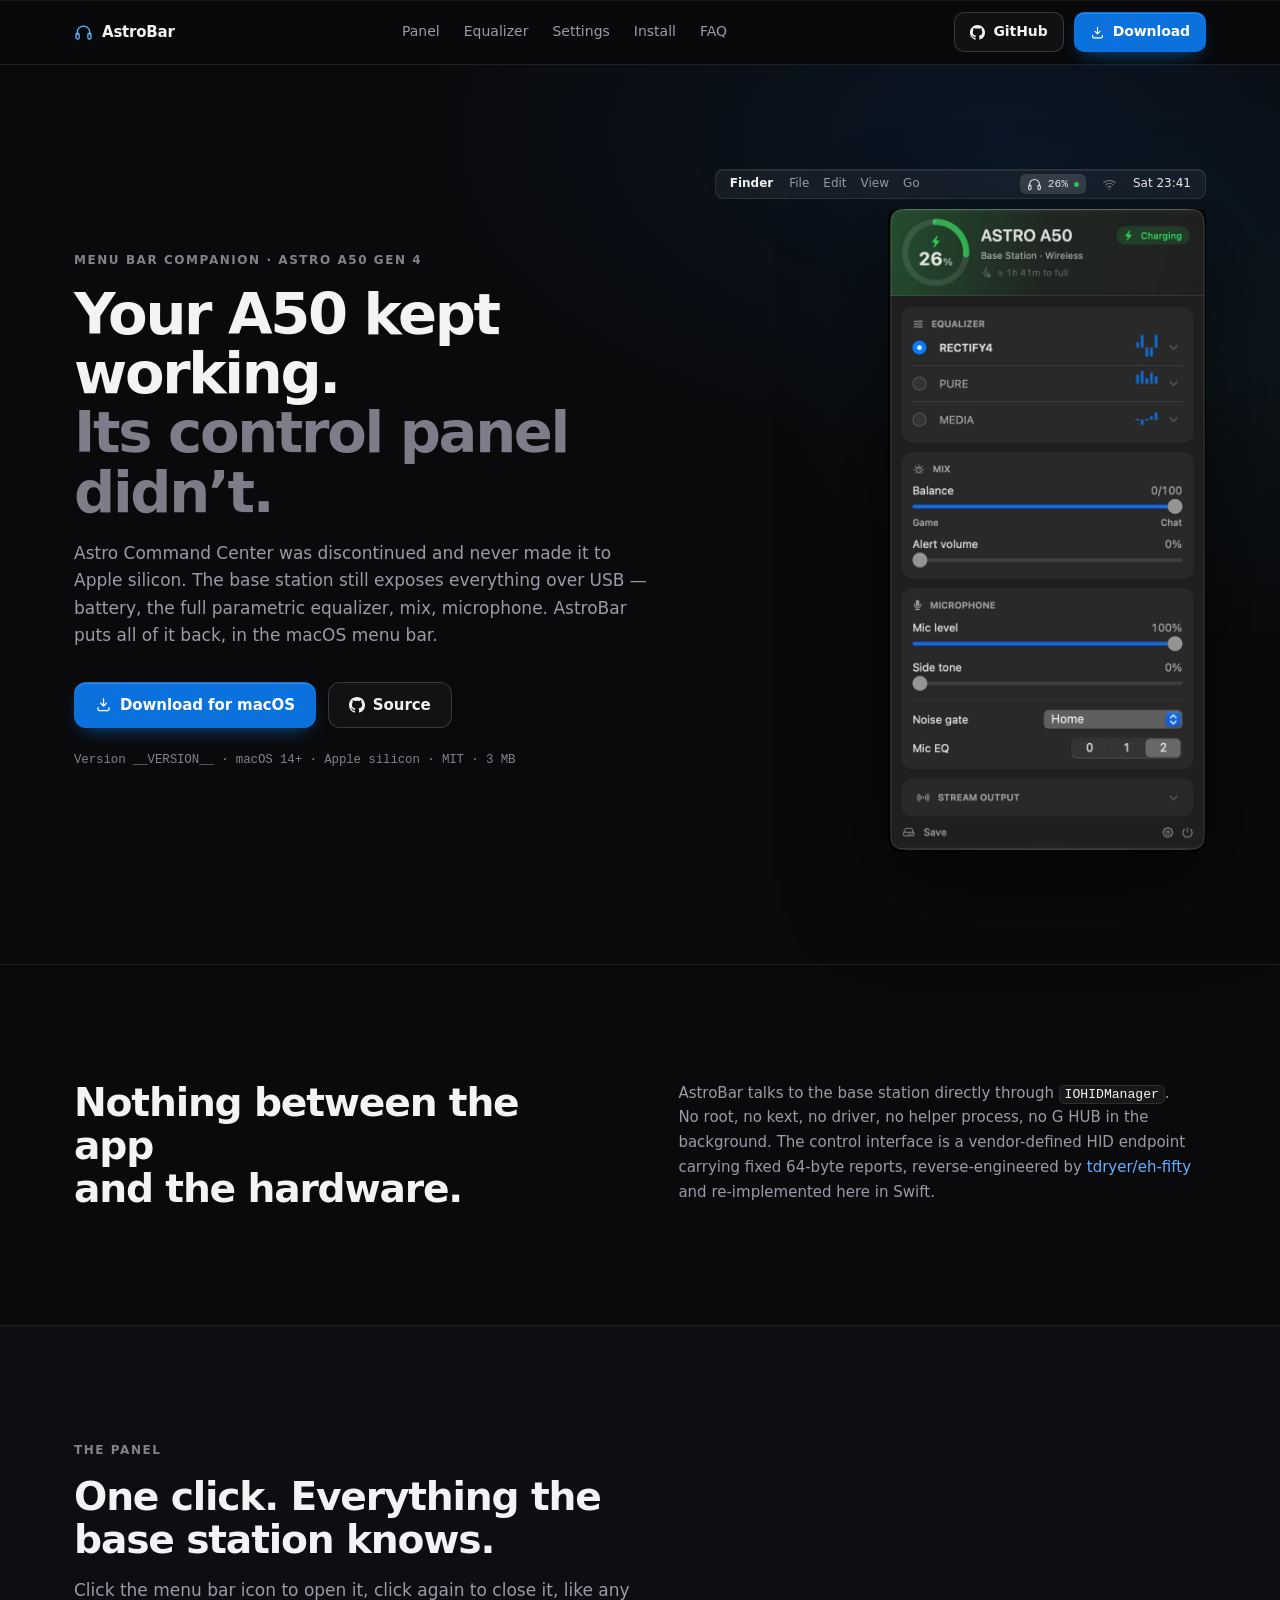
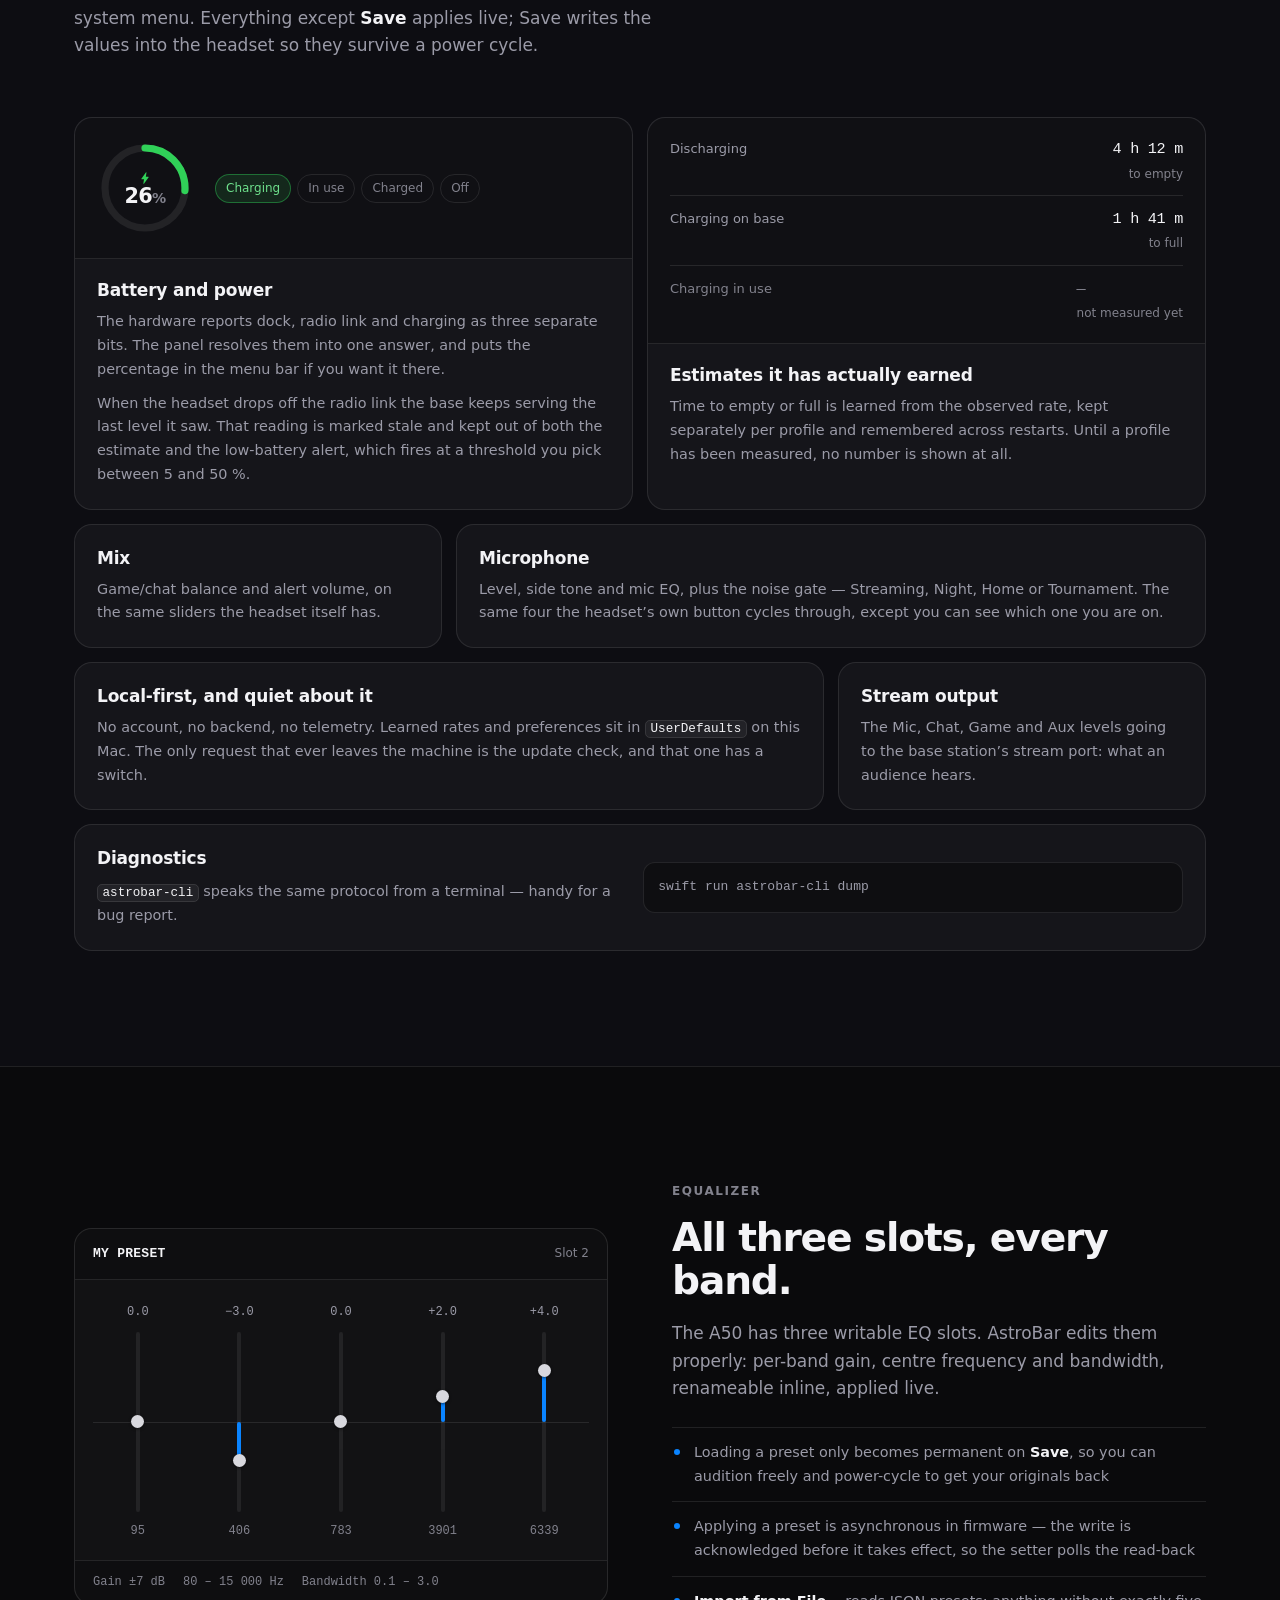
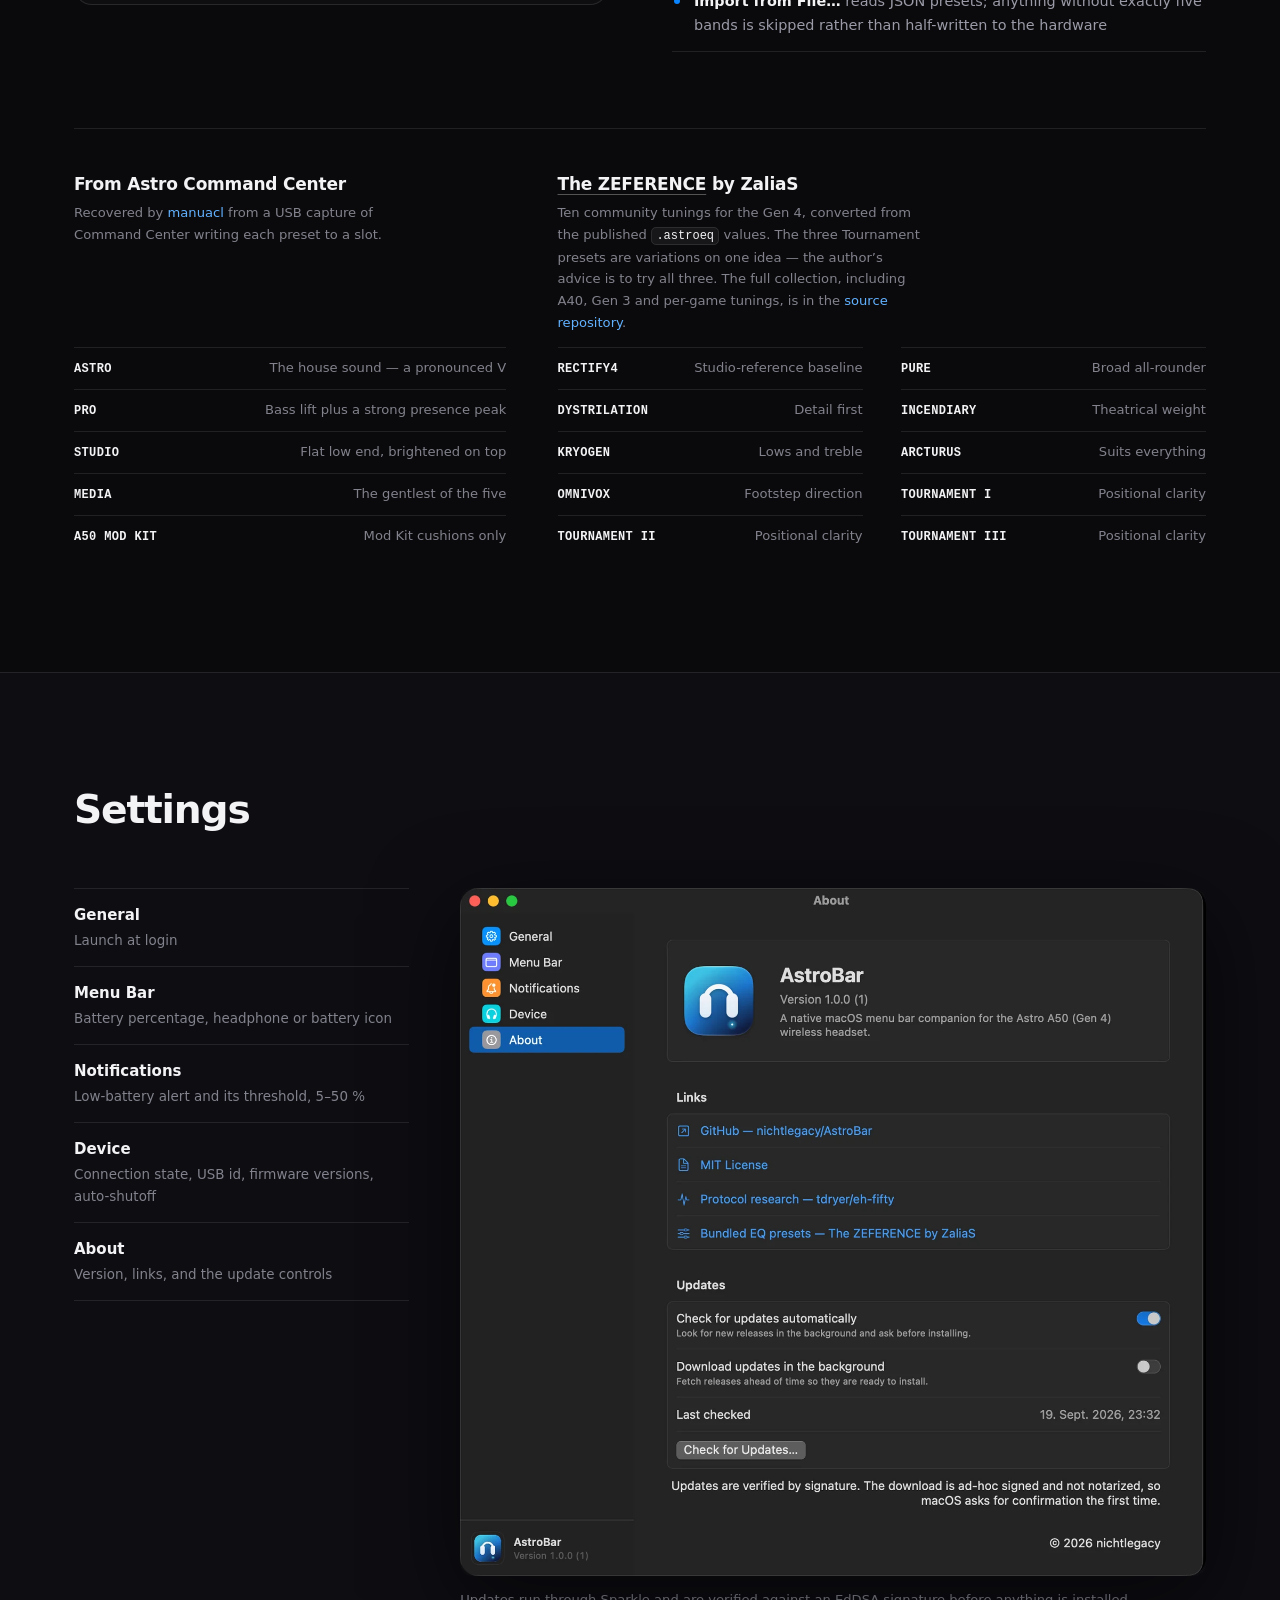
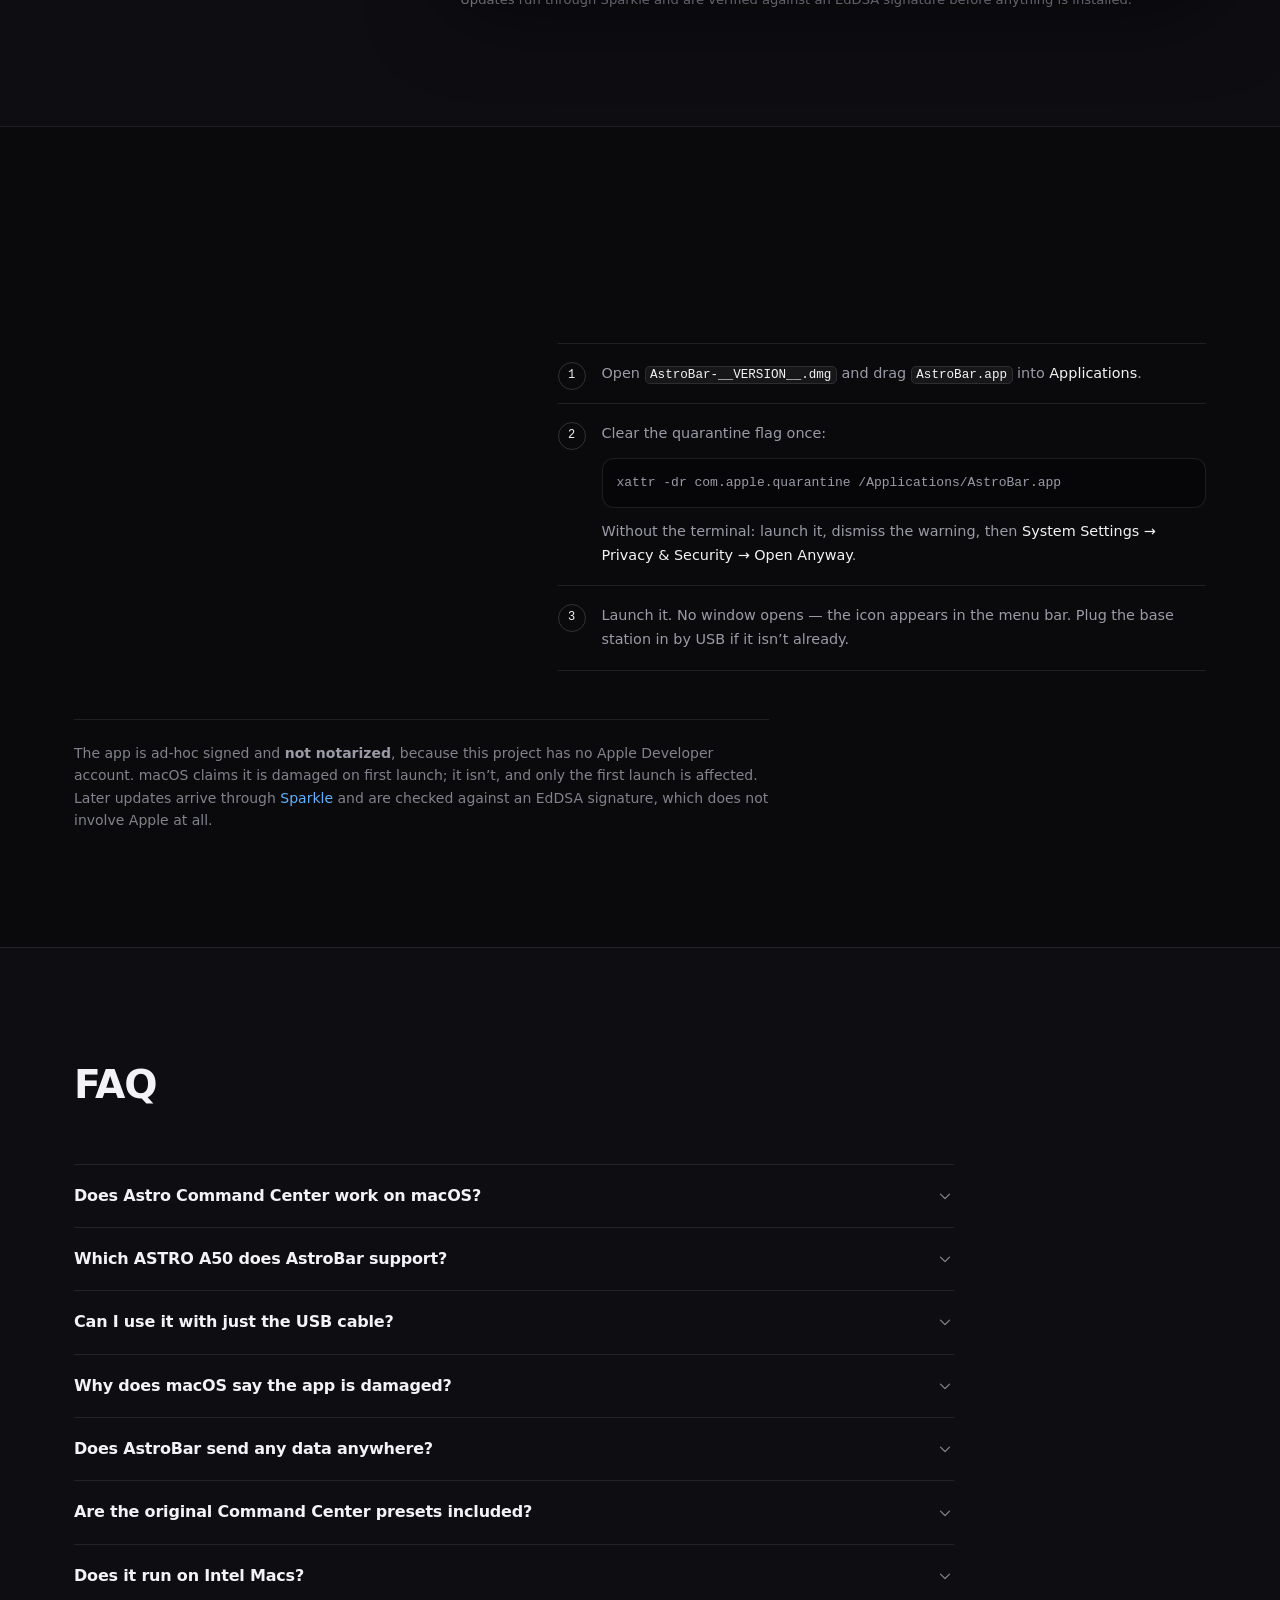
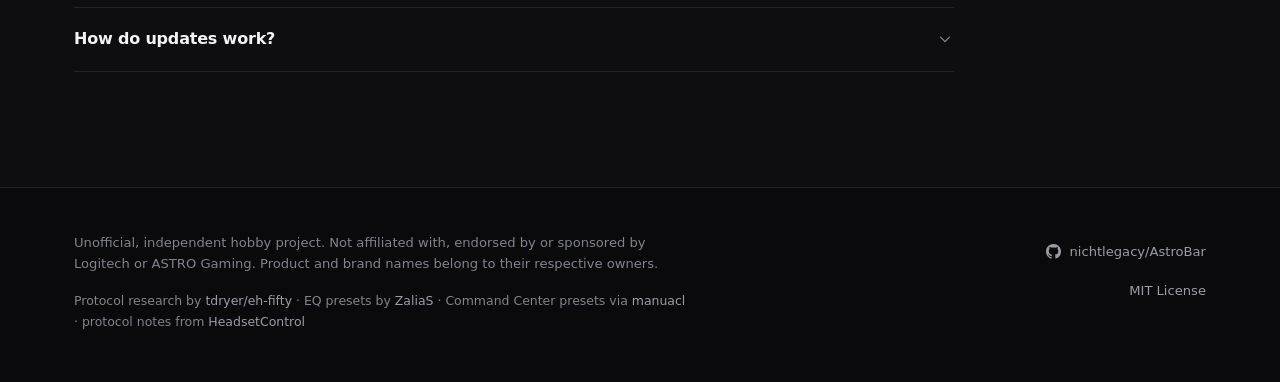
==== site/index.html @ 15d72414 "Add landing page at astrobar.nichtlegacy.com The README is the only thing describing this project, a" ====
<!doctype html>
<html lang="en">
<head>
<meta charset="utf-8">
<meta name="viewport" content="width=device-width, initial-scale=1">

<title>AstroBar — Astro A50 Gen 4 control panel for macOS</title>
<meta name="description" content="Battery, equalizer, mix and microphone for the ASTRO A50 Gen 4, in the macOS menu bar. A free, open-source stand-in for Astro Command Center on Apple silicon.">
<link rel="canonical" href="https://astrobar.nichtlegacy.com/">
<meta name="author" content="nichtlegacy">
<meta name="color-scheme" content="dark">
<meta name="theme-color" content="#0a0a0c">
<meta name="robots" content="index, follow, max-image-preview:large, max-snippet:-1, max-video-preview:-1">

<meta property="og:type" content="website">
<meta property="og:site_name" content="AstroBar">
<meta property="og:locale" content="en_US">
<meta property="og:url" content="https://astrobar.nichtlegacy.com/">
<meta property="og:title" content="AstroBar — Astro A50 Gen 4 control panel for macOS">
<meta property="og:description" content="Battery, equalizer, mix and microphone for the ASTRO A50 Gen 4, read and written straight over USB from the menu bar. No G HUB, no Command Center, no background service.">
<meta property="og:image" content="https://astrobar.nichtlegacy.com/og.png">
<meta property="og:image:secure_url" content="https://astrobar.nichtlegacy.com/og.png">
<meta property="og:image:type" content="image/png">
<meta property="og:image:width" content="1200">
<meta property="og:image:height" content="630">
<meta property="og:image:alt" content="The AstroBar menu bar panel beside the words “Astro A50 Gen 4, from the Mac menu bar”.">

<meta name="twitter:card" content="summary_large_image">
<meta name="twitter:title" content="AstroBar — Astro A50 Gen 4 control panel for macOS">
<meta name="twitter:description" content="Battery, equalizer, mix and microphone for the ASTRO A50 Gen 4, straight from the macOS menu bar.">
<meta name="twitter:image" content="https://astrobar.nichtlegacy.com/og.png">
<meta name="twitter:image:alt" content="The AstroBar menu bar panel beside the words “Astro A50 Gen 4, from the Mac menu bar”.">

<link rel="icon" href="favicon.svg" type="image/svg+xml">
<link rel="icon" href="icon-32.png" type="image/png" sizes="32x32">
<link rel="icon" href="favicon.ico" sizes="48x48">
<link rel="apple-touch-icon" href="app-icon.png">

<link rel="preload" as="image" href="screenshots/panel.webp" type="image/webp" fetchpriority="high">
<link rel="stylesheet" href="app.css">
<script src="app.js" defer></script>

<script type="application/ld+json">
{
  "@context": "https://schema.org",
  "@graph": [
    {
      "@type": "WebSite",
      "@id": "https://astrobar.nichtlegacy.com/#website",
      "url": "https://astrobar.nichtlegacy.com/",
      "name": "AstroBar",
      "description": "Native macOS menu bar companion for the ASTRO A50 Gen 4 wireless headset.",
      "inLanguage": "en",
      "publisher": { "@id": "https://astrobar.nichtlegacy.com/#author" },
      "about": { "@id": "https://astrobar.nichtlegacy.com/#app" }
    },
    {
      "@type": ["WebPage", "FAQPage"],
      "@id": "https://astrobar.nichtlegacy.com/#webpage",
      "url": "https://astrobar.nichtlegacy.com/",
      "name": "AstroBar — Astro A50 Gen 4 control panel for macOS",
      "description": "Battery, equalizer, mix and microphone for the ASTRO A50 Gen 4, in the macOS menu bar.",
      "isPartOf": { "@id": "https://astrobar.nichtlegacy.com/#website" },
      "about": { "@id": "https://astrobar.nichtlegacy.com/#app" },
      "primaryImageOfPage": { "@id": "https://astrobar.nichtlegacy.com/#primaryimage" },
      "datePublished": "2026-09-19",
      "dateModified": "__BUILD_DATE__",
      "inLanguage": "en",
      "mainEntity": [
        {
          "@type": "Question",
          "name": "Does Astro Command Center work on macOS?",
          "acceptedAnswer": { "@type": "Answer", "text": "No. Astro Command Center was discontinued and never shipped an Apple silicon build, and Logitech G HUB does not cover the A50 Gen 4 at all. AstroBar is an independent, open-source alternative for the Mac: it talks to the same base station over the same USB HID interface." }
        },
        {
          "@type": "Question",
          "name": "Which ASTRO A50 does AstroBar support?",
          "acceptedAnswer": { "@type": "Answer", "text": "The A50 Gen 4 with its base station, connected by USB (0x9886:0x002c). The A50 X / Gen 5 from 2024 speaks a completely different protocol and is not supported." }
        },
        {
          "@type": "Question",
          "name": "Can I use AstroBar with just the USB cable, without the base station?",
          "acceptedAnswer": { "@type": "Answer", "text": "No. A Gen 4 headset plugged in by USB cable enumerates as a plain audio device (0x9886:0x002b) that charges but exposes no control interface. Every value AstroBar reads and writes comes from the base station." }
        },
        {
          "@type": "Question",
          "name": "Why does macOS say AstroBar is damaged?",
          "acceptedAnswer": { "@type": "Answer", "text": "The project has no Apple Developer account, so the app is ad-hoc signed and not notarized. Only the first launch is affected. Run xattr -dr com.apple.quarantine /Applications/AstroBar.app, or open it once via System Settings, Privacy & Security, Open Anyway." }
        },
        {
          "@type": "Question",
          "name": "Does AstroBar send any data anywhere?",
          "acceptedAnswer": { "@type": "Answer", "text": "No. There is no account, no backend, no telemetry and no analytics. Learned battery rates and preferences are stored locally in UserDefaults. The only outbound request is the Sparkle update check, which can be turned off." }
        },
        {
          "@type": "Question",
          "name": "Are the original Astro Command Center EQ presets included?",
          "acceptedAnswer": { "@type": "Answer", "text": "Yes. ASTRO, PRO, STUDIO, MEDIA and A50 MOD KIT were recovered from a USB capture of Command Center writing each one to a slot, and ten community presets from The ZEFERENCE by ZaliaS are bundled alongside them. You can also import your own from a JSON file." }
        },
        {
          "@type": "Question",
          "name": "Does AstroBar run on Intel Macs?",
          "acceptedAnswer": { "@type": "Answer", "text": "The prebuilt disk images are Apple silicon only (arm64). On an Intel Mac the project builds and runs from source with a current Swift toolchain." }
        },
        {
          "@type": "Question",
          "name": "How does AstroBar update itself?",
          "acceptedAnswer": { "@type": "Answer", "text": "Through Sparkle. Every download is verified against an EdDSA signature before it is installed, and nothing is ever installed without asking. Automatic checks can be switched off in Settings." }
        }
      ]
    },
    {
      "@type": "ImageObject",
      "@id": "https://astrobar.nichtlegacy.com/#primaryimage",
      "url": "https://astrobar.nichtlegacy.com/og.png",
      "contentUrl": "https://astrobar.nichtlegacy.com/og.png",
      "width": 1200,
      "height": 630,
      "caption": "The AstroBar menu bar panel beside the words “Astro A50 Gen 4, from the Mac menu bar”."
    },
    {
      "@type": "Person",
      "@id": "https://astrobar.nichtlegacy.com/#author",
      "name": "nichtlegacy",
      "url": "https://github.com/nichtlegacy",
      "sameAs": ["https://github.com/nichtlegacy"]
    },
    {
      "@type": "SoftwareApplication",
      "@id": "https://astrobar.nichtlegacy.com/#app",
      "name": "AstroBar",
      "alternateName": [
        "Astro A50 menu bar app for Mac",
        "Astro Command Center alternative for macOS"
      ],
      "url": "https://astrobar.nichtlegacy.com/",
      "description": "Native macOS menu bar companion for the ASTRO A50 Gen 4 wireless headset. Battery, estimated runtime, the full parametric equalizer, mix, microphone and stream output, read and written over USB HID without G HUB or Astro Command Center.",
      "applicationCategory": "UtilitiesApplication",
      "applicationSubCategory": "Audio device control",
      "operatingSystem": "macOS 14.0 or later",
      "processorRequirements": "Apple silicon (arm64)",
      "softwareRequirements": "macOS 14+, ASTRO A50 Gen 4 base station connected by USB",
      "memoryRequirements": "No background service",
      "softwareVersion": "__VERSION__",
      "datePublished": "2026-09-19",
      "fileSize": "3.2 MB",
      "inLanguage": "en",
      "image": { "@id": "https://astrobar.nichtlegacy.com/#primaryimage" },
      "featureList": [
        "Battery ring, menu bar percentage and low-battery notification",
        "Estimated time to empty or full, learned from the observed rate",
        "Resolved power state from dock, radio link and charging bits",
        "Full parametric equalizer across three device slots",
        "15 loadable EQ presets with JSON import",
        "Game/chat mix and alert volume",
        "Microphone level, side tone, noise gate and mic EQ",
        "Stream output levels",
        "Signature-verified automatic updates through Sparkle",
        "Diagnostic command line tool"
      ],
      "downloadUrl": "https://github.com/nichtlegacy/AstroBar/releases/latest",
      "installUrl": "https://github.com/nichtlegacy/AstroBar/releases/latest",
      "releaseNotes": "https://github.com/nichtlegacy/AstroBar/releases",
      "codeRepository": "https://github.com/nichtlegacy/AstroBar",
      "discussionUrl": "https://github.com/nichtlegacy/AstroBar/issues",
      "license": "https://opensource.org/licenses/MIT",
      "isAccessibleForFree": true,
      "screenshot": [
        {
          "@type": "ImageObject",
          "url": "https://astrobar.nichtlegacy.com/screenshots/panel.webp",
          "caption": "The AstroBar panel in the macOS menu bar"
        },
        {
          "@type": "ImageObject",
          "url": "https://astrobar.nichtlegacy.com/screenshots/settings.webp",
          "caption": "AstroBar settings, About pane with update controls"
        }
      ],
      "offers": {
        "@type": "Offer",
        "price": "0",
        "priceCurrency": "USD",
        "availability": "https://schema.org/InStock",
        "url": "https://github.com/nichtlegacy/AstroBar/releases/latest"
      },
      "author": { "@id": "https://astrobar.nichtlegacy.com/#author" },
      "maintainer": { "@id": "https://astrobar.nichtlegacy.com/#author" },
      "mainEntityOfPage": { "@id": "https://astrobar.nichtlegacy.com/#webpage" }
    }
  ]
}
</script>
</head>
<body>

<a class="skip" href="#main">Skip to content</a>

<svg class="sprite" aria-hidden="true" focusable="false">
  <symbol id="i-github" viewBox="0 0 16 16">
    <path fill="currentColor" d="M8 0C3.58 0 0 3.58 0 8c0 3.54 2.29 6.53 5.47 7.59.4.07.55-.17.55-.38 0-.19-.01-.82-.01-1.49-2.01.37-2.53-.49-2.69-.94-.09-.23-.48-.94-.82-1.13-.28-.15-.68-.52-.01-.53.63-.01 1.08.58 1.23.82.72 1.21 1.87.87 2.33.66.07-.52.28-.87.51-1.07-1.78-.2-3.64-.89-3.64-3.95 0-.87.31-1.59.82-2.15-.08-.2-.36-1.02.08-2.12 0 0 .67-.21 2.2.82.64-.18 1.32-.27 2-.27s1.36.09 2 .27c1.53-1.04 2.2-.82 2.2-.82.44 1.1.16 1.92.08 2.12.51.56.82 1.27.82 2.15 0 3.07-1.87 3.75-3.65 3.95.29.25.54.73.54 1.48 0 1.07-.01 1.93-.01 2.2 0 .21.15.46.55.38A8.012 8.012 0 0 0 16 8c0-4.42-3.58-8-8-8Z"/>
  </symbol>
  <symbol id="i-download" viewBox="0 0 24 24" fill="none" stroke="currentColor" stroke-width="1.8" stroke-linecap="round" stroke-linejoin="round">
    <path d="M12 3.75v10.5m0 0 4-4m-4 4-4-4M4.25 16.5v2.25a1.75 1.75 0 0 0 1.75 1.75h12a1.75 1.75 0 0 0 1.75-1.75V16.5"/>
  </symbol>
  <symbol id="i-chevron" viewBox="0 0 24 24" fill="none" stroke="currentColor" stroke-width="1.8" stroke-linecap="round" stroke-linejoin="round">
    <path d="m6 9.5 6 6 6-6"/>
  </symbol>
  <symbol id="i-mark" viewBox="0 0 24 24" fill="none" stroke="currentColor" stroke-width="1.7" stroke-linecap="round" stroke-linejoin="round">
    <path d="M4.2 14.5v-2.8a7.8 7.8 0 0 1 15.6 0v2.8"/>
    <rect x="2.6" y="13" width="3.9" height="7.2" rx="1.95"/>
    <rect x="17.5" y="13" width="3.9" height="7.2" rx="1.95"/>
  </symbol>
  <symbol id="i-bolt" viewBox="0 0 24 24">
    <path fill="currentColor" d="M13.4 2.4 5.8 13.1a.6.6 0 0 0 .49.95h4.05l-1.2 7.2a.6.6 0 0 0 1.08.45l7.83-10.75a.6.6 0 0 0-.49-.95h-4.1l1.02-7.13a.6.6 0 0 0-1.08-.47Z"/>
  </symbol>
  <symbol id="i-wifi" viewBox="0 0 24 24" fill="none" stroke="currentColor" stroke-width="1.7" stroke-linecap="round">
    <path d="M2.8 9.1a14 14 0 0 1 18.4 0M6 12.6a9.2 9.2 0 0 1 12 0M9.3 16.1a4.4 4.4 0 0 1 5.4 0"/>
    <circle cx="12" cy="19.4" r="1.1" fill="currentColor" stroke="none"/>
  </symbol>
</svg>

<header class="top">
  <div class="wrap top-inner">
    <a class="mark" href="#hero" aria-label="AstroBar, back to top">
      <svg class="mark-glyph" width="19" height="19" aria-hidden="true"><use href="#i-mark"/></svg>
      <span>AstroBar</span>
    </a>
    <nav class="top-nav" aria-label="Sections">
      <a href="#panel">Panel</a>
      <a href="#equalizer">Equalizer</a>
      <a href="#settings">Settings</a>
      <a href="#install">Install</a>
      <a href="#faq">FAQ</a>
    </nav>
    <div class="top-actions">
      <a class="btn ghost" href="https://github.com/nichtlegacy/AstroBar" rel="noopener">
        <svg class="ico" width="15" height="15" aria-hidden="true"><use href="#i-github"/></svg>
        GitHub
      </a>
      <a class="btn solid" href="https://github.com/nichtlegacy/AstroBar/releases/latest" rel="noopener">
        <svg class="ico" width="15" height="15" aria-hidden="true"><use href="#i-download"/></svg>
        Download
      </a>
    </div>
  </div>
</header>

<main id="main">

  <section class="hero" id="hero">
    <div class="wrap hero-inner">
      <div class="hero-copy">
        <p class="tag reveal">Menu bar companion · ASTRO A50 Gen 4</p>
        <h1 class="reveal">
          Your A50 kept working.<br>
          <span class="dim">Its control panel didn’t.</span>
        </h1>
        <p class="lede reveal">
          Astro Command Center was discontinued and never made it to Apple silicon.
          The base station still exposes everything over USB — battery, the full
          parametric equalizer, mix, microphone. AstroBar puts all of it back,
          in the macOS menu bar.
        </p>
        <div class="actions reveal">
          <a class="btn solid lg" href="https://github.com/nichtlegacy/AstroBar/releases/latest" rel="noopener">
            <svg class="ico" width="17" height="17" aria-hidden="true"><use href="#i-download"/></svg>
            Download for macOS
          </a>
          <a class="btn ghost lg" href="https://github.com/nichtlegacy/AstroBar" rel="noopener">
            <svg class="ico" width="16" height="16" aria-hidden="true"><use href="#i-github"/></svg>
            Source
          </a>
        </div>
        <p class="specs reveal">Version __VERSION__ · macOS 14+ · Apple silicon · MIT · 3&nbsp;MB</p>
      </div>

      <div class="hero-stage reveal">
        <!-- Menu bar strip above the real capture: the status item is where the
             panel hangs from, and that relationship is the whole product. -->
        <div class="menubar" aria-hidden="true">
          <span class="mb-app">Finder</span>
          <span class="mb-menus"><span>File</span><span>Edit</span><span>View</span><span>Go</span></span>
          <span class="mb-spacer"></span>
          <span class="mb-item mb-active">
            <svg width="15" height="15" aria-hidden="true"><use href="#i-mark"/></svg>
            <span class="mb-pct">26%</span>
            <i class="mb-dot"></i>
          </span>
          <svg class="mb-glyph" width="15" height="15" aria-hidden="true"><use href="#i-wifi"/></svg>
          <span class="mb-clock">Sat 23:41</span>
        </div>
        <img class="hero-shot" src="screenshots/panel.webp" width="688" height="1392"
             alt="The AstroBar panel open below the macOS menu bar, showing a 26 percent charge ring, the charging state, three equalizer slots, mix sliders and microphone controls"
             fetchpriority="high">
      </div>
    </div>
  </section>

  <section class="band why">
    <div class="wrap why-inner">
      <h2 class="reveal">Nothing between the app<br>and the hardware.</h2>
      <div class="why-body reveal">
        <p>
          AstroBar talks to the base station directly through <code>IOHIDManager</code>.
          No root, no kext, no driver, no helper process, no G HUB in the background.
          The control interface is a vendor-defined HID endpoint carrying fixed
          64-byte reports, reverse-engineered by
          <a href="https://github.com/tdryer/eh-fifty" rel="noopener">tdryer/eh-fifty</a>
          and re-implemented here in Swift.
        </p>
      </div>
    </div>
  </section>

  <section id="panel" class="band alt">
    <div class="wrap">
      <header class="band-head reveal">
        <p class="tag">The panel</p>
        <h2>One click. Everything the base station knows.</h2>
        <p class="lede">
          Click the menu bar icon to open it, click again to close it, like any
          system menu. Everything except <b>Save</b> applies live; Save writes the
          values into the headset so they survive a power cycle.
        </p>
      </header>

      <div class="bento">
        <article class="tile w3 reveal">
          <div class="tile-art">
            <div class="ring" style="--pct: 26">
              <svg viewBox="0 0 120 120" aria-hidden="true">
                <circle class="ring-track" cx="60" cy="60" r="50"/>
                <circle class="ring-fill" cx="60" cy="60" r="50"/>
              </svg>
              <div class="ring-label">
                <svg class="ring-bolt" width="14" height="14" aria-hidden="true"><use href="#i-bolt"/></svg>
                <span class="ring-num">26<i>%</i></span>
              </div>
            </div>
            <div class="states">
              <span class="chip on">Charging</span>
              <span class="chip">In use</span>
              <span class="chip">Charged</span>
              <span class="chip">Off</span>
            </div>
          </div>
          <h3>Battery and power</h3>
          <p>
            The hardware reports dock, radio link and charging as three separate
            bits. The panel resolves them into one answer, and puts the percentage
            in the menu bar if you want it there.
          </p>
          <p>
            When the headset drops off the radio link the base keeps serving the
            last level it saw. That reading is marked stale and kept out of both
            the estimate and the low-battery alert, which fires at a threshold
            you pick between 5 and 50 %.
          </p>
        </article>

        <article class="tile w3 reveal">
          <div class="tile-art readouts">
            <div class="readout"><span>Discharging</span><b>4 h 12 m</b><small>to empty</small></div>
            <div class="readout"><span>Charging on base</span><b>1 h 41 m</b><small>to full</small></div>
            <div class="readout muted"><span>Charging in use</span><b>—</b><small>not measured yet</small></div>
          </div>
          <h3>Estimates it has actually earned</h3>
          <p>
            Time to empty or full is learned from the observed rate, kept
            separately per profile and remembered across restarts. Until a profile
            has been measured, no number is shown at all.
          </p>
        </article>

        <article class="tile w2 reveal">
          <h3>Mix</h3>
          <p>Game/chat balance and alert volume, on the same sliders the headset itself has.</p>
        </article>

        <article class="tile w4 reveal">
          <h3>Microphone</h3>
          <p>
            Level, side tone and mic EQ, plus the noise gate — Streaming, Night,
            Home or Tournament. The same four the headset’s own button cycles
            through, except you can see which one you are on.
          </p>
        </article>

        <article class="tile w4 reveal">
          <h3>Local-first, and quiet about it</h3>
          <p>
            No account, no backend, no telemetry. Learned rates and preferences sit
            in <code>UserDefaults</code> on this Mac. The only request that ever
            leaves the machine is the update check, and that one has a switch.
          </p>
        </article>

        <article class="tile w2 reveal">
          <h3>Stream output</h3>
          <p>The Mic, Chat, Game and Aux levels going to the base station’s stream port: what an audience hears.</p>
        </article>

        <article class="tile w6 mono-tile reveal">
          <h3>Diagnostics</h3>
          <pre><code>swift run astrobar-cli dump</code></pre>
          <p><code>astrobar-cli</code> speaks the same protocol from a terminal — handy for a bug report.</p>
        </article>
      </div>
    </div>
  </section>

  <section id="equalizer" class="band">
    <div class="wrap split eq-split">
      <div class="split-media reveal">
        <!-- Not a screenshot: the band editor rebuilt in markup, using the exact
             preset from the JSON import example in the README. -->
        <div class="eq" role="img" aria-label="Equalizer editor with five bands at 0, minus 3, 0, plus 2 and plus 4 decibels">
          <div class="eq-head">
            <span class="eq-name">MY PRESET</span>
            <span class="eq-slot">Slot 2</span>
          </div>
          <div class="eq-bands">
            <div class="eq-band" style="--mag: 0"><span class="eq-db">0.0</span><span class="eq-track"><i class="eq-fill up"></i><i class="eq-thumb"></i></span><span class="eq-hz">95</span></div>
            <div class="eq-band down" style="--mag: 3"><span class="eq-db">−3.0</span><span class="eq-track"><i class="eq-fill down"></i><i class="eq-thumb"></i></span><span class="eq-hz">406</span></div>
            <div class="eq-band" style="--mag: 0"><span class="eq-db">0.0</span><span class="eq-track"><i class="eq-fill up"></i><i class="eq-thumb"></i></span><span class="eq-hz">783</span></div>
            <div class="eq-band" style="--mag: 2"><span class="eq-db">+2.0</span><span class="eq-track"><i class="eq-fill up"></i><i class="eq-thumb"></i></span><span class="eq-hz">3901</span></div>
            <div class="eq-band" style="--mag: 4"><span class="eq-db">+4.0</span><span class="eq-track"><i class="eq-fill up"></i><i class="eq-thumb"></i></span><span class="eq-hz">6339</span></div>
          </div>
          <div class="eq-foot">
            <span>Gain ±7 dB</span>
            <span>80 – 15 000 Hz</span>
            <span>Bandwidth 0.1 – 3.0</span>
          </div>
        </div>
      </div>

      <div class="reveal">
        <p class="tag">Equalizer</p>
        <h2>All three slots, every band.</h2>
        <p class="lede">
          The A50 has three writable EQ slots. AstroBar edits them properly: per-band
          gain, centre frequency and bandwidth, renameable inline, applied live.
        </p>
        <ul class="facts">
          <li>Loading a preset only becomes permanent on <b>Save</b>, so you can audition freely and power-cycle to get your originals back</li>
          <li>Applying a preset is asynchronous in firmware — the write is acknowledged before it takes effect, so the setter polls the read-back</li>
          <li><b>Import from File…</b> reads JSON presets; anything without exactly five bands is skipped rather than half-written to the hardware</li>
        </ul>
      </div>
    </div>

    <div class="wrap">
      <div class="presets reveal">
        <div class="preset-group">
          <h3>From Astro Command Center</h3>
          <p class="preset-note">Recovered by <a href="https://github.com/manuacl/astro-a50-gui" rel="noopener">manuacl</a> from a USB capture of Command Center writing each preset to a slot.</p>
          <ul>
            <li><b>ASTRO</b><span>The house sound — a pronounced V</span></li>
            <li><b>PRO</b><span>Bass lift plus a strong presence peak</span></li>
            <li><b>STUDIO</b><span>Flat low end, brightened on top</span></li>
            <li><b>MEDIA</b><span>The gentlest of the five</span></li>
            <li><b>A50 MOD KIT</b><span>Mod Kit cushions only</span></li>
          </ul>
        </div>
        <div class="preset-group">
          <h3><a href="https://github.com/XxUnkn0wnxX/TheZEFERENCE" rel="noopener">The ZEFERENCE</a> by ZaliaS</h3>
          <p class="preset-note">Ten community tunings for the Gen 4, converted from the published <code>.astroeq</code> values. The three Tournament presets are variations on one idea — the author’s advice is to try all three. The full collection, including A40, Gen 3 and per-game tunings, is in the <a href="https://github.com/XxUnkn0wnxX/TheZEFERENCE" rel="noopener">source repository</a>.</p>
          <ul class="two">
            <li><b>RECTIFY4</b><span>Studio-reference baseline</span></li>
            <li><b>PURE</b><span>Broad all-rounder</span></li>
            <li><b>DYSTRILATION</b><span>Detail first</span></li>
            <li><b>INCENDIARY</b><span>Theatrical weight</span></li>
            <li><b>KRYOGEN</b><span>Lows and treble</span></li>
            <li><b>ARCTURUS</b><span>Suits everything</span></li>
            <li><b>OMNIVOX</b><span>Footstep direction</span></li>
            <li><b>TOURNAMENT I</b><span>Positional clarity</span></li>
            <li><b>TOURNAMENT II</b><span>Positional clarity</span></li>
            <li><b>TOURNAMENT III</b><span>Positional clarity</span></li>
          </ul>
        </div>
      </div>
    </div>
  </section>

  <section id="settings" class="band alt">
    <div class="wrap">
      <header class="band-head reveal">
        <h2>Settings</h2>
      </header>

      <div class="settings-grid">
        <ul class="panes reveal">
          <li><b>General</b><span>Launch at login</span></li>
          <li><b>Menu Bar</b><span>Battery percentage, headphone or battery icon</span></li>
          <li><b>Notifications</b><span>Low-battery alert and its threshold, 5–50 %</span></li>
          <li><b>Device</b><span>Connection state, USB id, firmware versions, auto-shutoff</span></li>
          <li><b>About</b><span>Version, links, and the update controls</span></li>
        </ul>
        <figure class="reveal">
          <img src="screenshots/settings.webp" width="1400" height="1291" loading="lazy"
               alt="The AstroBar settings window on the About pane, showing version 1.0.0, project links and the Sparkle update controls">
          <figcaption>Updates run through Sparkle and are verified against an EdDSA signature before anything is installed.</figcaption>
        </figure>
      </div>
    </div>
  </section>

  <section id="install" class="band">
    <div class="wrap">
      <header class="band-head reveal">
        <h2>Install</h2>
      </header>

      <div class="dl">
        <div class="dl-card reveal">
          <p class="dl-version">AstroBar __VERSION__</p>
          <p class="dl-req">macOS 14 or later · Apple silicon · about 3 MB</p>
          <a class="btn solid lg" href="https://github.com/nichtlegacy/AstroBar/releases/latest" rel="noopener">
            <svg class="ico" width="17" height="17" aria-hidden="true"><use href="#i-download"/></svg>
            Download the DMG
          </a>
          <p class="dl-hint">Free and open source, via GitHub Releases</p>
        </div>

        <ol class="dl-steps reveal">
          <li>
            Open <code>AstroBar-__VERSION__.dmg</code> and drag <code>AstroBar.app</code> into <em>Applications</em>.
          </li>
          <li>
            Clear the quarantine flag once:
            <pre><code>xattr -dr com.apple.quarantine /Applications/AstroBar.app</code></pre>
            Without the terminal: launch it, dismiss the warning, then
            <em>System Settings → Privacy &amp; Security → Open Anyway</em>.
          </li>
          <li>
            Launch it. No window opens — the icon appears in the menu bar. Plug the
            base station in by USB if it isn’t already.
          </li>
        </ol>
      </div>

      <p class="note full reveal">
        The app is ad-hoc signed and <b>not notarized</b>, because this project has no
        Apple Developer account. macOS claims it is damaged on first launch; it isn’t,
        and only the first launch is affected. Later updates arrive through
        <a href="https://sparkle-project.org" rel="noopener">Sparkle</a> and are checked
        against an EdDSA signature, which does not involve Apple at all.
      </p>
    </div>
  </section>

  <section id="faq" class="band alt">
    <div class="wrap faq-wrap">
      <header class="band-head reveal">
        <h2>FAQ</h2>
      </header>

      <div class="faq">
        <details class="reveal">
          <summary>Does Astro Command Center work on macOS?<svg class="ico chev" width="18" height="18" aria-hidden="true"><use href="#i-chevron"/></svg></summary>
          <p>
            No. It was discontinued and never shipped an Apple silicon build, and
            Logitech G HUB does not cover the A50 Gen 4 at all. AstroBar is an
            independent, open-source alternative that talks to the same base
            station over the same USB HID interface.
          </p>
        </details>
        <details class="reveal">
          <summary>Which ASTRO A50 does AstroBar support?<svg class="ico chev" width="18" height="18" aria-hidden="true"><use href="#i-chevron"/></svg></summary>
          <p>
            The <b>A50 Gen 4</b> with its base station, connected by USB
            (<code>0x9886:0x002c</code>). The A50 X / Gen 5 from 2024 speaks a
            completely different protocol and is not supported.
          </p>
        </details>
        <details class="reveal">
          <summary>Can I use it with just the USB cable?<svg class="ico chev" width="18" height="18" aria-hidden="true"><use href="#i-chevron"/></svg></summary>
          <p>
            No. A Gen 4 headset plugged in by cable enumerates as a plain audio
            device (<code>0x9886:0x002b</code>) that charges but exposes no control
            interface whatsoever. The base station is where every readable and
            writable value lives.
          </p>
        </details>
        <details class="reveal">
          <summary>Why does macOS say the app is damaged?<svg class="ico chev" width="18" height="18" aria-hidden="true"><use href="#i-chevron"/></svg></summary>
          <p>
            Because it is ad-hoc signed and not notarized — no Apple Developer
            account behind it. The download is fine. Clear the quarantine flag with
            <code>xattr -dr com.apple.quarantine /Applications/AstroBar.app</code>,
            or use <em>Open Anyway</em> in Privacy &amp; Security.
          </p>
        </details>
        <details class="reveal">
          <summary>Does AstroBar send any data anywhere?<svg class="ico chev" width="18" height="18" aria-hidden="true"><use href="#i-chevron"/></svg></summary>
          <p>
            No. No account, no backend, no telemetry, no analytics. Learned battery
            rates and preferences live in <code>UserDefaults</code> on your Mac. The
            only outbound request is the Sparkle update check, and it can be turned off.
          </p>
        </details>
        <details class="reveal">
          <summary>Are the original Command Center presets included?<svg class="ico chev" width="18" height="18" aria-hidden="true"><use href="#i-chevron"/></svg></summary>
          <p>
            Yes — ASTRO, PRO, STUDIO, MEDIA and A50 MOD KIT, recovered from a USB
            capture of Command Center writing each one to a slot. Ten presets from
            The ZEFERENCE are bundled alongside, and you can import your own from JSON.
          </p>
        </details>
        <details class="reveal">
          <summary>Does it run on Intel Macs?<svg class="ico chev" width="18" height="18" aria-hidden="true"><use href="#i-chevron"/></svg></summary>
          <p>
            The prebuilt disk images are Apple silicon only. On Intel the project
            builds and runs from source: <code>git clone</code>, then <code>make install</code>.
          </p>
        </details>
        <details class="reveal">
          <summary>How do updates work?<svg class="ico chev" width="18" height="18" aria-hidden="true"><use href="#i-chevron"/></svg></summary>
          <p>
            Through <a href="https://sparkle-project.org" rel="noopener">Sparkle</a>,
            in the background and switchable off. Every download is verified against an
            EdDSA signature before installation, and nothing is installed without asking.
          </p>
        </details>
      </div>
    </div>
  </section>

</main>

<footer class="foot">
  <div class="wrap foot-inner">
    <p class="disclaim">
      Unofficial, independent hobby project. Not affiliated with, endorsed by or
      sponsored by Logitech or ASTRO Gaming. Product and brand names belong to
      their respective owners.
    </p>
    <p class="credits">
      Protocol research by <a href="https://github.com/tdryer/eh-fifty" rel="noopener">tdryer/eh-fifty</a> ·
      EQ presets by <a href="https://github.com/XxUnkn0wnxX/TheZEFERENCE" rel="noopener">ZaliaS</a> ·
      Command Center presets via <a href="https://github.com/manuacl/astro-a50-gui" rel="noopener">manuacl</a> ·
      protocol notes from <a href="https://github.com/Sapd/HeadsetControl" rel="noopener">HeadsetControl</a>
    </p>
    <div class="foot-meta">
      <a class="foot-gh" href="https://github.com/nichtlegacy/AstroBar" rel="noopener">
        <svg class="ico" width="15" height="15" aria-hidden="true"><use href="#i-github"/></svg>
        nichtlegacy/AstroBar
      </a>
      <a href="https://github.com/nichtlegacy/AstroBar/blob/main/LICENSE" rel="noopener">MIT License</a>
    </div>
  </div>
</footer>

</body>
</html>
---- site/app.css ----
/* AstroBar landing page.

   Dark, hairline-separated, one accent. The palette is taken from the app
   itself: #0A84FF is the blue the panel paints on active controls, #30D158 the
   green it uses for "Charging", #35C4E8 the cyan at the top of the app icon's
   gradient. Nothing else gets a colour.

   Type is the macOS system stack on purpose — this is a page about a Mac app,
   and SF Pro is the typeface of the product it is showing. */

:root {
  --bg: #0a0a0c;
  --bg-alt: #0d0d12;
  --surface: rgba(255, 255, 255, 0.035);
  --surface-hi: rgba(255, 255, 255, 0.055);
  --line: rgba(255, 255, 255, 0.095);
  --line-hi: rgba(255, 255, 255, 0.16);

  --ink: #f3f3f6;
  --ink-2: #9b9ba8;
  --ink-3: #82828d;

  --accent: #0a84ff;
  --accent-solid: #0b72dd;
  --accent-solid-hover: #0a67c8;
  --accent-ink: #62b1ff;
  --accent-soft: rgba(10, 132, 255, 0.14);
  --charge: #30d158;
  --cyan: #35c4e8;

  --sans: -apple-system, BlinkMacSystemFont, "SF Pro Display", "SF Pro Text",
          "Segoe UI Variable Display", "Segoe UI", system-ui, sans-serif;
  --mono: ui-monospace, "SF Mono", SFMono-Regular, Menlo, Consolas, monospace;

  --wrap: 1180px;
  --r-lg: 18px;
  --r-md: 12px;
  --r-sm: 8px;

  /* Emil's curves: strong ease-out for entrances, ease-in-out for on-screen
     movement, and the flat UI curve for hover/colour. Never ease-in. */
  --ease-out: cubic-bezier(0.23, 1, 0.32, 1);
  --ease-io: cubic-bezier(0.77, 0, 0.175, 1);
  --ease-ui: cubic-bezier(0.2, 0, 0, 1);
}

* { box-sizing: border-box; }

html {
  scroll-behavior: smooth;
  scroll-padding-top: 92px;
  -webkit-text-size-adjust: 100%;
}
@media (prefers-reduced-motion: reduce) {
  html { scroll-behavior: auto; }
}

body {
  margin: 0;
  background: var(--bg);
  color: var(--ink);
  font-family: var(--sans);
  font-size: 0.9375rem;
  line-height: 1.65;
  -webkit-font-smoothing: antialiased;
  -moz-osx-font-smoothing: grayscale;
  overflow-x: hidden;
}

.sprite { position: absolute; width: 0; height: 0; }

.skip {
  position: absolute;
  left: -9999px;
  top: 12px;
  z-index: 100;
  padding: 10px 16px;
  border-radius: var(--r-md);
  background: var(--accent-solid);
  color: #fff;
  font-weight: 600;
}
.skip:focus-visible { left: 16px; }

:focus-visible {
  outline: 2px solid var(--accent-ink);
  outline-offset: 3px;
  border-radius: 4px;
}

a { color: var(--accent-ink); text-decoration: none; }
a:hover { text-decoration: underline; text-underline-offset: 3px; }

h1, h2, h3 { margin: 0; font-weight: 600; letter-spacing: -0.03em; }

h1 {
  font-size: clamp(1.9rem, 7vw, 3.6rem);
  line-height: 1.03;
  letter-spacing: -0.04em;
}
h1 .dim { color: #7d7d8a; }

h2 {
  font-size: clamp(1.55rem, 4vw, 2.45rem);
  line-height: 1.1;
}

h3 {
  font-size: 1.0625rem;
  letter-spacing: -0.012em;
  line-height: 1.35;
}

p { margin: 0; }

code {
  font-family: var(--mono);
  overflow-wrap: anywhere;
  /* Relative sizing alone put inline code at 11.5px inside the smaller
     contexts; the floor keeps it legible wherever it lands. */
  font-size: max(12px, 0.875em);
  color: var(--ink);
  background: var(--surface-hi);
  border: 1px solid var(--line);
  border-radius: 5px;
  padding: 0.08em 0.36em;
}

pre {
  margin: 12px 0;
  padding: 12px 14px;
  overflow-x: auto;
  background: rgba(0, 0, 0, 0.32);
  border: 1px solid var(--line);
  border-radius: var(--r-md);
}
pre code {
  background: none;
  overflow-wrap: normal;
  border: 0;
  padding: 0;
  font-size: 0.8125rem;
  color: var(--ink-2);
  white-space: pre;
}

kbd {
  font-family: var(--mono);
  font-size: 0.78rem;
  padding: 2px 6px;
  border: 1px solid var(--line-hi);
  border-bottom-width: 2px;
  border-radius: 6px;
  background: var(--surface-hi);
}

.wrap {
  width: 100%;
  max-width: var(--wrap);
  margin-inline: auto;
  padding-inline: 24px;
}

.tag {
  margin: 0 0 14px;
  font-size: 0.75rem;
  font-weight: 600;
  letter-spacing: 0.13em;
  text-transform: uppercase;
  color: var(--ink-3);
}

.lede {
  margin-top: 18px;
  max-width: 56ch;
  font-size: 1.0625rem;
  line-height: 1.62;
  color: var(--ink-2);
}
.lede b { color: var(--ink); font-weight: 600; }

.note {
  font-size: 0.875rem;
  line-height: 1.6;
  color: var(--ink-3);
}
.note b { color: var(--ink-2); }
.note.full {
  margin-top: 48px;
  padding-top: 22px;
  border-top: 1px solid var(--line);
  max-width: 78ch;
}

/* ---------------------------------------------------------------- buttons */

.btn {
  display: inline-flex;
  align-items: center;
  gap: 8px;
  height: 40px;
  padding-inline: 15px;
  border-radius: 10px;
  border: 1px solid transparent;
  font-size: 0.875rem;
  font-weight: 600;
  letter-spacing: -0.006em;
  white-space: nowrap;
  color: var(--ink);
  transition: background-color 150ms var(--ease-ui),
              border-color 150ms var(--ease-ui),
              transform 160ms var(--ease-out);
}
.btn:hover { text-decoration: none; }
.btn:active { transform: scale(0.96); }

.btn.lg {
  height: 46px;
  padding-inline: 20px;
  border-radius: 12px;
  font-size: 0.9375rem;
}

.btn.solid {
  background: var(--accent-solid);
  color: #fff;
  /* Depth from a tinted shadow, not a glow. */
  box-shadow: 0 1px 0 rgba(255, 255, 255, 0.16) inset,
              0 8px 20px -10px rgba(11, 114, 221, 0.9);
}
.btn.ghost {
  background: var(--surface);
  border-color: var(--line-hi);
  color: var(--ink);
}

@media (hover: hover) and (pointer: fine) {
  .btn.solid:hover { background: var(--accent-solid-hover); }
  .btn.ghost:hover { background: var(--surface-hi); border-color: rgba(255, 255, 255, 0.24); }
}

.ico { flex: none; }

/* ----------------------------------------------------------------- header */

.top {
  position: sticky;
  top: 0;
  z-index: 50;
  border-bottom: 1px solid var(--line);
  background: rgba(10, 10, 12, 0.72);
  backdrop-filter: saturate(180%) blur(18px);
  -webkit-backdrop-filter: saturate(180%) blur(18px);
  /* One-pixel refraction edge, the way a real material catches light. */
  box-shadow: inset 0 1px 0 rgba(255, 255, 255, 0.05);
}

.top-inner {
  display: flex;
  align-items: center;
  gap: 28px;
  height: 64px;
}

.mark {
  display: inline-flex;
  align-items: center;
  gap: 9px;
  /* Padding, not height: the row is only 64px and the hit area has to reach
     40px without pushing the logo off the optical centre. */
  padding-block: 8px;
  margin-block: -8px;
  font-weight: 600;
  font-size: 0.9375rem;
  letter-spacing: -0.015em;
  color: var(--ink);
}
.mark:hover { text-decoration: none; }
.mark-glyph { color: var(--accent-ink); }

.top-nav {
  display: flex;
  gap: 24px;
  margin-inline: auto;
  font-size: 0.875rem;
}
.top-nav a {
  /* 23px of text is a pixel under the 24px target minimum; the padding is
     negated by the margin so the row height does not move. */
  padding-block: 9px;
  margin-block: -9px;
  color: var(--ink-2);
  transition: color 150ms var(--ease-ui);
}
.top-nav a:hover { color: var(--ink); text-decoration: none; }

.top-actions { display: flex; gap: 10px; }

@media (max-width: 940px) {
  .top-nav { display: none; }
  .top-actions { margin-inline-start: auto; }
}
@media (max-width: 560px) {
  .top-actions .ghost { display: none; }
}

/* ------------------------------------------------------------------- hero */

.hero {
  padding-top: clamp(56px, 9vw, 104px);
  padding-bottom: clamp(64px, 9vw, 112px);
  /* A single wide wash behind the stage, no blob, no neon. */
  background:
    radial-gradient(74% 58% at 78% 8%, rgba(10, 132, 255, 0.10), transparent 62%),
    radial-gradient(52% 44% at 96% 34%, rgba(53, 196, 232, 0.055), transparent 70%);
}

.hero-inner {
  display: grid;
  grid-template-columns: minmax(0, 1.08fr) minmax(0, 0.92fr);
  gap: clamp(32px, 5vw, 72px);
  align-items: center;
}

.actions {
  display: flex;
  flex-wrap: wrap;
  gap: 12px;
  margin-top: 32px;
}

.specs {
  margin-top: 22px;
  font-family: var(--mono);
  font-size: 0.78rem;
  letter-spacing: -0.01em;
  color: var(--ink-3);
}

.hero-stage {
  display: flex;
  flex-direction: column;
  align-items: flex-end;
}

/* The menu bar the panel hangs from. Its job is to explain, in one glance,
   where the app lives — so the status item sits exactly above the capture. */
.menubar {
  display: flex;
  align-items: center;
  gap: 16px;
  width: 100%;
  min-width: 0;
  height: 30px;
  padding-inline: 14px;
  border: 1px solid var(--line);
  border-radius: var(--r-sm);
  background: rgba(255, 255, 255, 0.055);
  backdrop-filter: blur(12px);
  -webkit-backdrop-filter: blur(12px);
  box-shadow: inset 0 1px 0 rgba(255, 255, 255, 0.07);
  font-size: 0.75rem;
  color: var(--ink-2);
  user-select: none;
}
.mb-app { font-weight: 600; color: var(--ink); }
.mb-menus {
  display: flex;
  gap: 14px;
  white-space: nowrap;
  overflow: hidden;
}
.mb-spacer { flex: 1 1 auto; }
.mb-item {
  display: inline-flex;
  align-items: center;
  gap: 6px;
  height: 20px;
  padding-inline: 7px;
  border-radius: 6px;
  color: var(--ink);
}
.mb-active { background: rgba(255, 255, 255, 0.14); }
.mb-pct {
  font-family: var(--mono);
  font-size: 0.7rem;
  font-variant-numeric: tabular-nums;
}
.mb-dot {
  width: 5px;
  height: 5px;
  border-radius: 50%;
  background: var(--charge);
  animation: breathe 2600ms var(--ease-io) infinite;
}
.mb-glyph { color: var(--ink-2); opacity: 0.8; flex: none; }
.mb-clock {
  font-variant-numeric: tabular-nums;
  color: var(--ink);
  white-space: nowrap;
}

@keyframes breathe {
  0%, 100% { opacity: 1; }
  50% { opacity: 0.32; }
}

.hero-shot {
  display: block;
  width: min(100%, 318px);
  height: auto;
  margin-top: 10px;
  /* The capture already carries its own rounded corners, flattened onto the
     page background — an outline here would trace a box the image has not got. */
  filter: drop-shadow(0 28px 48px rgba(0, 0, 0, 0.55));
}

@media (max-width: 900px) {
  .hero-inner { grid-template-columns: 1fr; }
  .hero-stage { align-items: center; margin-top: 8px; }
  .menubar { max-width: 420px; }
}
@media (max-width: 720px) {
  .mb-menus { display: none; }
}
@media (max-width: 460px) {
  .mb-app, .mb-glyph { display: none; }
}

/* ------------------------------------------------------------------ bands */

.band {
  padding-block: clamp(64px, 9vw, 116px);
  border-top: 1px solid var(--line);
}
.band.alt { background: var(--bg-alt); }

.band-head { margin-bottom: clamp(36px, 4.5vw, 60px); max-width: 62ch; }
.band-head .lede { margin-top: 16px; }

/* --------------------------------------------------------------------- why */

.why-inner {
  display: grid;
  grid-template-columns: minmax(0, 1fr) minmax(0, 1fr);
  gap: clamp(28px, 4vw, 64px) clamp(32px, 6vw, 96px);
  align-items: start;
}
.why-body p { color: var(--ink-2); max-width: 54ch; }

@media (max-width: 820px) {
  .why-inner { grid-template-columns: 1fr; }
}

/* ------------------------------------------------------------------ bento */

.bento {
  display: grid;
  grid-template-columns: repeat(6, minmax(0, 1fr));
  gap: 14px;
}

.tile {
  grid-column: span 2;
  min-width: 0;
  padding: 22px;
  border: 1px solid var(--line);
  border-radius: var(--r-lg);
  background: var(--surface);
  transition: border-color 200ms var(--ease-ui), background-color 200ms var(--ease-ui);
}
.tile.w2 { grid-column: span 2; }
.tile.w3 { grid-column: span 3; }
.tile.w4 { grid-column: span 4; }
.tile.w6 { grid-column: span 6; }

@media (hover: hover) and (pointer: fine) {
  .tile:hover { border-color: var(--line-hi); background: var(--surface-hi); }
}

.tile h3 { margin-bottom: 8px; }
.tile p { color: var(--ink-2); font-size: 0.9rem; }
.tile p + p { margin-top: 10px; }

/* Full-bleed art block: its top corners are the tile's own, so the radii stay
   concentric instead of a smaller box floating inside a larger one. */
.tile-art {
  margin: -22px -22px 20px;
  padding: 22px;
  border-bottom: 1px solid var(--line);
  border-radius: var(--r-lg) var(--r-lg) 0 0;
  background: rgba(0, 0, 0, 0.2);
}

.mono-tile {
  display: grid;
  grid-template-columns: minmax(0, 1fr) minmax(0, 1.05fr);
  gap: 10px 32px;
  align-items: center;
}
.mono-tile h3 { grid-column: 1; margin-bottom: 0; }
.mono-tile p { grid-column: 1; }
.mono-tile pre { grid-column: 2; grid-row: 1 / span 2; margin: 0; }

@media (max-width: 720px) {
  .mono-tile { grid-template-columns: 1fr; }
  .mono-tile h3, .mono-tile p, .mono-tile pre { grid-column: 1; grid-row: auto; }
}

@media (max-width: 1000px) {
  .bento { grid-template-columns: repeat(2, minmax(0, 1fr)); }
  .tile, .tile.w2, .tile.w3 { grid-column: span 1; }
  .tile.w4, .tile.w6 { grid-column: span 2; }
}
@media (max-width: 640px) {
  .bento { grid-template-columns: 1fr; }
  .tile, .tile.w2, .tile.w3, .tile.w4, .tile.w6 { grid-column: span 1; }
}

/* --------------------------------------------------------- battery ring art */

.tile-art:has(.ring) {
  display: flex;
  align-items: center;
  gap: 22px;
  flex-wrap: wrap;
}

.ring {
  position: relative;
  width: 96px;
  height: 96px;
  flex: none;
}
.ring > svg {
  width: 100%;
  height: 100%;
  transform: rotate(-90deg);
}
.ring circle {
  fill: none;
  stroke-width: 9;
  stroke-linecap: round;
}
.ring-track { stroke: rgba(255, 255, 255, 0.08); }
.ring-fill {
  stroke: var(--charge);
  /* r = 50 → circumference 314.16; --pct maps straight onto it. */
  stroke-dasharray: calc(var(--pct) * 3.1416) 314.16;
}
.reveal.in .ring-fill {
  animation: ring-draw 900ms var(--ease-out) both;
}
@keyframes ring-draw {
  from { stroke-dasharray: 0 314.16; }
}

.ring-label {
  position: absolute;
  inset: 0;
  display: flex;
  flex-direction: column;
  align-items: center;
  justify-content: center;
  gap: 1px;
}
.ring-bolt { color: var(--charge); }
.ring-num {
  font-size: 1.3rem;
  font-weight: 600;
  letter-spacing: -0.035em;
  font-variant-numeric: tabular-nums;
  line-height: 1;
}
.ring-num i { font-style: normal; font-size: 0.68em; color: var(--ink-3); }

.states { display: flex; flex-wrap: wrap; gap: 6px; }
.chip {
  padding: 4px 10px;
  border: 1px solid var(--line);
  border-radius: 999px;
  font-size: 0.75rem;
  font-weight: 500;
  color: var(--ink-3);
}
.chip.on {
  border-color: rgba(48, 209, 88, 0.42);
  background: rgba(48, 209, 88, 0.12);
  color: #6ee08c;
}

/* ------------------------------------------------------------- readouts art */

.readouts { display: grid; gap: 0; padding-block: 8px; }
.readout {
  display: grid;
  grid-template-columns: minmax(0, 1fr) auto;
  align-items: baseline;
  gap: 2px 12px;
  padding-block: 11px;
}
.readout + .readout { border-top: 1px solid var(--line); }
.readout span { font-size: 0.8125rem; color: var(--ink-2); }
.readout b {
  grid-row: 1;
  grid-column: 2;
  font-family: var(--mono);
  font-size: 0.95rem;
  font-weight: 500;
  font-variant-numeric: tabular-nums;
  letter-spacing: -0.02em;
}
.readout small {
  grid-column: 2;
  justify-self: end;
  font-size: 0.75rem;
  color: var(--ink-3);
}
.readout.muted b, .readout.muted span { color: var(--ink-3); }

/* --------------------------------------------------------------- eq module */

.split {
  display: grid;
  grid-template-columns: minmax(0, 1fr) minmax(0, 1fr);
  gap: clamp(32px, 5vw, 72px);
  align-items: center;
}
.eq-split { margin-bottom: clamp(44px, 6vw, 80px); }

.facts {
  margin: 24px 0 0;
  padding: 0;
  list-style: none;
  display: grid;
  gap: 0;
}
.facts li {
  padding: 13px 0 13px 22px;
  position: relative;
  font-size: 0.9rem;
  color: var(--ink-2);
  border-top: 1px solid var(--line);
}
.facts li:last-child { border-bottom: 1px solid var(--line); }
.facts li::before {
  content: "";
  position: absolute;
  left: 2px;
  top: 21px;
  width: 6px;
  height: 6px;
  border-radius: 50%;
  background: var(--accent);
}
.facts b { color: var(--ink); font-weight: 600; }

.eq {
  border: 1px solid var(--line);
  border-radius: var(--r-lg);
  background: var(--surface);
  overflow: hidden;
}
.eq-head {
  display: flex;
  align-items: center;
  justify-content: space-between;
  padding: 14px 18px;
  border-bottom: 1px solid var(--line);
  background: rgba(0, 0, 0, 0.2);
}
.eq-name {
  font-family: var(--mono);
  font-size: 0.8125rem;
  font-weight: 600;
  letter-spacing: 0.02em;
}
.eq-slot { font-size: 0.75rem; color: var(--ink-3); }

.eq-bands {
  position: relative;
  display: grid;
  grid-template-columns: repeat(5, minmax(0, 1fr));
  padding: 22px 12px 18px;
}
/* The 0 dB line the bands are read against. */
.eq-bands::before {
  content: "";
  position: absolute;
  left: 18px;
  right: 18px;
  top: calc(22px + 20px + 10px + 90px);
  height: 1px;
  background: var(--line);
}

.eq-band {
  display: flex;
  flex-direction: column;
  align-items: center;
  gap: 10px;
}
.eq-db {
  font-family: var(--mono);
  font-size: 0.75rem;
  font-variant-numeric: tabular-nums;
  color: var(--ink-2);
  height: 20px;
  line-height: 20px;
}

.eq-track {
  position: relative;
  width: 4px;
  height: 180px;
  border-radius: 2px;
  background: rgba(255, 255, 255, 0.07);
}
.eq-fill {
  position: absolute;
  left: 0;
  width: 100%;
  border-radius: 2px;
  background: var(--accent);
  height: calc(var(--mag) / 7 * 50%);
  transform-origin: bottom center;
}
.eq-fill.up { bottom: 50%; }
.eq-fill.down { top: 50%; transform-origin: top center; }

.eq-thumb {
  position: absolute;
  left: 50%;
  width: 13px;
  height: 13px;
  margin: -6.5px 0 0 -6.5px;
  border-radius: 50%;
  background: #d8d8de;
  box-shadow: 0 1px 3px rgba(0, 0, 0, 0.6);
  top: calc(50% - (var(--mag) / 7 * 50%));
}
.eq-band.down .eq-thumb { top: calc(50% + (var(--mag) / 7 * 50%)); }

.eq-hz {
  font-family: var(--mono);
  font-size: 0.75rem;
  font-variant-numeric: tabular-nums;
  color: var(--ink-3);
}

.eq-foot {
  display: flex;
  flex-wrap: wrap;
  gap: 4px 18px;
  padding: 12px 18px;
  border-top: 1px solid var(--line);
  background: rgba(0, 0, 0, 0.2);
  font-family: var(--mono);
  font-size: 0.75rem;
  color: var(--ink-3);
}

@media (max-width: 880px) {
  .split { grid-template-columns: 1fr; }
  .eq-split .split-media { order: 2; }
}

/* ---------------------------------------------------------------- presets */

.presets {
  display: grid;
  grid-template-columns: minmax(0, 0.8fr) minmax(0, 1.2fr);
  grid-template-rows: auto auto auto;
  column-gap: clamp(28px, 4vw, 56px);
  row-gap: 0;
  padding-top: clamp(28px, 4vw, 44px);
  border-top: 1px solid var(--line);
}
@supports (grid-template-rows: subgrid) {
  .preset-group {
    display: grid;
    grid-row: span 3;
    grid-template-rows: subgrid;
  }
}

.preset-group h3 { margin-bottom: 6px; }
/* A credit link in a heading should read as the heading, not as a link. */
.preset-group h3 a {
  color: inherit;
  text-decoration: underline;
  text-decoration-color: rgba(255, 255, 255, 0.3);
  text-underline-offset: 4px;
  transition: text-decoration-color 150ms var(--ease-ui);
}
@media (hover: hover) and (pointer: fine) {
  .preset-group h3 a:hover { text-decoration-color: var(--accent-ink); }
}
.preset-note {
  font-size: 0.82rem;
  color: var(--ink-3);
  margin-bottom: 14px;
  max-width: 44ch;
}
.presets ul { margin: 0; padding: 0; list-style: none; }
.presets ul.two { display: grid; grid-template-columns: repeat(2, minmax(0, 1fr)); gap: 0 clamp(16px, 3vw, 40px); }
.presets li {
  display: flex;
  align-items: baseline;
  justify-content: space-between;
  gap: 12px;
  padding: 9px 0;
  border-top: 1px solid var(--line);
  font-size: 0.82rem;
}
.presets li b {
  font-family: var(--mono);
  font-size: 0.75rem;
  font-weight: 600;
  letter-spacing: 0.03em;
  color: var(--ink);
  white-space: nowrap;
}
.presets li span { color: var(--ink-3); text-align: right; }

@media (max-width: 880px) {
  .presets { grid-template-columns: 1fr; grid-template-rows: none; row-gap: 40px; }
  .preset-group { display: block; grid-row: auto; }
}
@media (max-width: 620px) {
  .presets ul.two { grid-template-columns: 1fr; }
}

/* --------------------------------------------------------------- settings */

.settings-grid {
  display: grid;
  grid-template-columns: minmax(0, 0.62fr) minmax(0, 1.38fr);
  gap: clamp(28px, 4vw, 64px);
  align-items: start;
}

.panes { margin: 0; padding: 0; list-style: none; }
.panes li {
  display: flex;
  flex-direction: column;
  gap: 2px;
  padding: 14px 0;
  border-top: 1px solid var(--line);
}
.panes li:last-child { border-bottom: 1px solid var(--line); }
.panes b { font-size: 0.9375rem; font-weight: 600; }
.panes span { font-size: 0.84rem; color: var(--ink-3); }

.settings-grid figure { margin: 0; }
.settings-grid img {
  display: block;
  width: 100%;
  height: auto;
  border-radius: var(--r-md);
  filter: drop-shadow(0 24px 44px rgba(0, 0, 0, 0.5));
}
figcaption {
  margin-top: 14px;
  font-size: 0.82rem;
  line-height: 1.55;
  color: var(--ink-3);
}

@media (max-width: 880px) {
  .settings-grid { grid-template-columns: 1fr; }
}

/* ---------------------------------------------------------------- install */

.dl {
  display: grid;
  grid-template-columns: minmax(0, 0.8fr) minmax(0, 1.2fr);
  gap: clamp(28px, 4vw, 64px);
  align-items: start;
}

.dl-card {
  min-width: 0;
  padding: 26px;
  border: 1px solid var(--line-hi);
  border-radius: var(--r-lg);
  background: var(--surface);
  box-shadow: inset 0 1px 0 rgba(255, 255, 255, 0.05);
}
.dl-version {
  font-size: 1.15rem;
  font-weight: 600;
  letter-spacing: -0.02em;
}
.dl-req { margin-top: 6px; font-size: 0.84rem; color: var(--ink-3); }
.dl-card .btn { margin-top: 20px; }
.dl-hint { margin-top: 12px; font-size: 0.78rem; color: var(--ink-3); }

.dl-steps {
  min-width: 0;
  margin: 0;
  padding: 0;
  list-style: none;
  counter-reset: step;
}
.dl-steps li {
  position: relative;
  padding: 18px 0 18px 44px;
  border-top: 1px solid var(--line);
  font-size: 0.9rem;
  color: var(--ink-2);
  counter-increment: step;
}
.dl-steps li:last-child { border-bottom: 1px solid var(--line); }
.dl-steps li::before {
  content: counter(step);
  position: absolute;
  left: 0;
  top: 18px;
  display: grid;
  place-items: center;
  width: 26px;
  height: 26px;
  border: 1px solid var(--line-hi);
  border-radius: 50%;
  font-family: var(--mono);
  font-size: 0.75rem;
  color: var(--ink);
}
.dl-steps em { font-style: normal; color: var(--ink); }

@media (max-width: 880px) {
  .dl { grid-template-columns: 1fr; }
}

@media (max-width: 720px) {
  pre code { white-space: pre-wrap; }
}

/* -------------------------------------------------------------------- faq */

.faq {
  max-width: 880px;
  border-top: 1px solid var(--line);
}

.faq details { border-bottom: 1px solid var(--line); }
.faq summary {
  display: flex;
  align-items: center;
  justify-content: space-between;
  gap: 16px;
  padding: 18px 0;
  font-size: 1rem;
  font-weight: 600;
  letter-spacing: -0.012em;
  cursor: pointer;
  list-style: none;
  color: var(--ink);
  transition: color 150ms var(--ease-ui);
}
.faq summary::-webkit-details-marker { display: none; }
@media (hover: hover) and (pointer: fine) {
  .faq summary:hover { color: var(--accent-ink); }
}
.chev {
  flex: none;
  color: var(--ink-3);
  transition: transform 200ms var(--ease-out), color 150ms var(--ease-ui);
}
.faq details[open] .chev { transform: rotate(180deg); color: var(--ink-2); }
.faq details p {
  padding: 0 44px 20px 0;
  /* The chevron gutter is dead space once the column is this narrow. */
  padding-right: max(0px, min(44px, 100% - 22rem));
  max-width: 72ch;
  font-size: 0.9rem;
  color: var(--ink-2);
}

/* -------------------------------------------------------------- not found */

.notfound {
  display: grid;
  align-content: center;
  min-height: 100dvh;
  padding-block: 80px;
}
.notfound .actions { margin-top: 36px; }

/* ----------------------------------------------------------------- footer */

.foot {
  padding-block: 44px 56px;
  border-top: 1px solid var(--line);
}
.foot-inner {
  display: grid;
  grid-template-columns: minmax(0, 1fr) auto;
  gap: 16px clamp(32px, 6vw, 80px);
  align-items: start;
}
.disclaim {
  max-width: 72ch;
  font-size: 0.82rem;
  line-height: 1.6;
  color: var(--ink-3);
}
.credits {
  max-width: 78ch;
  font-size: 0.78rem;
  line-height: 1.7;
  color: var(--ink-3);
}
.credits a { color: var(--ink-2); }
.foot-meta {
  grid-column: 2;
  grid-row: 1 / span 2;
  display: flex;
  flex-direction: column;
  align-items: flex-end;
  text-align: right;
  font-size: 0.82rem;
}
.foot-meta a { padding-block: 9px; }

@media (max-width: 720px) {
  .foot-inner { grid-template-columns: 1fr; }
  .foot-meta {
    grid-column: 1;
    grid-row: auto;
    align-items: flex-start;
    text-align: left;
    margin-top: 6px;
    padding-top: 12px;
    border-top: 1px solid var(--line);
  }
}
.foot-meta a { color: var(--ink-2); }
.foot-gh { display: inline-flex; align-items: center; gap: 8px; }

/* ----------------------------------------------------------------- reveal */

/* Gated on .js so the page is fully visible when the script never runs. */
.js .reveal {
  opacity: 0;
  transform: translate3d(0, 12px, 0);
}
.js .reveal.in {
  opacity: 1;
  transform: none;
  transition: opacity 560ms var(--ease-out), transform 560ms var(--ease-out);
  transition-delay: calc(var(--i, 0) * 55ms);
}

@media (prefers-reduced-motion: reduce) {
  .js .reveal { opacity: 0; transform: none; }
  .js .reveal.in { transition: opacity 240ms linear; transition-delay: 0ms; }
  .mb-dot { animation: none; }
  .reveal.in .ring-fill { animation: none; }
  .btn:active { transform: none; }
}
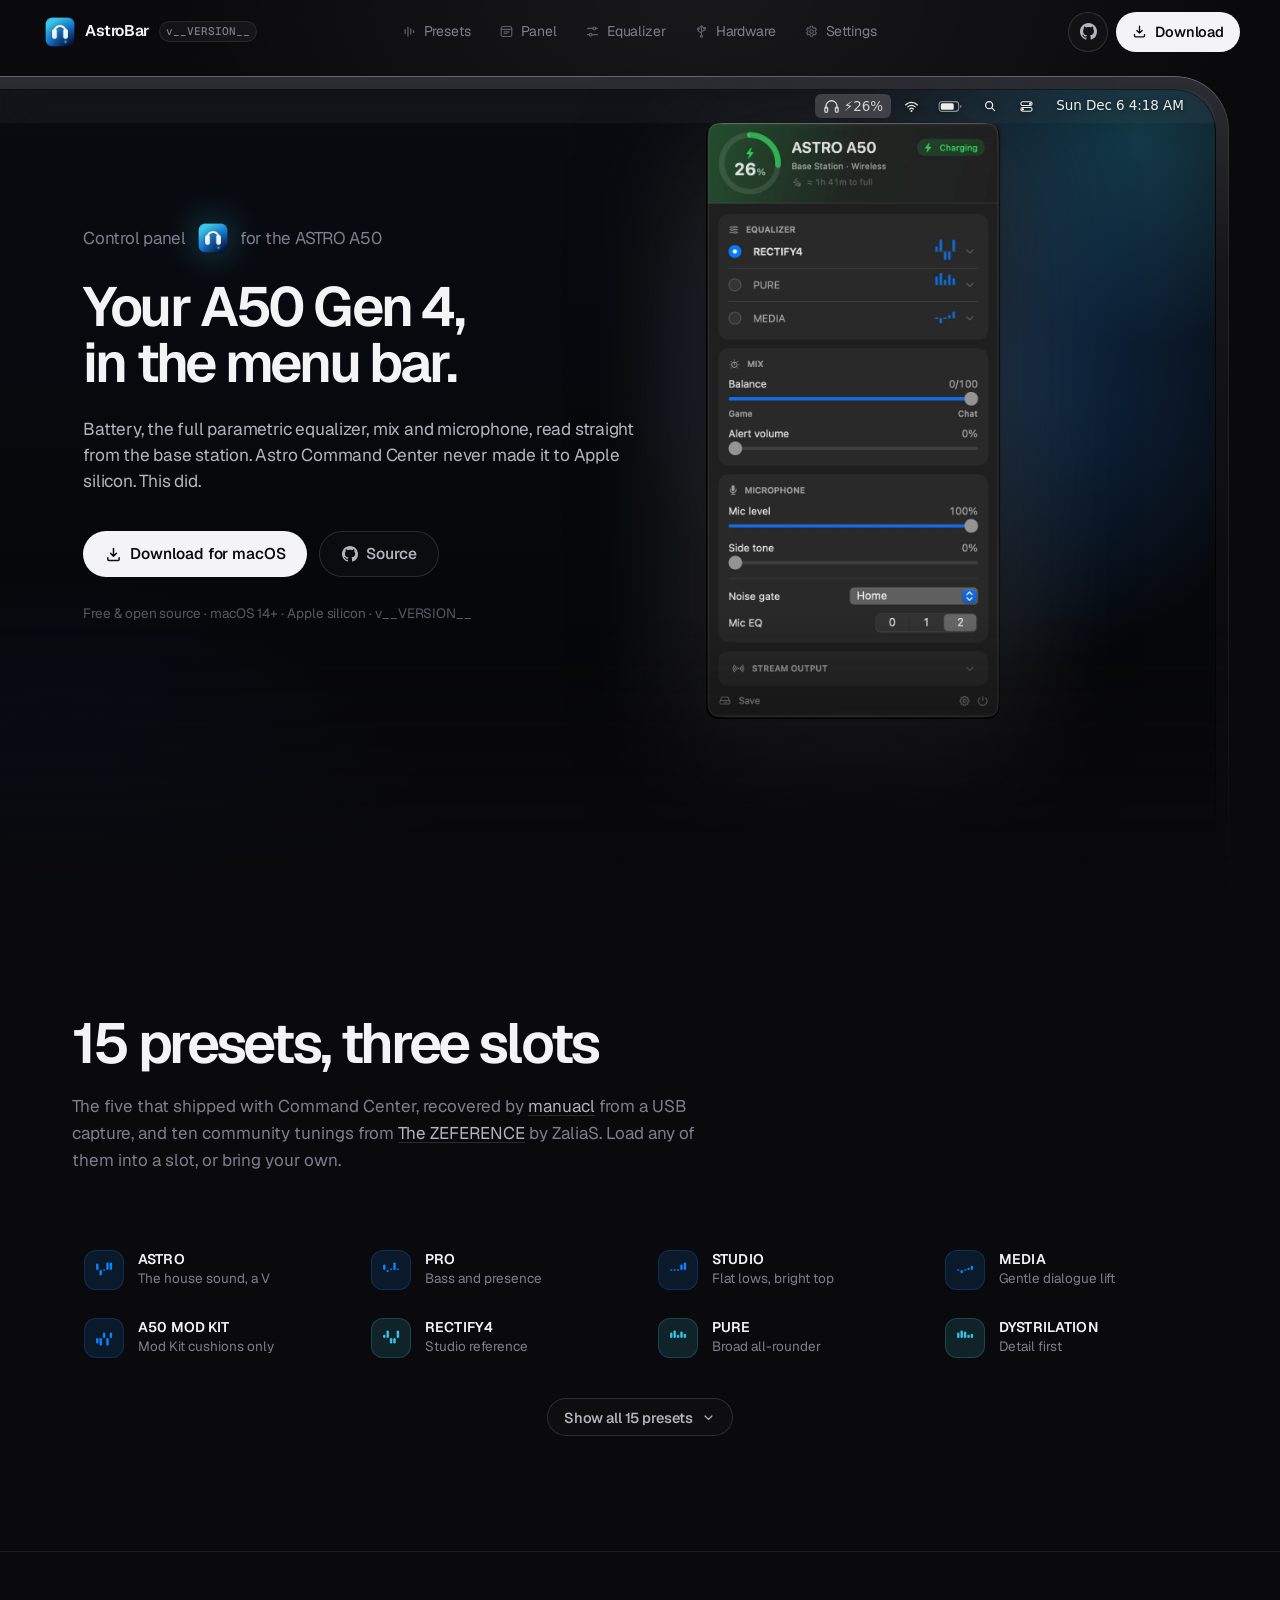
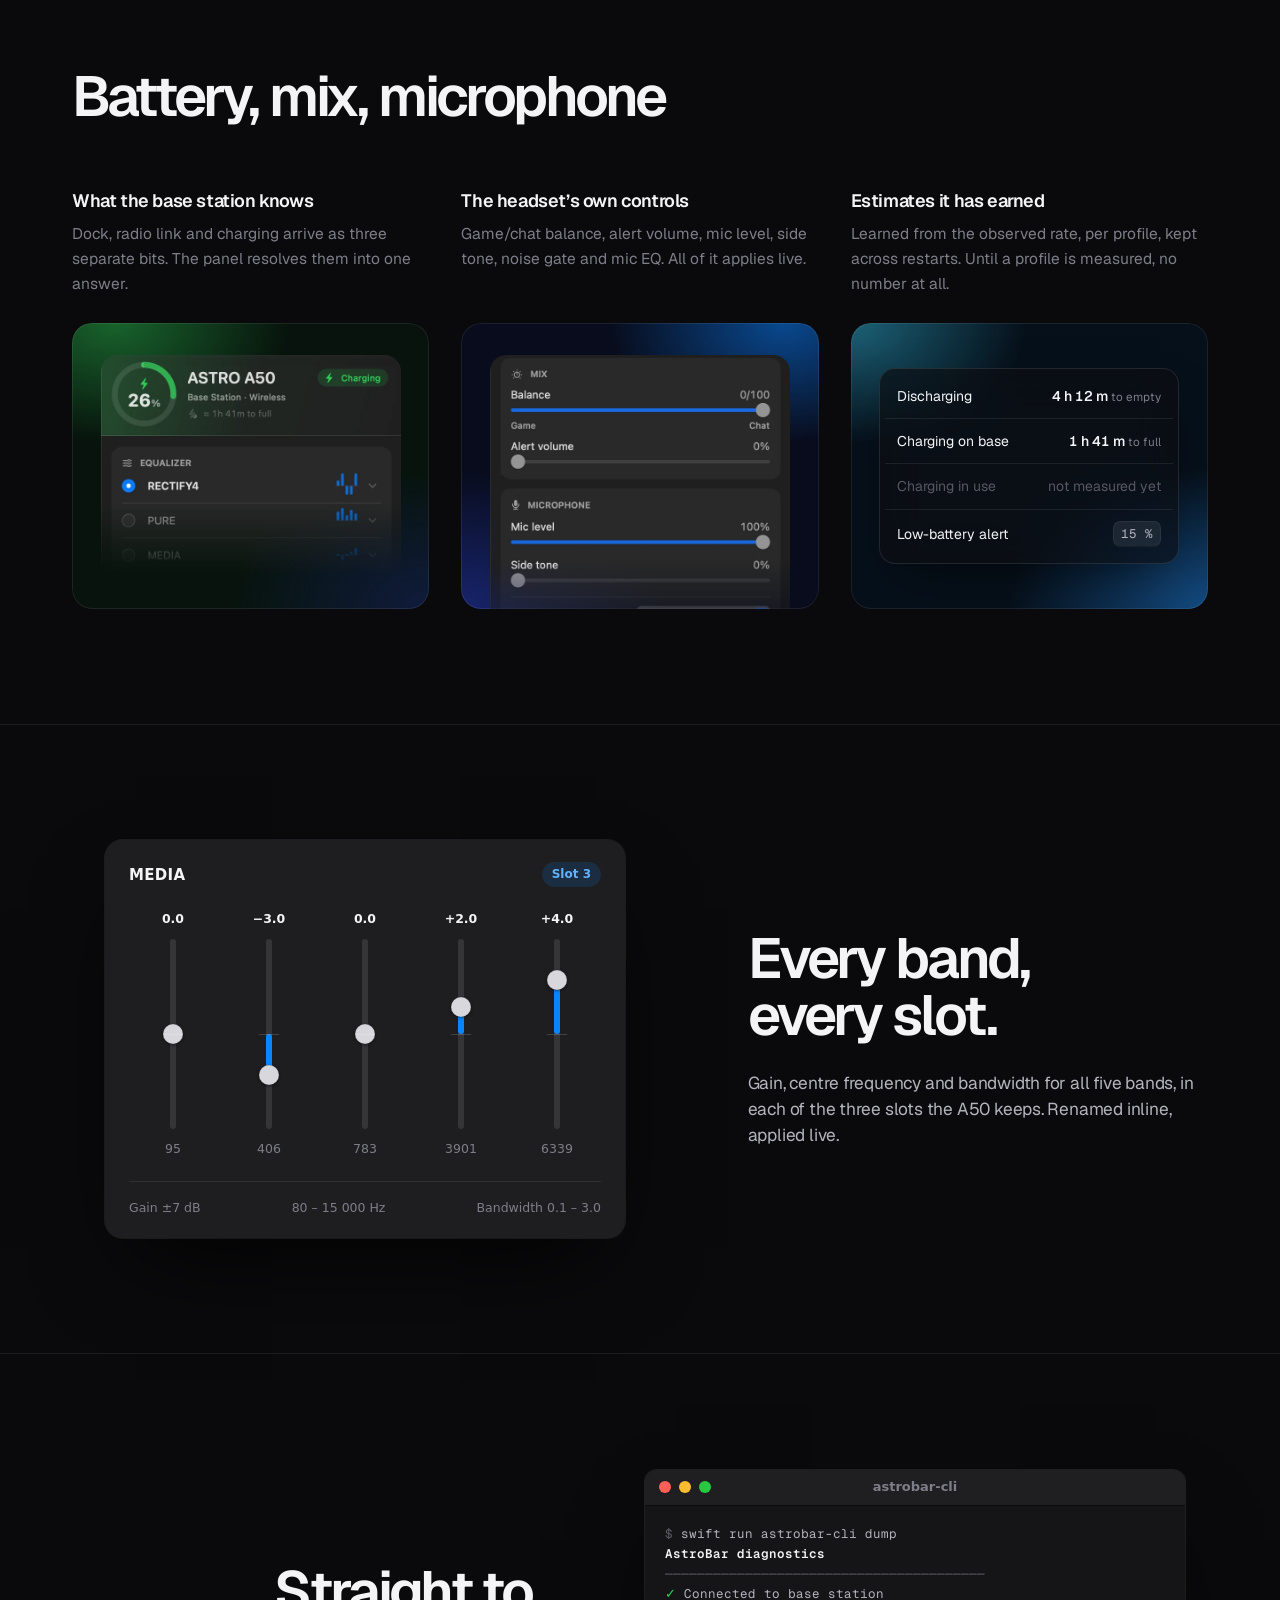
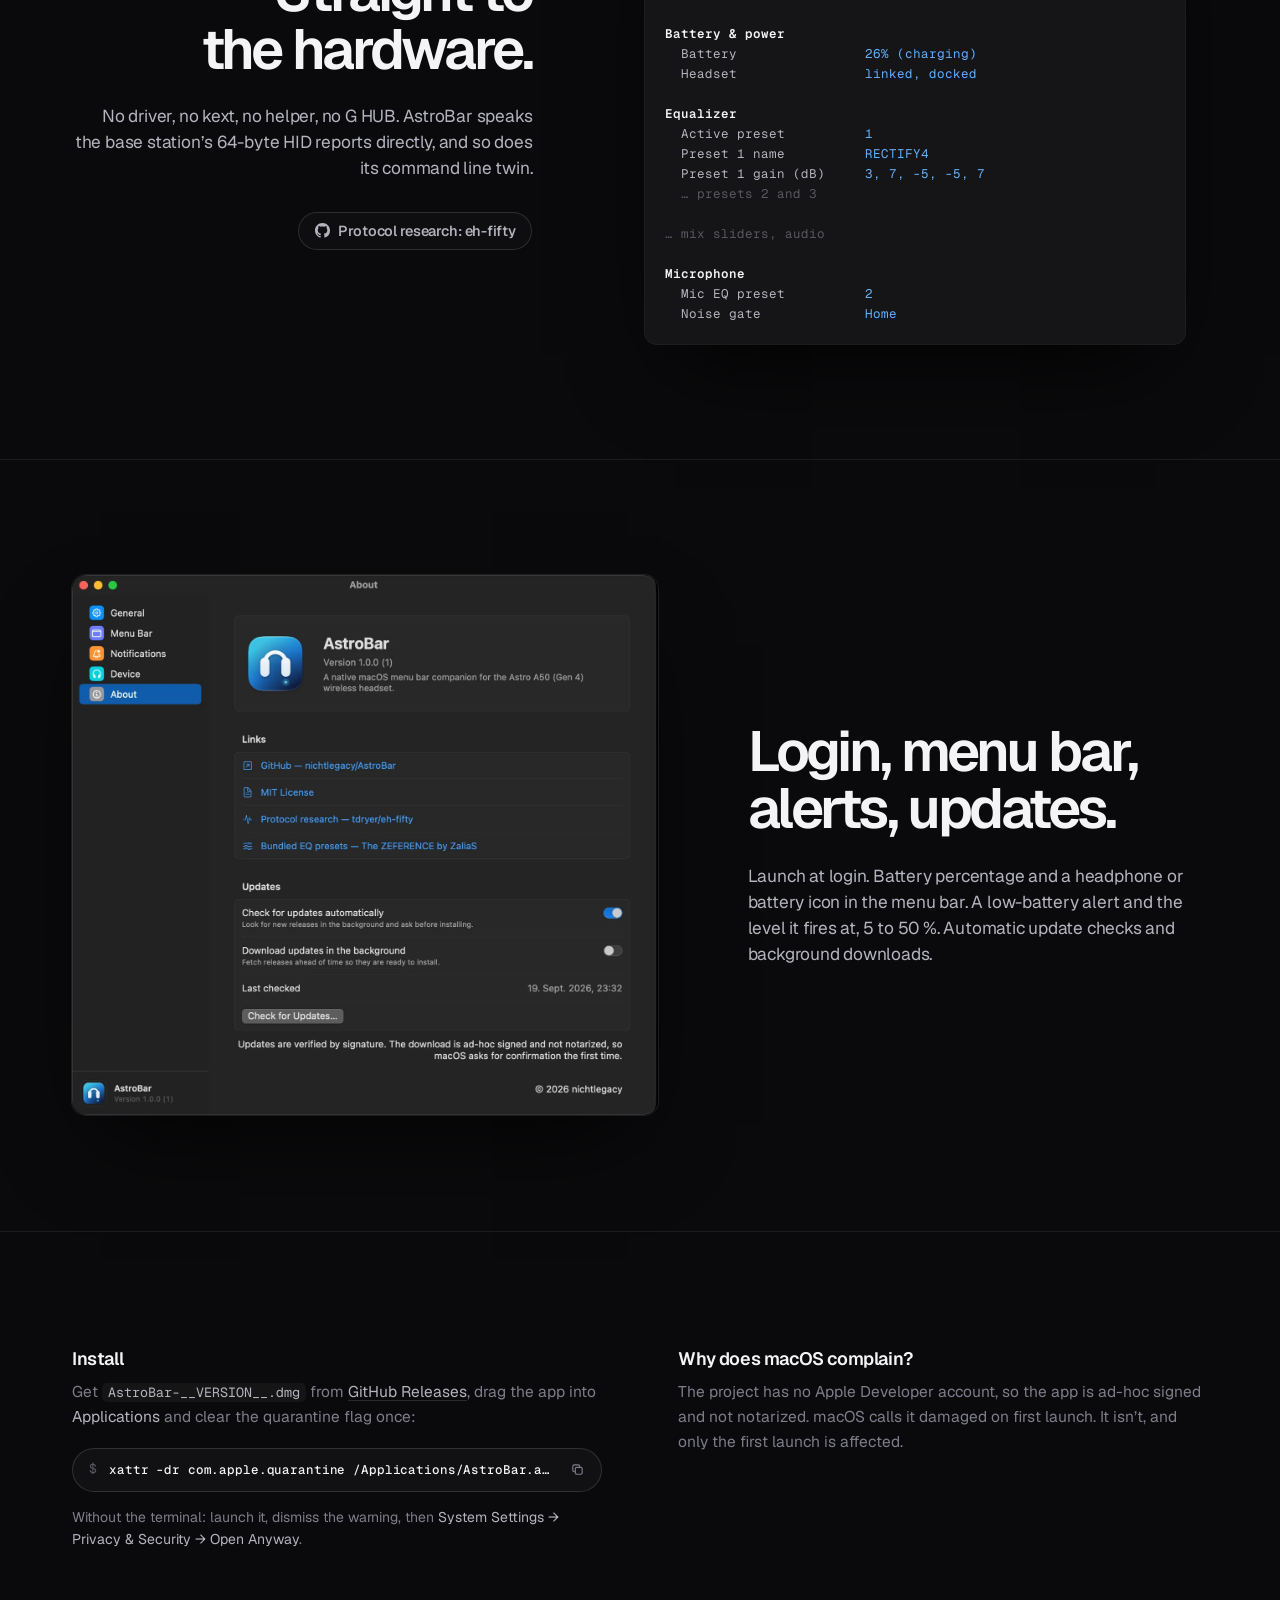
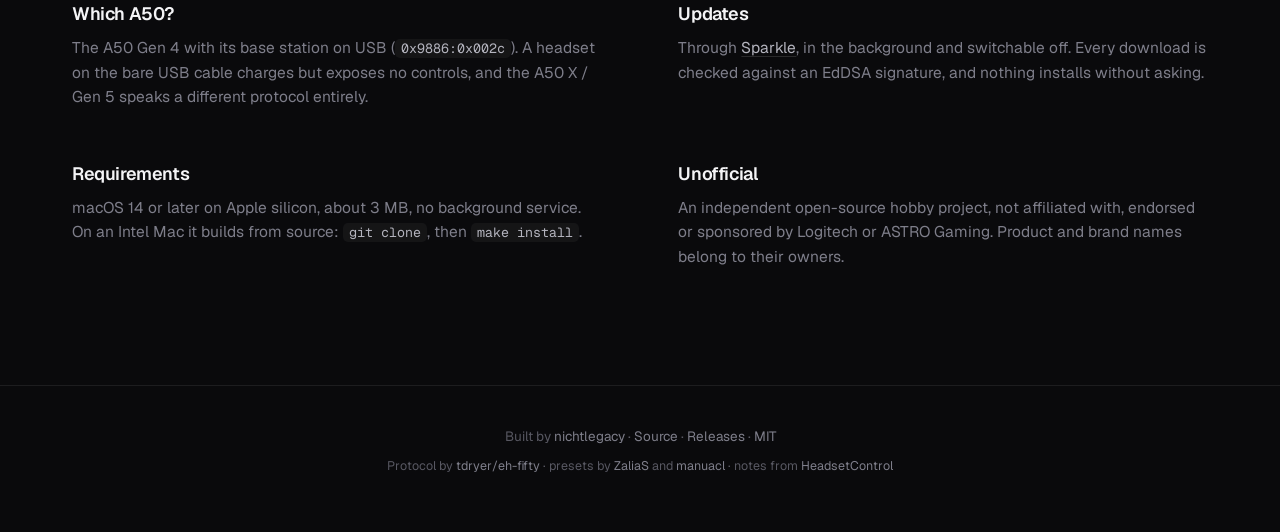
==== commit 744cfd0f: "Rebuild the landing page around a drawn Mac screen The layout follows the CodexBar site (steipete/Co" ====
--- a/site/index.html
+++ b/site/index.html
@@ -36,6 +36,7 @@
 <link rel="icon" href="favicon.ico" sizes="48x48">
 <link rel="apple-touch-icon" href="app-icon.png">
 
+<link rel="preload" as="font" href="fonts/Geist-Variable.woff2" type="font/woff2" crossorigin>
 <link rel="preload" as="image" href="screenshots/panel.webp" type="image/webp" fetchpriority="high">
 <link rel="stylesheet" href="app.css">
 <script src="app.js" defer></script>
@@ -55,7 +56,7 @@
       "about": { "@id": "https://astrobar.nichtlegacy.com/#app" }
     },
     {
-      "@type": ["WebPage", "FAQPage"],
+      "@type": "WebPage",
       "@id": "https://astrobar.nichtlegacy.com/#webpage",
       "url": "https://astrobar.nichtlegacy.com/",
       "name": "AstroBar — Astro A50 Gen 4 control panel for macOS",
@@ -65,49 +66,7 @@
       "primaryImageOfPage": { "@id": "https://astrobar.nichtlegacy.com/#primaryimage" },
       "datePublished": "2026-09-19",
       "dateModified": "__BUILD_DATE__",
-      "inLanguage": "en",
-      "mainEntity": [
-        {
-          "@type": "Question",
-          "name": "Does Astro Command Center work on macOS?",
-          "acceptedAnswer": { "@type": "Answer", "text": "No. Astro Command Center was discontinued and never shipped an Apple silicon build, and Logitech G HUB does not cover the A50 Gen 4 at all. AstroBar is an independent, open-source alternative for the Mac: it talks to the same base station over the same USB HID interface." }
-        },
-        {
-          "@type": "Question",
-          "name": "Which ASTRO A50 does AstroBar support?",
-          "acceptedAnswer": { "@type": "Answer", "text": "The A50 Gen 4 with its base station, connected by USB (0x9886:0x002c). The A50 X / Gen 5 from 2024 speaks a completely different protocol and is not supported." }
-        },
-        {
-          "@type": "Question",
-          "name": "Can I use AstroBar with just the USB cable, without the base station?",
-          "acceptedAnswer": { "@type": "Answer", "text": "No. A Gen 4 headset plugged in by USB cable enumerates as a plain audio device (0x9886:0x002b) that charges but exposes no control interface. Every value AstroBar reads and writes comes from the base station." }
-        },
-        {
-          "@type": "Question",
-          "name": "Why does macOS say AstroBar is damaged?",
-          "acceptedAnswer": { "@type": "Answer", "text": "The project has no Apple Developer account, so the app is ad-hoc signed and not notarized. Only the first launch is affected. Run xattr -dr com.apple.quarantine /Applications/AstroBar.app, or open it once via System Settings, Privacy & Security, Open Anyway." }
-        },
-        {
-          "@type": "Question",
-          "name": "Does AstroBar send any data anywhere?",
-          "acceptedAnswer": { "@type": "Answer", "text": "No. There is no account, no backend, no telemetry and no analytics. Learned battery rates and preferences are stored locally in UserDefaults. The only outbound request is the Sparkle update check, which can be turned off." }
-        },
-        {
-          "@type": "Question",
-          "name": "Are the original Astro Command Center EQ presets included?",
-          "acceptedAnswer": { "@type": "Answer", "text": "Yes. ASTRO, PRO, STUDIO, MEDIA and A50 MOD KIT were recovered from a USB capture of Command Center writing each one to a slot, and ten community presets from The ZEFERENCE by ZaliaS are bundled alongside them. You can also import your own from a JSON file." }
-        },
-        {
-          "@type": "Question",
-          "name": "Does AstroBar run on Intel Macs?",
-          "acceptedAnswer": { "@type": "Answer", "text": "The prebuilt disk images are Apple silicon only (arm64). On an Intel Mac the project builds and runs from source with a current Swift toolchain." }
-        },
-        {
-          "@type": "Question",
-          "name": "How does AstroBar update itself?",
-          "acceptedAnswer": { "@type": "Answer", "text": "Through Sparkle. Every download is verified against an EdDSA signature before it is installed, and nothing is ever installed without asking. Automatic checks can be switched off in Settings." }
-        }
-      ]
+      "inLanguage": "en"
     },
     {
       "@type": "ImageObject",
@@ -200,232 +159,271 @@
   <symbol id="i-github" viewBox="0 0 16 16">
     <path fill="currentColor" d="M8 0C3.58 0 0 3.58 0 8c0 3.54 2.29 6.53 5.47 7.59.4.07.55-.17.55-.38 0-.19-.01-.82-.01-1.49-2.01.37-2.53-.49-2.69-.94-.09-.23-.48-.94-.82-1.13-.28-.15-.68-.52-.01-.53.63-.01 1.08.58 1.23.82.72 1.21 1.87.87 2.33.66.07-.52.28-.87.51-1.07-1.78-.2-3.64-.89-3.64-3.95 0-.87.31-1.59.82-2.15-.08-.2-.36-1.02.08-2.12 0 0 .67-.21 2.2.82.64-.18 1.32-.27 2-.27s1.36.09 2 .27c1.53-1.04 2.2-.82 2.2-.82.44 1.1.16 1.92.08 2.12.51.56.82 1.27.82 2.15 0 3.07-1.87 3.75-3.65 3.95.29.25.54.73.54 1.48 0 1.07-.01 1.93-.01 2.2 0 .21.15.46.55.38A8.012 8.012 0 0 0 16 8c0-4.42-3.58-8-8-8Z"/>
   </symbol>
-  <symbol id="i-download" viewBox="0 0 24 24" fill="none" stroke="currentColor" stroke-width="1.8" stroke-linecap="round" stroke-linejoin="round">
-    <path d="M12 3.75v10.5m0 0 4-4m-4 4-4-4M4.25 16.5v2.25a1.75 1.75 0 0 0 1.75 1.75h12a1.75 1.75 0 0 0 1.75-1.75V16.5"/>
-  </symbol>
-  <symbol id="i-chevron" viewBox="0 0 24 24" fill="none" stroke="currentColor" stroke-width="1.8" stroke-linecap="round" stroke-linejoin="round">
-    <path d="m6 9.5 6 6 6-6"/>
-  </symbol>
-  <symbol id="i-mark" viewBox="0 0 24 24" fill="none" stroke="currentColor" stroke-width="1.7" stroke-linecap="round" stroke-linejoin="round">
-    <path d="M4.2 14.5v-2.8a7.8 7.8 0 0 1 15.6 0v2.8"/>
-    <rect x="2.6" y="13" width="3.9" height="7.2" rx="1.95"/>
-    <rect x="17.5" y="13" width="3.9" height="7.2" rx="1.95"/>
-  </symbol>
-  <symbol id="i-bolt" viewBox="0 0 24 24">
-    <path fill="currentColor" d="M13.4 2.4 5.8 13.1a.6.6 0 0 0 .49.95h4.05l-1.2 7.2a.6.6 0 0 0 1.08.45l7.83-10.75a.6.6 0 0 0-.49-.95h-4.1l1.02-7.13a.6.6 0 0 0-1.08-.47Z"/>
-  </symbol>
-  <symbol id="i-wifi" viewBox="0 0 24 24" fill="none" stroke="currentColor" stroke-width="1.7" stroke-linecap="round">
-    <path d="M2.8 9.1a14 14 0 0 1 18.4 0M6 12.6a9.2 9.2 0 0 1 12 0M9.3 16.1a4.4 4.4 0 0 1 5.4 0"/>
-    <circle cx="12" cy="19.4" r="1.1" fill="currentColor" stroke="none"/>
+  <symbol id="i-download" viewBox="0 0 24 24">
+    <path fill="none" stroke="currentColor" stroke-width="2.1" stroke-linecap="round" stroke-linejoin="round" d="M12 3.5v11m0 0 4.2-4.2M12 14.5l-4.2-4.2M4 16.5v2.2A1.8 1.8 0 0 0 5.8 20.5h12.4a1.8 1.8 0 0 0 1.8-1.8v-2.2"/>
+  </symbol>
+  <!-- The status item glyph: SF Symbols' "headphones", which is what the app
+       puts in the menu bar. -->
+  <symbol id="i-mark" viewBox="0 0 24 24">
+    <g fill="none" stroke="currentColor" stroke-width="1.9" stroke-linecap="round" stroke-linejoin="round">
+      <path d="M4.2 14.5v-2.8a7.8 7.8 0 0 1 15.6 0v2.8"/>
+      <rect x="2.6" y="13" width="3.9" height="7.2" rx="1.95"/>
+      <rect x="17.5" y="13" width="3.9" height="7.2" rx="1.95"/>
+    </g>
+  </symbol>
+  <symbol id="i-copy" viewBox="0 0 24 24">
+    <g fill="none" stroke="currentColor" stroke-width="1.8" stroke-linejoin="round"><rect x="8.5" y="8.5" width="11" height="11" rx="2.2"/><path d="M15.5 8.5V6.7a2.2 2.2 0 0 0-2.2-2.2H6.7a2.2 2.2 0 0 0-2.2 2.2v6.6a2.2 2.2 0 0 0 2.2 2.2h1.8"/></g>
+  </symbol>
+  <symbol id="i-check" viewBox="0 0 24 24">
+    <path fill="none" stroke="currentColor" stroke-width="2.2" stroke-linecap="round" stroke-linejoin="round" d="m5 12.5 4.5 4.5L19 7.5"/>
+  </symbol>
+  <!-- Nav: one glyph per section, echoing the panel's own section icons. -->
+  <symbol id="i-bars" viewBox="0 0 24 24">
+    <g fill="none" stroke="currentColor" stroke-width="2.1" stroke-linecap="round"><path d="M5 9v6M9.5 5v14M14 8v8M18.5 10.5v3"/></g>
+  </symbol>
+  <symbol id="i-panel" viewBox="0 0 24 24">
+    <g fill="none" stroke="currentColor" stroke-width="1.8" stroke-linejoin="round"><rect x="3.5" y="4" width="17" height="16" rx="3"/><path d="M3.5 8.5h17M8 12.5h8M8 15.5h5" stroke-linecap="round"/></g>
+  </symbol>
+  <symbol id="i-sliders" viewBox="0 0 24 24">
+    <g fill="none" stroke="currentColor" stroke-width="1.9" stroke-linecap="round"><path d="M4 7h9M17 7h3M4 17h3M11 17h9"/><circle cx="15" cy="7" r="2.2"/><circle cx="9" cy="17" r="2.2"/></g>
+  </symbol>
+  <symbol id="i-usb" viewBox="0 0 24 24">
+    <g fill="none" stroke="currentColor" stroke-width="1.8" stroke-linecap="round" stroke-linejoin="round"><path d="M12 3v15"/><path d="M9.5 5.5 12 3l2.5 2.5"/><path d="M12 14.5 7 11.5V9"/><path d="M12 12.5l5-3V7.5"/><rect x="15.5" y="5.5" width="3" height="2.5" rx=".5"/><circle cx="7" cy="8" r="1.4"/><circle cx="12" cy="19.5" r="1.6"/></g>
+  </symbol>
+  <symbol id="i-gear" viewBox="0 0 24 24">
+    <g fill="none" stroke="currentColor" stroke-width="1.8" stroke-linejoin="round"><path d="M10.3 3.6h3.4l.5 2.3 1.7 1 2.2-.8 1.7 2.9-1.8 1.6v2l1.8 1.6-1.7 2.9-2.2-.8-1.7 1-.5 2.3h-3.4l-.5-2.3-1.7-1-2.2.8-1.7-2.9 1.8-1.6v-2L4.2 9l1.7-2.9 2.2.8 1.7-1Z"/><circle cx="12" cy="12" r="2.8"/></g>
+  </symbol>
+  <symbol id="i-chevron" viewBox="0 0 24 24">
+    <path fill="none" stroke="currentColor" stroke-width="2" stroke-linecap="round" stroke-linejoin="round" d="m6.5 9.5 5.5 5.5 5.5-5.5"/>
+  </symbol>
+  <symbol id="i-plus" viewBox="0 0 24 24">
+    <path fill="none" stroke="currentColor" stroke-width="2" stroke-linecap="round" d="M12 6v12M6 12h12"/>
+  </symbol>
+  <!-- Menu-bar extras, drawn to sit next to the app's own status item. -->
+  <symbol id="i-wifi" viewBox="0 0 24 24">
+    <g fill="none" stroke="currentColor" stroke-width="2.2" stroke-linecap="round"><path d="M2.8 9.2a13.2 13.2 0 0 1 18.4 0"/><path d="M6.1 12.6a8.4 8.4 0 0 1 11.8 0"/><path d="M9.3 15.9a3.9 3.9 0 0 1 5.4 0"/></g>
+    <circle fill="currentColor" cx="12" cy="19" r="1.6"/>
+  </symbol>
+  <symbol id="i-battery" viewBox="0 0 30 16">
+    <rect x="1" y="2" width="24" height="12" rx="3.6" fill="none" stroke="currentColor" stroke-opacity=".55" stroke-width="1.3"/>
+    <rect x="3" y="4" width="16" height="8" rx="2" fill="currentColor"/>
+    <path d="M27 6.1v3.8c.9-.3 1.5-1.1 1.5-1.9s-.6-1.6-1.5-1.9Z" fill="currentColor" fill-opacity=".55"/>
+  </symbol>
+  <symbol id="i-search" viewBox="0 0 24 24">
+    <g fill="none" stroke="currentColor" stroke-width="2.2" stroke-linecap="round"><circle cx="10.5" cy="10.5" r="6"/><path d="m15.2 15.2 4.8 4.8"/></g>
+  </symbol>
+  <symbol id="i-control" viewBox="0 0 24 24">
+    <g fill="none" stroke="currentColor" stroke-width="1.7"><rect x="3" y="4.5" width="18" height="6" rx="3"/><rect x="3" y="13.5" width="18" height="6" rx="3"/></g>
+    <circle fill="currentColor" cx="17.9" cy="7.5" r="1.9"/><circle fill="currentColor" cx="6.1" cy="16.5" r="1.9"/>
   </symbol>
 </svg>
 
-<header class="top">
-  <div class="wrap top-inner">
-    <a class="mark" href="#hero" aria-label="AstroBar, back to top">
-      <svg class="mark-glyph" width="19" height="19" aria-hidden="true"><use href="#i-mark"/></svg>
-      <span>AstroBar</span>
+<header class="top" id="top-bar">
+  <a class="mark" href="#top" aria-label="AstroBar, back to top">
+    <img class="mark-icon" src="app-icon.png" width="30" height="30" alt="">
+    <span>AstroBar</span>
+    <span class="mark-version">v__VERSION__</span>
+  </a>
+  <nav class="top-nav" aria-label="Sections">
+    <span class="nav-glow" aria-hidden="true"></span>
+    <a href="#presets"><svg width="15" height="15" aria-hidden="true"><use href="#i-bars"/></svg>Presets</a>
+    <a href="#panel"><svg width="15" height="15" aria-hidden="true"><use href="#i-panel"/></svg>Panel</a>
+    <a href="#equalizer"><svg width="15" height="15" aria-hidden="true"><use href="#i-sliders"/></svg>Equalizer</a>
+    <a href="#hardware"><svg width="15" height="15" aria-hidden="true"><use href="#i-usb"/></svg>Hardware</a>
+    <a href="#settings"><svg width="15" height="15" aria-hidden="true"><use href="#i-gear"/></svg>Settings</a>
+  </nav>
+  <div class="top-actions">
+    <a class="icon-btn" href="https://github.com/nichtlegacy/AstroBar" rel="noopener" aria-label="Source code on GitHub">
+      <svg width="17" height="17" aria-hidden="true"><use href="#i-github"/></svg>
     </a>
-    <nav class="top-nav" aria-label="Sections">
-      <a href="#panel">Panel</a>
-      <a href="#equalizer">Equalizer</a>
-      <a href="#settings">Settings</a>
-      <a href="#install">Install</a>
-      <a href="#faq">FAQ</a>
-    </nav>
-    <div class="top-actions">
-      <a class="btn ghost" href="https://github.com/nichtlegacy/AstroBar" rel="noopener">
-        <svg class="ico" width="15" height="15" aria-hidden="true"><use href="#i-github"/></svg>
-        GitHub
-      </a>
-      <a class="btn solid" href="https://github.com/nichtlegacy/AstroBar/releases/latest" rel="noopener">
-        <svg class="ico" width="15" height="15" aria-hidden="true"><use href="#i-download"/></svg>
-        Download
-      </a>
-    </div>
+    <a class="pill solid" href="https://github.com/nichtlegacy/AstroBar/releases/latest" rel="noopener">
+      <svg width="15" height="15" aria-hidden="true"><use href="#i-download"/></svg>
+      Download
+    </a>
   </div>
 </header>
 
 <main id="main">
 
-  <section class="hero" id="hero">
-    <div class="wrap hero-inner">
-      <div class="hero-copy">
-        <p class="tag reveal">Menu bar companion · ASTRO A50 Gen 4</p>
-        <h1 class="reveal">
-          Your A50 kept working.<br>
-          <span class="dim">Its control panel didn’t.</span>
-        </h1>
-        <p class="lede reveal">
-          Astro Command Center was discontinued and never made it to Apple silicon.
-          The base station still exposes everything over USB — battery, the full
-          parametric equalizer, mix, microphone. AstroBar puts all of it back,
-          in the macOS menu bar.
-        </p>
-        <div class="actions reveal">
-          <a class="btn solid lg" href="https://github.com/nichtlegacy/AstroBar/releases/latest" rel="noopener">
-            <svg class="ico" width="17" height="17" aria-hidden="true"><use href="#i-download"/></svg>
-            Download for macOS
-          </a>
-          <a class="btn ghost lg" href="https://github.com/nichtlegacy/AstroBar" rel="noopener">
-            <svg class="ico" width="16" height="16" aria-hidden="true"><use href="#i-github"/></svg>
-            Source
-          </a>
+  <!-- The hero is a Mac screen: a bezel running off the left edge, a menu bar
+       along its top, and the real panel capture hanging from the app's status
+       item, centred under it and 5 pt below, where the app places it. -->
+  <section class="hero" id="top">
+    <div class="device" id="device">
+      <div class="screen">
+        <div class="menubar">
+          <div class="menubar-extras">
+            <span class="extra extra-app">
+              <button class="extra-hit" type="button" aria-controls="hero-panel" aria-expanded="true" aria-label="Close the AstroBar panel">
+                <svg width="17" height="17" aria-hidden="true"><use href="#i-mark"/></svg>
+                <span class="extra-pct">⚡︎26%</span>
+              </button>
+              <img class="panel" id="hero-panel" src="screenshots/panel.webp" width="688" height="1392" fetchpriority="high"
+                   alt="The AstroBar panel open below the macOS menu bar, showing a 26 percent charge ring, the charging state, three equalizer slots, mix sliders and microphone controls">
+            </span>
+            <span class="extra extra-sys" aria-hidden="true"><svg width="15" height="15"><use href="#i-wifi"/></svg></span>
+            <span class="extra extra-sys" aria-hidden="true"><svg width="25" height="13"><use href="#i-battery"/></svg></span>
+            <span class="extra extra-sys" aria-hidden="true"><svg width="14" height="14"><use href="#i-search"/></svg></span>
+            <span class="extra extra-sys" aria-hidden="true"><svg width="15" height="15"><use href="#i-control"/></svg></span>
+            <time class="extra extra-time" id="menu-time">Wed Sep 23&nbsp;&nbsp;9:41 AM</time>
+          </div>
         </div>
-        <p class="specs reveal">Version __VERSION__ · macOS 14+ · Apple silicon · MIT · 3&nbsp;MB</p>
-      </div>
-
-      <div class="hero-stage reveal">
-        <!-- Menu bar strip above the real capture: the status item is where the
-             panel hangs from, and that relationship is the whole product. -->
-        <div class="menubar" aria-hidden="true">
-          <span class="mb-app">Finder</span>
-          <span class="mb-menus"><span>File</span><span>Edit</span><span>View</span><span>Go</span></span>
-          <span class="mb-spacer"></span>
-          <span class="mb-item mb-active">
-            <svg width="15" height="15" aria-hidden="true"><use href="#i-mark"/></svg>
-            <span class="mb-pct">26%</span>
-            <i class="mb-dot"></i>
-          </span>
-          <svg class="mb-glyph" width="15" height="15" aria-hidden="true"><use href="#i-wifi"/></svg>
-          <span class="mb-clock">Sat 23:41</span>
-        </div>
-        <img class="hero-shot" src="screenshots/panel.webp" width="688" height="1392"
-             alt="The AstroBar panel open below the macOS menu bar, showing a 26 percent charge ring, the charging state, three equalizer slots, mix sliders and microphone controls"
-             fetchpriority="high">
-      </div>
-    </div>
-  </section>
-
-  <section class="band why">
-    <div class="wrap why-inner">
-      <h2 class="reveal">Nothing between the app<br>and the hardware.</h2>
-      <div class="why-body reveal">
-        <p>
-          AstroBar talks to the base station directly through <code>IOHIDManager</code>.
-          No root, no kext, no driver, no helper process, no G HUB in the background.
-          The control interface is a vendor-defined HID endpoint carrying fixed
-          64-byte reports, reverse-engineered by
-          <a href="https://github.com/tdryer/eh-fifty" rel="noopener">tdryer/eh-fifty</a>
-          and re-implemented here in Swift.
-        </p>
-      </div>
-    </div>
-  </section>
-
-  <section id="panel" class="band alt">
+      </div>
+    </div>
+
+    <div class="hero-copy">
+      <p class="eyebrow">
+        Control panel
+        <img class="eyebrow-icon" src="app-icon.png" width="30" height="30" alt="">
+        for the ASTRO A50
+      </p>
+      <h1>Your A50 Gen&nbsp;4,<br>in the menu bar.</h1>
+      <p class="lede">Battery, the full parametric equalizer, mix and microphone, read straight from the base station. Astro Command Center never made it to Apple silicon. This did.</p>
+      <div class="actions">
+        <a class="pill solid lg" href="https://github.com/nichtlegacy/AstroBar/releases/latest" rel="noopener">
+          <svg width="17" height="17" aria-hidden="true"><use href="#i-download"/></svg>
+          Download for macOS
+        </a>
+        <a class="pill ghost lg" href="https://github.com/nichtlegacy/AstroBar" rel="noopener">
+          <svg width="16" height="16" aria-hidden="true"><use href="#i-github"/></svg>
+          Source
+        </a>
+      </div>
+      <p class="specs">Free &amp; open source · macOS 14+ · Apple silicon · v__VERSION__</p>
+    </div>
+  </section>
+
+  <section class="section" id="presets">
     <div class="wrap">
-      <header class="band-head reveal">
-        <p class="tag">The panel</p>
-        <h2>One click. Everything the base station knows.</h2>
-        <p class="lede">
-          Click the menu bar icon to open it, click again to close it, like any
-          system menu. Everything except <b>Save</b> applies live; Save writes the
-          values into the headset so they survive a power cycle.
-        </p>
+      <header class="section-head stack-head reveal">
+        <h2>15 presets, three slots</h2>
+        <p>The five that shipped with Command Center, recovered by <a href="https://github.com/manuacl/astro-a50-gui" rel="noopener">manuacl</a> from a USB capture, and ten community tunings from <a href="https://github.com/XxUnkn0wnxX/TheZEFERENCE" rel="noopener">The ZEFERENCE</a> by ZaliaS. Load any of them into a slot, or bring your own.</p>
       </header>
-
-      <div class="bento">
-        <article class="tile w3 reveal">
-          <div class="tile-art">
-            <div class="ring" style="--pct: 26">
-              <svg viewBox="0 0 120 120" aria-hidden="true">
-                <circle class="ring-track" cx="60" cy="60" r="50"/>
-                <circle class="ring-fill" cx="60" cy="60" r="50"/>
-              </svg>
-              <div class="ring-label">
-                <svg class="ring-bolt" width="14" height="14" aria-hidden="true"><use href="#i-bolt"/></svg>
-                <span class="ring-num">26<i>%</i></span>
-              </div>
-            </div>
-            <div class="states">
-              <span class="chip on">Charging</span>
-              <span class="chip">In use</span>
-              <span class="chip">Charged</span>
-              <span class="chip">Off</span>
-            </div>
-          </div>
-          <h3>Battery and power</h3>
-          <p>
-            The hardware reports dock, radio link and charging as three separate
-            bits. The panel resolves them into one answer, and puts the percentage
-            in the menu bar if you want it there.
-          </p>
-          <p>
-            When the headset drops off the radio link the base keeps serving the
-            last level it saw. That reading is marked stale and kept out of both
-            the estimate and the low-battery alert, which fires at a threshold
-            you pick between 5 and 50 %.
-          </p>
-        </article>
-
-        <article class="tile w3 reveal">
-          <div class="tile-art readouts">
-            <div class="readout"><span>Discharging</span><b>4 h 12 m</b><small>to empty</small></div>
-            <div class="readout"><span>Charging on base</span><b>1 h 41 m</b><small>to full</small></div>
-            <div class="readout muted"><span>Charging in use</span><b>—</b><small>not measured yet</small></div>
-          </div>
-          <h3>Estimates it has actually earned</h3>
-          <p>
-            Time to empty or full is learned from the observed rate, kept
-            separately per profile and remembered across restarts. Until a profile
-            has been measured, no number is shown at all.
-          </p>
-        </article>
-
-        <article class="tile w2 reveal">
-          <h3>Mix</h3>
-          <p>Game/chat balance and alert volume, on the same sliders the headset itself has.</p>
-        </article>
-
-        <article class="tile w4 reveal">
-          <h3>Microphone</h3>
-          <p>
-            Level, side tone and mic EQ, plus the noise gate — Streaming, Night,
-            Home or Tournament. The same four the headset’s own button cycles
-            through, except you can see which one you are on.
-          </p>
-        </article>
-
-        <article class="tile w4 reveal">
-          <h3>Local-first, and quiet about it</h3>
-          <p>
-            No account, no backend, no telemetry. Learned rates and preferences sit
-            in <code>UserDefaults</code> on this Mac. The only request that ever
-            leaves the machine is the update check, and that one has a switch.
-          </p>
-        </article>
-
-        <article class="tile w2 reveal">
-          <h3>Stream output</h3>
-          <p>The Mic, Chat, Game and Aux levels going to the base station’s stream port: what an audience hears.</p>
-        </article>
-
-        <article class="tile w6 mono-tile reveal">
-          <h3>Diagnostics</h3>
-          <pre><code>swift run astrobar-cli dump</code></pre>
-          <p><code>astrobar-cli</code> speaks the same protocol from a terminal — handy for a bug report.</p>
-        </article>
-      </div>
-    </div>
-  </section>
-
-  <section id="equalizer" class="band">
-    <div class="wrap split eq-split">
-      <div class="split-media reveal">
-        <!-- Not a screenshot: the band editor rebuilt in markup, using the exact
-             preset from the JSON import example in the README. -->
+      <ul class="presets reveal" id="presets-list">
+        <li><a class="preset" href="https://github.com/manuacl/astro-a50-gui" rel="noopener" data-origin="cc">
+          <svg class="preset-glyph" viewBox="0 0 20 20" width="20" height="20" role="img" aria-label="Band gains +6, −5, 0, +7, +7 dB"><rect x="2.1" y="3.5" width="2.4" height="6.5" rx="1.2"/><rect x="5.5" y="10.0" width="2.4" height="5.4" rx="1.2"/><rect x="8.9" y="9.3" width="2.4" height="1.4" rx="1.2"/><rect x="12.3" y="2.4" width="2.4" height="7.6" rx="1.2"/><rect x="15.7" y="2.4" width="2.4" height="7.6" rx="1.2"/></svg>
+          <span><b>ASTRO</b><small>The house sound, a V</small></span>
+        </a></li>
+        <li><a class="preset" href="https://github.com/manuacl/astro-a50-gui" rel="noopener" data-origin="cc">
+          <svg class="preset-glyph" viewBox="0 0 20 20" width="20" height="20" role="img" aria-label="Band gains +5, −2, +1, +7, +1 dB"><rect x="2.1" y="4.6" width="2.4" height="5.4" rx="1.2"/><rect x="5.5" y="10.0" width="2.4" height="2.2" rx="1.2"/><rect x="8.9" y="8.6" width="2.4" height="1.4" rx="1.2"/><rect x="12.3" y="2.4" width="2.4" height="7.6" rx="1.2"/><rect x="15.7" y="8.6" width="2.4" height="1.4" rx="1.2"/></svg>
+          <span><b>PRO</b><small>Bass and presence</small></span>
+        </a></li>
+        <li><a class="preset" href="https://github.com/manuacl/astro-a50-gui" rel="noopener" data-origin="cc">
+          <svg class="preset-glyph" viewBox="0 0 20 20" width="20" height="20" role="img" aria-label="Band gains 0, 0, 0, +5, +7 dB"><rect x="2.1" y="9.3" width="2.4" height="1.4" rx="1.2"/><rect x="5.5" y="9.3" width="2.4" height="1.4" rx="1.2"/><rect x="8.9" y="9.3" width="2.4" height="1.4" rx="1.2"/><rect x="12.3" y="4.6" width="2.4" height="5.4" rx="1.2"/><rect x="15.7" y="2.4" width="2.4" height="7.6" rx="1.2"/></svg>
+          <span><b>STUDIO</b><small>Flat lows, bright top</small></span>
+        </a></li>
+        <li><a class="preset" href="https://github.com/manuacl/astro-a50-gui" rel="noopener" data-origin="cc">
+          <svg class="preset-glyph" viewBox="0 0 20 20" width="20" height="20" role="img" aria-label="Band gains 0, −3, 0, +2, +4 dB"><rect x="2.1" y="9.3" width="2.4" height="1.4" rx="1.2"/><rect x="5.5" y="10.0" width="2.4" height="3.3" rx="1.2"/><rect x="8.9" y="9.3" width="2.4" height="1.4" rx="1.2"/><rect x="12.3" y="7.8" width="2.4" height="2.2" rx="1.2"/><rect x="15.7" y="5.7" width="2.4" height="4.3" rx="1.2"/></svg>
+          <span><b>MEDIA</b><small>Gentle dialogue lift</small></span>
+        </a></li>
+        <li><a class="preset" href="https://github.com/manuacl/astro-a50-gui" rel="noopener" data-origin="cc">
+          <svg class="preset-glyph" viewBox="0 0 20 20" width="20" height="20" role="img" aria-label="Band gains −5, −7, +5, −7, +5 dB"><rect x="2.1" y="10.0" width="2.4" height="5.4" rx="1.2"/><rect x="5.5" y="10.0" width="2.4" height="7.6" rx="1.2"/><rect x="8.9" y="4.6" width="2.4" height="5.4" rx="1.2"/><rect x="12.3" y="10.0" width="2.4" height="7.6" rx="1.2"/><rect x="15.7" y="4.6" width="2.4" height="5.4" rx="1.2"/></svg>
+          <span><b>A50 MOD KIT</b><small>Mod Kit cushions only</small></span>
+        </a></li>
+        <li><a class="preset" href="https://github.com/XxUnkn0wnxX/TheZEFERENCE" rel="noopener" data-origin="z">
+          <svg class="preset-glyph" viewBox="0 0 20 20" width="20" height="20" role="img" aria-label="Band gains +3, +7, −5, −5, +7 dB"><rect x="2.1" y="6.7" width="2.4" height="3.3" rx="1.2"/><rect x="5.5" y="2.4" width="2.4" height="7.6" rx="1.2"/><rect x="8.9" y="10.0" width="2.4" height="5.4" rx="1.2"/><rect x="12.3" y="10.0" width="2.4" height="5.4" rx="1.2"/><rect x="15.7" y="2.4" width="2.4" height="7.6" rx="1.2"/></svg>
+          <span><b>RECTIFY4</b><small>Studio reference</small></span>
+        </a></li>
+        <li><a class="preset" href="https://github.com/XxUnkn0wnxX/TheZEFERENCE" rel="noopener" data-origin="z">
+          <svg class="preset-glyph" viewBox="0 0 20 20" width="20" height="20" role="img" aria-label="Band gains +5, +7, +3, +6, +4 dB"><rect x="2.1" y="4.6" width="2.4" height="5.4" rx="1.2"/><rect x="5.5" y="2.4" width="2.4" height="7.6" rx="1.2"/><rect x="8.9" y="6.7" width="2.4" height="3.3" rx="1.2"/><rect x="12.3" y="3.5" width="2.4" height="6.5" rx="1.2"/><rect x="15.7" y="5.7" width="2.4" height="4.3" rx="1.2"/></svg>
+          <span><b>PURE</b><small>Broad all-rounder</small></span>
+        </a></li>
+        <li><a class="preset" href="https://github.com/XxUnkn0wnxX/TheZEFERENCE" rel="noopener" data-origin="z">
+          <svg class="preset-glyph" viewBox="0 0 20 20" width="20" height="20" role="img" aria-label="Band gains +5, +7, +6, +3, +4 dB"><rect x="2.1" y="4.6" width="2.4" height="5.4" rx="1.2"/><rect x="5.5" y="2.4" width="2.4" height="7.6" rx="1.2"/><rect x="8.9" y="3.5" width="2.4" height="6.5" rx="1.2"/><rect x="12.3" y="6.7" width="2.4" height="3.3" rx="1.2"/><rect x="15.7" y="5.7" width="2.4" height="4.3" rx="1.2"/></svg>
+          <span><b>DYSTRILATION</b><small>Detail first</small></span>
+        </a></li>
+        <li><a class="preset" href="https://github.com/XxUnkn0wnxX/TheZEFERENCE" rel="noopener" data-origin="z">
+          <svg class="preset-glyph" viewBox="0 0 20 20" width="20" height="20" role="img" aria-label="Band gains +5, +4, +5, +6, +5 dB"><rect x="2.1" y="4.6" width="2.4" height="5.4" rx="1.2"/><rect x="5.5" y="5.7" width="2.4" height="4.3" rx="1.2"/><rect x="8.9" y="4.6" width="2.4" height="5.4" rx="1.2"/><rect x="12.3" y="3.5" width="2.4" height="6.5" rx="1.2"/><rect x="15.7" y="4.6" width="2.4" height="5.4" rx="1.2"/></svg>
+          <span><b>INCENDIARY</b><small>Theatrical weight</small></span>
+        </a></li>
+        <li><a class="preset" href="https://github.com/XxUnkn0wnxX/TheZEFERENCE" rel="noopener" data-origin="z">
+          <svg class="preset-glyph" viewBox="0 0 20 20" width="20" height="20" role="img" aria-label="Band gains +7, +6, +5, +6, +3 dB"><rect x="2.1" y="2.4" width="2.4" height="7.6" rx="1.2"/><rect x="5.5" y="3.5" width="2.4" height="6.5" rx="1.2"/><rect x="8.9" y="4.6" width="2.4" height="5.4" rx="1.2"/><rect x="12.3" y="3.5" width="2.4" height="6.5" rx="1.2"/><rect x="15.7" y="6.7" width="2.4" height="3.3" rx="1.2"/></svg>
+          <span><b>KRYOGEN</b><small>Lows and treble</small></span>
+        </a></li>
+        <li><a class="preset" href="https://github.com/XxUnkn0wnxX/TheZEFERENCE" rel="noopener" data-origin="z">
+          <svg class="preset-glyph" viewBox="0 0 20 20" width="20" height="20" role="img" aria-label="Band gains +5, +6, +4, +6, +5 dB"><rect x="2.1" y="4.6" width="2.4" height="5.4" rx="1.2"/><rect x="5.5" y="3.5" width="2.4" height="6.5" rx="1.2"/><rect x="8.9" y="5.7" width="2.4" height="4.3" rx="1.2"/><rect x="12.3" y="3.5" width="2.4" height="6.5" rx="1.2"/><rect x="15.7" y="4.6" width="2.4" height="5.4" rx="1.2"/></svg>
+          <span><b>ARCTURUS</b><small>Suits every game</small></span>
+        </a></li>
+        <li><a class="preset" href="https://github.com/XxUnkn0wnxX/TheZEFERENCE" rel="noopener" data-origin="z">
+          <svg class="preset-glyph" viewBox="0 0 20 20" width="20" height="20" role="img" aria-label="Band gains +6, −1, +4, +7, +2 dB"><rect x="2.1" y="3.5" width="2.4" height="6.5" rx="1.2"/><rect x="5.5" y="10.0" width="2.4" height="1.4" rx="1.2"/><rect x="8.9" y="5.7" width="2.4" height="4.3" rx="1.2"/><rect x="12.3" y="2.4" width="2.4" height="7.6" rx="1.2"/><rect x="15.7" y="7.8" width="2.4" height="2.2" rx="1.2"/></svg>
+          <span><b>OMNIVOX</b><small>Footstep direction</small></span>
+        </a></li>
+        <li><a class="preset" href="https://github.com/XxUnkn0wnxX/TheZEFERENCE" rel="noopener" data-origin="z">
+          <svg class="preset-glyph" viewBox="0 0 20 20" width="20" height="20" role="img" aria-label="Band gains +4, +5, +6, +5, +6 dB"><rect x="2.1" y="5.7" width="2.4" height="4.3" rx="1.2"/><rect x="5.5" y="4.6" width="2.4" height="5.4" rx="1.2"/><rect x="8.9" y="3.5" width="2.4" height="6.5" rx="1.2"/><rect x="12.3" y="4.6" width="2.4" height="5.4" rx="1.2"/><rect x="15.7" y="3.5" width="2.4" height="6.5" rx="1.2"/></svg>
+          <span><b>TOURNAMENT I</b><small>Competitive FPS</small></span>
+        </a></li>
+        <li><a class="preset" href="https://github.com/XxUnkn0wnxX/TheZEFERENCE" rel="noopener" data-origin="z">
+          <svg class="preset-glyph" viewBox="0 0 20 20" width="20" height="20" role="img" aria-label="Band gains +5, +4, +7, +6, +5 dB"><rect x="2.1" y="4.6" width="2.4" height="5.4" rx="1.2"/><rect x="5.5" y="5.7" width="2.4" height="4.3" rx="1.2"/><rect x="8.9" y="2.4" width="2.4" height="7.6" rx="1.2"/><rect x="12.3" y="3.5" width="2.4" height="6.5" rx="1.2"/><rect x="15.7" y="4.6" width="2.4" height="5.4" rx="1.2"/></svg>
+          <span><b>TOURNAMENT II</b><small>Sharper around 3 kHz</small></span>
+        </a></li>
+        <li><a class="preset" href="https://github.com/XxUnkn0wnxX/TheZEFERENCE" rel="noopener" data-origin="z">
+          <svg class="preset-glyph" viewBox="0 0 20 20" width="20" height="20" role="img" aria-label="Band gains +4, +3, +7, +4, +6 dB"><rect x="2.1" y="5.7" width="2.4" height="4.3" rx="1.2"/><rect x="5.5" y="6.7" width="2.4" height="3.3" rx="1.2"/><rect x="8.9" y="2.4" width="2.4" height="7.6" rx="1.2"/><rect x="12.3" y="5.7" width="2.4" height="4.3" rx="1.2"/><rect x="15.7" y="3.5" width="2.4" height="6.5" rx="1.2"/></svg>
+          <span><b>TOURNAMENT III</b><small>Calmer lows, lifted top</small></span>
+        </a></li>
+        <li><span class="preset preset-more">
+          <svg class="preset-glyph" viewBox="0 0 24 24" width="20" height="20" aria-hidden="true"><use href="#i-plus"/></svg>
+          <span><b>Your own</b><small>Import from a JSON file</small></span>
+        </span></li>
+      </ul>
+      <button class="pill ghost presets-toggle" type="button" aria-controls="presets-list" aria-expanded="false" hidden>
+        <span>Show all 15 presets</span>
+        <svg width="15" height="15" aria-hidden="true"><use href="#i-chevron"/></svg>
+      </button>
+    </div>
+  </section>
+
+  <section class="section" id="panel">
+    <div class="wrap">
+      <header class="section-head reveal">
+        <h2>Battery, mix, microphone</h2>
+      </header>
+      <div class="features">
+        <article class="feature reveal">
+          <h3>What the base station knows</h3>
+          <p>Dock, radio link and charging arrive as three separate bits. The panel resolves them into one answer.</p>
+          <div class="feature-art art-green">
+            <img src="screenshots/panel-status.webp" width="676" height="506" loading="lazy" alt="Top of the panel: a 26 percent charge ring, the Charging badge, time to full and the three equalizer slots">
+          </div>
+        </article>
+        <article class="feature reveal">
+          <h3>The headset’s own controls</h3>
+          <p>Game/chat balance, alert volume, mic level, side tone, noise gate and mic EQ. All of it applies live.</p>
+          <div class="feature-art art-blue">
+            <img src="screenshots/panel-controls.webp" width="676" height="702" loading="lazy" alt="Mix and microphone sections of the panel with their sliders, the noise gate menu and the mic EQ picker">
+          </div>
+        </article>
+        <article class="feature reveal">
+          <h3>Estimates it has earned</h3>
+          <p>Learned from the observed rate, per profile, kept across restarts. Until a profile is measured, no number at all.</p>
+          <div class="feature-art art-cyan">
+            <ul class="readouts" aria-label="Battery estimates">
+              <li><span>Discharging</span><b>4 h 12 m <small>to empty</small></b></li>
+              <li><span>Charging on base</span><b>1 h 41 m <small>to full</small></b></li>
+              <li class="muted"><span>Charging in use</span><b>not measured yet</b></li>
+              <li><span>Low-battery alert</span><kbd>15 %</kbd></li>
+            </ul>
+          </div>
+        </article>
+      </div>
+    </div>
+  </section>
+
+  <section class="section" id="equalizer">
+    <div class="wrap duo">
+      <div class="duo-media reveal">
+        <!-- Not a screenshot: the band editor rebuilt in markup, using the
+             MEDIA preset's real values. -->
         <div class="eq" role="img" aria-label="Equalizer editor with five bands at 0, minus 3, 0, plus 2 and plus 4 decibels">
           <div class="eq-head">
-            <span class="eq-name">MY PRESET</span>
-            <span class="eq-slot">Slot 2</span>
+            <span class="eq-name">MEDIA</span>
+            <span class="eq-slot">Slot 3</span>
           </div>
           <div class="eq-bands">
-            <div class="eq-band" style="--mag: 0"><span class="eq-db">0.0</span><span class="eq-track"><i class="eq-fill up"></i><i class="eq-thumb"></i></span><span class="eq-hz">95</span></div>
-            <div class="eq-band down" style="--mag: 3"><span class="eq-db">−3.0</span><span class="eq-track"><i class="eq-fill down"></i><i class="eq-thumb"></i></span><span class="eq-hz">406</span></div>
-            <div class="eq-band" style="--mag: 0"><span class="eq-db">0.0</span><span class="eq-track"><i class="eq-fill up"></i><i class="eq-thumb"></i></span><span class="eq-hz">783</span></div>
-            <div class="eq-band" style="--mag: 2"><span class="eq-db">+2.0</span><span class="eq-track"><i class="eq-fill up"></i><i class="eq-thumb"></i></span><span class="eq-hz">3901</span></div>
-            <div class="eq-band" style="--mag: 4"><span class="eq-db">+4.0</span><span class="eq-track"><i class="eq-fill up"></i><i class="eq-thumb"></i></span><span class="eq-hz">6339</span></div>
+            <div class="eq-band" style="--mag: 0"><span class="eq-db">0.0</span><span class="eq-track"><i class="eq-fill"></i><i class="eq-thumb"></i></span><span class="eq-hz">95</span></div>
+            <div class="eq-band down" style="--mag: 3"><span class="eq-db">−3.0</span><span class="eq-track"><i class="eq-fill"></i><i class="eq-thumb"></i></span><span class="eq-hz">406</span></div>
+            <div class="eq-band" style="--mag: 0"><span class="eq-db">0.0</span><span class="eq-track"><i class="eq-fill"></i><i class="eq-thumb"></i></span><span class="eq-hz">783</span></div>
+            <div class="eq-band" style="--mag: 2"><span class="eq-db">+2.0</span><span class="eq-track"><i class="eq-fill"></i><i class="eq-thumb"></i></span><span class="eq-hz">3901</span></div>
+            <div class="eq-band" style="--mag: 4"><span class="eq-db">+4.0</span><span class="eq-track"><i class="eq-fill"></i><i class="eq-thumb"></i></span><span class="eq-hz">6339</span></div>
           </div>
           <div class="eq-foot">
             <span>Gain ±7 dB</span>
@@ -434,195 +432,99 @@
           </div>
         </div>
       </div>
-
-      <div class="reveal">
-        <p class="tag">Equalizer</p>
-        <h2>All three slots, every band.</h2>
-        <p class="lede">
-          The A50 has three writable EQ slots. AstroBar edits them properly: per-band
-          gain, centre frequency and bandwidth, renameable inline, applied live.
-        </p>
-        <ul class="facts">
-          <li>Loading a preset only becomes permanent on <b>Save</b>, so you can audition freely and power-cycle to get your originals back</li>
-          <li>Applying a preset is asynchronous in firmware — the write is acknowledged before it takes effect, so the setter polls the read-back</li>
-          <li><b>Import from File…</b> reads JSON presets; anything without exactly five bands is skipped rather than half-written to the hardware</li>
-        </ul>
-      </div>
-    </div>
-
+      <div class="duo-copy reveal">
+        <h2>Every band,<br>every slot.</h2>
+        <p class="lede">Gain, centre frequency and bandwidth for all five bands, in each of the three slots the A50 keeps. Renamed inline, applied live.</p>
+      </div>
+    </div>
+  </section>
+
+  <section class="section" id="hardware">
+    <div class="wrap duo flip">
+      <div class="duo-copy align-end reveal">
+        <h2>Straight to<br>the hardware.</h2>
+        <p class="lede">No driver, no kext, no helper, no G HUB. AstroBar speaks the base station’s 64-byte HID reports directly, and so does its command line twin.</p>
+        <a class="pill ghost" href="https://github.com/tdryer/eh-fifty" rel="noopener">
+          <svg width="15" height="15" aria-hidden="true"><use href="#i-github"/></svg>
+          Protocol research: eh-fifty
+        </a>
+      </div>
+      <div class="duo-media reveal">
+        <!-- The format `astrobar-cli dump` prints (labels, padding, value strings from
+             Sources/AstroBarCLI/main.swift), trimmed where marked. Values match
+             the panel screenshot, not a live capture. -->
+        <div class="term" role="img" aria-label="Terminal running astrobar-cli dump: connected to base station, battery 26 percent charging, headset linked and docked, active preset 1, RECTIFY4, noise gate Home">
+          <div class="term-bar"><i></i><i></i><i></i><span>astrobar-cli</span></div>
+<pre class="term-body"><span class="t-dim">$</span> swift run astrobar-cli dump
+<b>AstroBar diagnostics</b>
+<span class="t-dim">────────────────────────────────────────</span>
+<span class="t-ok">✓</span> Connected to base station
+
+<b>Battery &amp; power</b>
+  Battery                <span class="t-val">26% (charging)</span>
+  Headset                <span class="t-val">linked, docked</span>
+
+<b>Equalizer</b>
+  Active preset          <span class="t-val">1</span>
+  Preset 1 name          <span class="t-val">RECTIFY4</span>
+  Preset 1 gain (dB)     <span class="t-val">3, 7, -5, -5, 7</span>
+  <span class="t-dim">… presets 2 and 3</span>
+
+<span class="t-dim">… mix sliders, audio</span>
+
+<b>Microphone</b>
+  Mic EQ preset          <span class="t-val">2</span>
+  Noise gate             <span class="t-val">Home</span></pre>
+        </div>
+      </div>
+    </div>
+  </section>
+
+  <section class="section" id="settings">
+    <div class="wrap duo">
+      <div class="duo-media reveal">
+        <img class="window" src="screenshots/settings.webp" width="1400" height="1291" loading="lazy" alt="The AstroBar settings window on the About pane, showing version 1.0.0, project links and the Sparkle update controls">
+      </div>
+      <div class="duo-copy reveal">
+        <h2>Login, menu bar,<br>alerts, updates.</h2>
+        <p class="lede">Launch at login. Battery percentage and a headphone or battery icon in the menu bar. A low-battery alert and the level it fires at, 5 to 50&nbsp;%. Automatic update checks and background downloads.</p>
+      </div>
+    </div>
+  </section>
+
+  <section class="section more" id="more">
     <div class="wrap">
-      <div class="presets reveal">
-        <div class="preset-group">
-          <h3>From Astro Command Center</h3>
-          <p class="preset-note">Recovered by <a href="https://github.com/manuacl/astro-a50-gui" rel="noopener">manuacl</a> from a USB capture of Command Center writing each preset to a slot.</p>
-          <ul>
-            <li><b>ASTRO</b><span>The house sound — a pronounced V</span></li>
-            <li><b>PRO</b><span>Bass lift plus a strong presence peak</span></li>
-            <li><b>STUDIO</b><span>Flat low end, brightened on top</span></li>
-            <li><b>MEDIA</b><span>The gentlest of the five</span></li>
-            <li><b>A50 MOD KIT</b><span>Mod Kit cushions only</span></li>
-          </ul>
-        </div>
-        <div class="preset-group">
-          <h3><a href="https://github.com/XxUnkn0wnxX/TheZEFERENCE" rel="noopener">The ZEFERENCE</a> by ZaliaS</h3>
-          <p class="preset-note">Ten community tunings for the Gen 4, converted from the published <code>.astroeq</code> values. The three Tournament presets are variations on one idea — the author’s advice is to try all three. The full collection, including A40, Gen 3 and per-game tunings, is in the <a href="https://github.com/XxUnkn0wnxX/TheZEFERENCE" rel="noopener">source repository</a>.</p>
-          <ul class="two">
-            <li><b>RECTIFY4</b><span>Studio-reference baseline</span></li>
-            <li><b>PURE</b><span>Broad all-rounder</span></li>
-            <li><b>DYSTRILATION</b><span>Detail first</span></li>
-            <li><b>INCENDIARY</b><span>Theatrical weight</span></li>
-            <li><b>KRYOGEN</b><span>Lows and treble</span></li>
-            <li><b>ARCTURUS</b><span>Suits everything</span></li>
-            <li><b>OMNIVOX</b><span>Footstep direction</span></li>
-            <li><b>TOURNAMENT I</b><span>Positional clarity</span></li>
-            <li><b>TOURNAMENT II</b><span>Positional clarity</span></li>
-            <li><b>TOURNAMENT III</b><span>Positional clarity</span></li>
-          </ul>
-        </div>
-      </div>
-    </div>
-  </section>
-
-  <section id="settings" class="band alt">
-    <div class="wrap">
-      <header class="band-head reveal">
-        <h2>Settings</h2>
-      </header>
-
-      <div class="settings-grid">
-        <ul class="panes reveal">
-          <li><b>General</b><span>Launch at login</span></li>
-          <li><b>Menu Bar</b><span>Battery percentage, headphone or battery icon</span></li>
-          <li><b>Notifications</b><span>Low-battery alert and its threshold, 5–50 %</span></li>
-          <li><b>Device</b><span>Connection state, USB id, firmware versions, auto-shutoff</span></li>
-          <li><b>About</b><span>Version, links, and the update controls</span></li>
-        </ul>
-        <figure class="reveal">
-          <img src="screenshots/settings.webp" width="1400" height="1291" loading="lazy"
-               alt="The AstroBar settings window on the About pane, showing version 1.0.0, project links and the Sparkle update controls">
-          <figcaption>Updates run through Sparkle and are verified against an EdDSA signature before anything is installed.</figcaption>
-        </figure>
-      </div>
-    </div>
-  </section>
-
-  <section id="install" class="band">
-    <div class="wrap">
-      <header class="band-head reveal">
-        <h2>Install</h2>
-      </header>
-
-      <div class="dl">
-        <div class="dl-card reveal">
-          <p class="dl-version">AstroBar __VERSION__</p>
-          <p class="dl-req">macOS 14 or later · Apple silicon · about 3 MB</p>
-          <a class="btn solid lg" href="https://github.com/nichtlegacy/AstroBar/releases/latest" rel="noopener">
-            <svg class="ico" width="17" height="17" aria-hidden="true"><use href="#i-download"/></svg>
-            Download the DMG
-          </a>
-          <p class="dl-hint">Free and open source, via GitHub Releases</p>
-        </div>
-
-        <ol class="dl-steps reveal">
-          <li>
-            Open <code>AstroBar-__VERSION__.dmg</code> and drag <code>AstroBar.app</code> into <em>Applications</em>.
-          </li>
-          <li>
-            Clear the quarantine flag once:
-            <pre><code>xattr -dr com.apple.quarantine /Applications/AstroBar.app</code></pre>
-            Without the terminal: launch it, dismiss the warning, then
-            <em>System Settings → Privacy &amp; Security → Open Anyway</em>.
-          </li>
-          <li>
-            Launch it. No window opens — the icon appears in the menu bar. Plug the
-            base station in by USB if it isn’t already.
-          </li>
-        </ol>
-      </div>
-
-      <p class="note full reveal">
-        The app is ad-hoc signed and <b>not notarized</b>, because this project has no
-        Apple Developer account. macOS claims it is damaged on first launch; it isn’t,
-        and only the first launch is affected. Later updates arrive through
-        <a href="https://sparkle-project.org" rel="noopener">Sparkle</a> and are checked
-        against an EdDSA signature, which does not involve Apple at all.
-      </p>
-    </div>
-  </section>
-
-  <section id="faq" class="band alt">
-    <div class="wrap faq-wrap">
-      <header class="band-head reveal">
-        <h2>FAQ</h2>
-      </header>
-
-      <div class="faq">
-        <details class="reveal">
-          <summary>Does Astro Command Center work on macOS?<svg class="ico chev" width="18" height="18" aria-hidden="true"><use href="#i-chevron"/></svg></summary>
-          <p>
-            No. It was discontinued and never shipped an Apple silicon build, and
-            Logitech G HUB does not cover the A50 Gen 4 at all. AstroBar is an
-            independent, open-source alternative that talks to the same base
-            station over the same USB HID interface.
-          </p>
-        </details>
-        <details class="reveal">
-          <summary>Which ASTRO A50 does AstroBar support?<svg class="ico chev" width="18" height="18" aria-hidden="true"><use href="#i-chevron"/></svg></summary>
-          <p>
-            The <b>A50 Gen 4</b> with its base station, connected by USB
-            (<code>0x9886:0x002c</code>). The A50 X / Gen 5 from 2024 speaks a
-            completely different protocol and is not supported.
-          </p>
-        </details>
-        <details class="reveal">
-          <summary>Can I use it with just the USB cable?<svg class="ico chev" width="18" height="18" aria-hidden="true"><use href="#i-chevron"/></svg></summary>
-          <p>
-            No. A Gen 4 headset plugged in by cable enumerates as a plain audio
-            device (<code>0x9886:0x002b</code>) that charges but exposes no control
-            interface whatsoever. The base station is where every readable and
-            writable value lives.
-          </p>
-        </details>
-        <details class="reveal">
-          <summary>Why does macOS say the app is damaged?<svg class="ico chev" width="18" height="18" aria-hidden="true"><use href="#i-chevron"/></svg></summary>
-          <p>
-            Because it is ad-hoc signed and not notarized — no Apple Developer
-            account behind it. The download is fine. Clear the quarantine flag with
-            <code>xattr -dr com.apple.quarantine /Applications/AstroBar.app</code>,
-            or use <em>Open Anyway</em> in Privacy &amp; Security.
-          </p>
-        </details>
-        <details class="reveal">
-          <summary>Does AstroBar send any data anywhere?<svg class="ico chev" width="18" height="18" aria-hidden="true"><use href="#i-chevron"/></svg></summary>
-          <p>
-            No. No account, no backend, no telemetry, no analytics. Learned battery
-            rates and preferences live in <code>UserDefaults</code> on your Mac. The
-            only outbound request is the Sparkle update check, and it can be turned off.
-          </p>
-        </details>
-        <details class="reveal">
-          <summary>Are the original Command Center presets included?<svg class="ico chev" width="18" height="18" aria-hidden="true"><use href="#i-chevron"/></svg></summary>
-          <p>
-            Yes — ASTRO, PRO, STUDIO, MEDIA and A50 MOD KIT, recovered from a USB
-            capture of Command Center writing each one to a slot. Ten presets from
-            The ZEFERENCE are bundled alongside, and you can import your own from JSON.
-          </p>
-        </details>
-        <details class="reveal">
-          <summary>Does it run on Intel Macs?<svg class="ico chev" width="18" height="18" aria-hidden="true"><use href="#i-chevron"/></svg></summary>
-          <p>
-            The prebuilt disk images are Apple silicon only. On Intel the project
-            builds and runs from source: <code>git clone</code>, then <code>make install</code>.
-          </p>
-        </details>
-        <details class="reveal">
-          <summary>How do updates work?<svg class="ico chev" width="18" height="18" aria-hidden="true"><use href="#i-chevron"/></svg></summary>
-          <p>
-            Through <a href="https://sparkle-project.org" rel="noopener">Sparkle</a>,
-            in the background and switchable off. Every download is verified against an
-            EdDSA signature before installation, and nothing is installed without asking.
-          </p>
-        </details>
+      <div class="more-grid">
+        <article class="reveal" id="install">
+          <h3>Install</h3>
+          <p>Get <code>AstroBar-__VERSION__.dmg</code> from <a href="https://github.com/nichtlegacy/AstroBar/releases/latest" rel="noopener">GitHub Releases</a>, drag the app into <em>Applications</em> and clear the quarantine flag once:</p>
+          <button class="cmd" type="button" data-copy="xattr -dr com.apple.quarantine /Applications/AstroBar.app" aria-label="Copy command">
+            <span class="cmd-prompt" aria-hidden="true">$</span>
+            <code>xattr -dr com.apple.quarantine /Applications/AstroBar.app</code>
+            <svg class="cmd-icon" width="15" height="15" aria-hidden="true"><use href="#i-copy"/></svg>
+          </button>
+          <p class="fine">Without the terminal: launch it, dismiss the warning, then <em>System Settings → Privacy &amp; Security → Open Anyway</em>.</p>
+        </article>
+        <article class="reveal">
+          <h3>Why does macOS complain?</h3>
+          <p>The project has no Apple Developer account, so the app is ad-hoc signed and not notarized. macOS calls it damaged on first launch. It isn’t, and only the first launch is affected.</p>
+        </article>
+        <article class="reveal">
+          <h3>Which A50?</h3>
+          <p>The A50 Gen&nbsp;4 with its base station on USB (<code>0x9886:0x002c</code>). A headset on the bare USB cable charges but exposes no controls, and the A50&nbsp;X / Gen&nbsp;5 speaks a different protocol entirely.</p>
+        </article>
+        <article class="reveal">
+          <h3>Updates</h3>
+          <p>Through <a href="https://sparkle-project.org" rel="noopener">Sparkle</a>, in the background and switchable off. Every download is checked against an EdDSA signature, and nothing installs without asking.</p>
+        </article>
+        <article class="reveal">
+          <h3>Requirements</h3>
+          <p>macOS 14 or later on Apple silicon, about 3&nbsp;MB, no background service. On an Intel Mac it builds from source: <code>git clone</code>, then <code>make install</code>.</p>
+        </article>
+        <article class="reveal">
+          <h3>Unofficial</h3>
+          <p>An independent open-source hobby project, not affiliated with, endorsed or sponsored by Logitech or ASTRO Gaming. Product and brand names belong to their owners.</p>
+        </article>
       </div>
     </div>
   </section>
@@ -630,26 +532,18 @@
 </main>
 
 <footer class="foot">
-  <div class="wrap foot-inner">
-    <p class="disclaim">
-      Unofficial, independent hobby project. Not affiliated with, endorsed by or
-      sponsored by Logitech or ASTRO Gaming. Product and brand names belong to
-      their respective owners.
-    </p>
-    <p class="credits">
-      Protocol research by <a href="https://github.com/tdryer/eh-fifty" rel="noopener">tdryer/eh-fifty</a> ·
-      EQ presets by <a href="https://github.com/XxUnkn0wnxX/TheZEFERENCE" rel="noopener">ZaliaS</a> ·
-      Command Center presets via <a href="https://github.com/manuacl/astro-a50-gui" rel="noopener">manuacl</a> ·
-      protocol notes from <a href="https://github.com/Sapd/HeadsetControl" rel="noopener">HeadsetControl</a>
-    </p>
-    <div class="foot-meta">
-      <a class="foot-gh" href="https://github.com/nichtlegacy/AstroBar" rel="noopener">
-        <svg class="ico" width="15" height="15" aria-hidden="true"><use href="#i-github"/></svg>
-        nichtlegacy/AstroBar
-      </a>
-      <a href="https://github.com/nichtlegacy/AstroBar/blob/main/LICENSE" rel="noopener">MIT License</a>
-    </div>
-  </div>
+  <p>
+    Built by <a href="https://github.com/nichtlegacy" rel="noopener">nichtlegacy</a> ·
+    <a href="https://github.com/nichtlegacy/AstroBar" rel="noopener">Source</a> ·
+    <a href="https://github.com/nichtlegacy/AstroBar/releases" rel="noopener">Releases</a> ·
+    <a href="https://github.com/nichtlegacy/AstroBar/blob/main/LICENSE" rel="noopener">MIT</a>
+  </p>
+  <p class="credits">
+    Protocol by <a href="https://github.com/tdryer/eh-fifty" rel="noopener">tdryer/eh-fifty</a> ·
+    presets by <a href="https://github.com/XxUnkn0wnxX/TheZEFERENCE" rel="noopener">ZaliaS</a> and
+    <a href="https://github.com/manuacl/astro-a50-gui" rel="noopener">manuacl</a> ·
+    notes from <a href="https://github.com/Sapd/HeadsetControl" rel="noopener">HeadsetControl</a>
+  </p>
 </footer>
 
 </body>
--- a/site/app.css
+++ b/site/app.css
@@ -1,1063 +1,825 @@
 /* AstroBar landing page.
 
-   Dark, hairline-separated, one accent. The palette is taken from the app
-   itself: #0A84FF is the blue the panel paints on active controls, #30D158 the
-   green it uses for "Charging", #35C4E8 the cyan at the top of the app icon's
-   gradient. Nothing else gets a colour.
-
-   Type is the macOS system stack on purpose — this is a page about a Mac app,
-   and SF Pro is the typeface of the product it is showing. */
+   Layout follows the CodexBar site (github.com/steipete/CodexBar, MIT): a Mac
+   screen as the hero with the app's panel hanging from a drawn menu bar, then
+   loose sections split by hairlines instead of boxed cards. Dark only.
+
+   The palette is taken from the app itself: #0A84FF is the blue the panel
+   paints on active controls, #30D158 the green it uses for "Charging", and
+   #35C4E8 / #101C3F the two ends of the app icon's gradient. */
+
+@font-face {
+  font-family: "Geist";
+  src: url("fonts/Geist-Variable.woff2") format("woff2");
+  font-weight: 100 900;
+  font-style: normal;
+  font-display: swap;
+}
+@font-face {
+  font-family: "Geist Mono";
+  src: url("fonts/GeistMono-Variable.woff2") format("woff2");
+  font-weight: 100 900;
+  font-style: normal;
+  font-display: swap;
+}
 
 :root {
   --bg: #0a0a0c;
-  --bg-alt: #0d0d12;
-  --surface: rgba(255, 255, 255, 0.035);
-  --surface-hi: rgba(255, 255, 255, 0.055);
-  --line: rgba(255, 255, 255, 0.095);
-  --line-hi: rgba(255, 255, 255, 0.16);
-
-  --ink: #f3f3f6;
-  --ink-2: #9b9ba8;
-  --ink-3: #82828d;
-
-  --accent: #0a84ff;
-  --accent-solid: #0b72dd;
-  --accent-solid-hover: #0a67c8;
-  --accent-ink: #62b1ff;
-  --accent-soft: rgba(10, 132, 255, 0.14);
-  --charge: #30d158;
+  --ink: #f4f4f6;
+  --ink-2: #b4b4be;
+  --ink-3: #7e7e8a;
+  --ink-4: #585862;
+  --line: rgba(255, 255, 255, 0.08);
+  --line-2: rgba(255, 255, 255, 0.13);
+  --fill: rgba(255, 255, 255, 0.045);
+  --blue: #0a84ff;
+  --blue-ink: #62b1ff;
   --cyan: #35c4e8;
-
-  --sans: -apple-system, BlinkMacSystemFont, "SF Pro Display", "SF Pro Text",
-          "Segoe UI Variable Display", "Segoe UI", system-ui, sans-serif;
-  --mono: ui-monospace, "SF Mono", SFMono-Regular, Menlo, Consolas, monospace;
-
-  --wrap: 1180px;
-  --r-lg: 18px;
-  --r-md: 12px;
-  --r-sm: 8px;
-
-  /* Emil's curves: strong ease-out for entrances, ease-in-out for on-screen
-     movement, and the flat UI curve for hover/colour. Never ease-in. */
-  --ease-out: cubic-bezier(0.23, 1, 0.32, 1);
-  --ease-io: cubic-bezier(0.77, 0, 0.175, 1);
-  --ease-ui: cubic-bezier(0.2, 0, 0, 1);
+  --indigo: #101c3f;
+  --green: #30d158;
+
+  --sans: "Geist", -apple-system, BlinkMacSystemFont, "SF Pro Display", "Segoe UI", system-ui, sans-serif;
+  --mono: "Geist Mono", ui-monospace, "SF Mono", SFMono-Regular, Menlo, monospace;
+  --mac: -apple-system, BlinkMacSystemFont, "SF Pro Text", "Segoe UI", system-ui, sans-serif;
+
+  --header: 64px;
+  --wrap: 1232px;
+  --gutter: clamp(20px, 4vw, 48px);
+  --ease: cubic-bezier(0.16, 1, 0.3, 1);
 }
 
 * { box-sizing: border-box; }
 
-html {
-  scroll-behavior: smooth;
-  scroll-padding-top: 92px;
-  -webkit-text-size-adjust: 100%;
-}
-@media (prefers-reduced-motion: reduce) {
-  html { scroll-behavior: auto; }
-}
+html { scroll-behavior: smooth; scroll-padding-top: 80px; background: var(--bg); -webkit-text-size-adjust: 100%; }
+@media (prefers-reduced-motion: reduce) { html { scroll-behavior: auto; } }
 
 body {
   margin: 0;
   background: var(--bg);
   color: var(--ink);
   font-family: var(--sans);
-  font-size: 0.9375rem;
-  line-height: 1.65;
+  font-size: 16px;
+  line-height: 1.6;
   -webkit-font-smoothing: antialiased;
   -moz-osx-font-smoothing: grayscale;
+  text-rendering: optimizeLegibility;
   overflow-x: hidden;
 }
 
-.sprite { position: absolute; width: 0; height: 0; }
-
-.skip {
+img { max-width: 100%; height: auto; display: block; }
+a { color: inherit; }
+svg { flex-shrink: 0; }
+code, kbd, pre { font-family: var(--mono); }
+
+.sprite { position: absolute; width: 0; height: 0; overflow: hidden; }
+
+.wrap { width: 100%; max-width: var(--wrap); margin-inline: auto; padding-inline: var(--gutter); }
+
+.skip { position: absolute; left: -9999px; background: var(--ink); color: var(--bg); padding: 10px 16px; border-radius: 8px; }
+.skip:focus { left: 20px; top: 20px; z-index: 60; }
+
+:where(a, button):focus-visible { outline: 2px solid var(--blue); outline-offset: 3px; border-radius: 8px; }
+
+::selection { background: rgba(10, 132, 255, 0.35); }
+
+/* ---------- type ---------- */
+
+h1, h2, h3 { margin: 0; font-weight: 620; }
+
+h1 {
+  font-size: clamp(40px, 4.3vw, 68px);
+  line-height: 1.02;
+  letter-spacing: -0.052em;
+  text-wrap: balance;
+}
+
+h2 {
+  font-size: clamp(38px, 4.4vw, 62px);
+  line-height: 1.02;
+  letter-spacing: -0.05em;
+}
+
+h3 { font-size: 18px; line-height: 1.3; letter-spacing: -0.022em; font-weight: 600; }
+
+.lede { margin: 0; font-size: clamp(17px, 1.35vw, 19.5px); line-height: 1.5; letter-spacing: -0.012em; color: var(--ink-2); }
+.stack-head code, .more code { font-size: 0.86em; padding: 1px 6px; border-radius: 5px; background: var(--fill); color: var(--ink-2); }
+.stack-head a, .more a, .foot a {
+  color: var(--ink-2);
+  text-decoration: underline; text-decoration-color: var(--line-2); text-underline-offset: 3px;
+  transition: color 160ms ease, text-decoration-color 160ms ease;
+}
+.stack-head a:hover, .more a:hover, .foot a:hover { color: var(--ink); text-decoration-color: currentColor; }
+
+/* ---------- buttons ---------- */
+
+.pill {
+  display: inline-flex; align-items: center; gap: 8px;
+  height: 38px; padding: 0 16px;
+  border-radius: 999px;
+  font-size: 14.5px; font-weight: 550; letter-spacing: -0.01em;
+  text-decoration: none; white-space: nowrap;
+  transition: transform 160ms var(--ease), background-color 180ms ease, border-color 180ms ease, color 180ms ease;
+}
+.pill:active { transform: scale(0.97); }
+.pill.lg { height: 46px; padding: 0 22px; font-size: 15.5px; }
+
+.solid { background: var(--ink); color: #09090b; }
+.solid:hover { background: #fff; }
+
+.ghost { color: var(--ink-2); border: 1px solid var(--line-2); background: rgba(255, 255, 255, 0.02); }
+.ghost:hover { color: var(--ink); border-color: rgba(255, 255, 255, 0.24); background: var(--fill); }
+
+.icon-btn {
+  display: grid; place-items: center;
+  width: 38px; height: 38px;
+  border-radius: 999px;
+  color: var(--ink-3);
+  transition: color 160ms ease, background-color 160ms ease;
+}
+.icon-btn:hover { color: var(--ink); background: var(--fill); }
+
+@media (prefers-reduced-motion: reduce) {
+  .pill { transition: none; }
+  .pill:active { transform: none; }
+}
+
+/* ---------- header ---------- */
+
+/* Full-width bar: clear over the hero, glass once the page scrolls under it. */
+.top {
+  position: fixed; inset: 0 0 auto; z-index: 40;
+  height: var(--header);
+  display: grid; grid-template-columns: 1fr auto 1fr; align-items: center;
+  padding-inline: calc(var(--gutter) - 8px);
+  border-bottom: 1px solid transparent;
+  transition: background-color 240ms ease, border-color 240ms ease;
+}
+.top.scrolled {
+  background: rgba(10, 10, 12, 0.72);
+  -webkit-backdrop-filter: saturate(160%) blur(18px);
+  backdrop-filter: saturate(160%) blur(18px);
+  border-bottom-color: var(--line);
+}
+
+.mark {
+  justify-self: start;
+  display: inline-flex; align-items: center; gap: 10px;
+  height: 40px; padding: 0 12px 0 5px;
+  border-radius: 999px;
+  font-weight: 620; font-size: 15.5px; letter-spacing: -0.025em;
+  text-decoration: none;
+  transition: background-color 160ms ease;
+}
+.mark:hover { background: var(--fill); }
+/* The real app icon, trimmed of the transparent margin macOS icons carry. */
+.mark-icon, .eyebrow-icon { width: 30px; height: 30px; transform: scale(1.14); }
+.mark-version {
+  padding: 2px 7px;
+  border-radius: 999px;
+  font-family: var(--mono); font-size: 11px; font-weight: 500; letter-spacing: 0;
+  color: var(--ink-3);
+  background: var(--fill);
+  box-shadow: inset 0 0 0 1px var(--line);
+}
+
+/* One lit pill slides between the links: it follows the pointer and falls back
+   to the section in view (app.js positions it). */
+.top-nav { position: relative; display: flex; gap: 2px; font-size: 14px; letter-spacing: -0.01em; }
+.nav-glow {
+  position: absolute; top: 0; left: 0;
+  height: 100%; width: 0;
+  border-radius: 999px;
+  background: rgba(255, 255, 255, 0.075);
+  box-shadow: inset 0 0 0 1px rgba(255, 255, 255, 0.06);
+  opacity: 0;
+  pointer-events: none;
+  transition: transform 380ms var(--ease), width 380ms var(--ease), opacity 200ms ease;
+}
+.nav-glow.no-slide { transition: opacity 200ms ease; }
+.top-nav a {
+  position: relative;
+  display: inline-flex; align-items: center; gap: 7px;
+  height: 36px; padding: 0 14px 0 12px;
+  border-radius: 999px;
+  color: var(--ink-3); text-decoration: none;
+  transition: color 220ms ease;
+}
+/* Exactly one link is lit at a time, the one the glow sits behind: hovered,
+   else the section in view. Tying colour to that one state keeps text, icon
+   and pill moving together instead of lighting two links at once. */
+.top-nav a svg { opacity: 0.7; transition: color 220ms ease, opacity 220ms ease; }
+.top-nav a.lit { color: var(--ink); }
+.top-nav a.lit svg { color: var(--blue-ink); opacity: 1; }
+
+@media (prefers-reduced-motion: reduce) {
+  .nav-glow { transition: opacity 200ms ease; }
+}
+
+.top-actions { justify-self: end; display: flex; align-items: center; gap: 8px; }
+.top .pill { height: 40px; }
+/* Same 40px as the download pill, with the ghost ring so both read as buttons. */
+.top .icon-btn {
+  width: 40px; height: 40px;
+  color: var(--ink-2);
+  box-shadow: inset 0 0 0 1px var(--line-2);
+  background: rgba(255, 255, 255, 0.02);
+}
+.top .icon-btn:hover { color: var(--ink); background: var(--fill); box-shadow: inset 0 0 0 1px rgba(255, 255, 255, 0.24); }
+
+/* ---------- hero ---------- */
+
+.hero {
+  position: relative;
+  height: clamp(780px, 100svh, 920px);
+  overflow: hidden;
+}
+/* Faint light above the bezel, as if the screen were lit from the room. */
+.hero::before {
+  content: "";
+  position: absolute; inset: 0 0 auto;
+  height: 420px;
+  background: radial-gradient(60% 100% at 55% 0%, rgba(255, 255, 255, 0.06), transparent 70%);
+  pointer-events: none;
+}
+
+.device {
   position: absolute;
-  left: -9999px;
-  top: 12px;
-  z-index: 100;
-  padding: 10px 16px;
-  border-radius: var(--r-md);
-  background: var(--accent-solid);
-  color: #fff;
-  font-weight: 600;
-}
-.skip:focus-visible { left: 16px; }
-
-:focus-visible {
-  outline: 2px solid var(--accent-ink);
-  outline-offset: 3px;
-  border-radius: 4px;
-}
-
-a { color: var(--accent-ink); text-decoration: none; }
-a:hover { text-decoration: underline; text-underline-offset: 3px; }
-
-h1, h2, h3 { margin: 0; font-weight: 600; letter-spacing: -0.03em; }
-
-h1 {
-  font-size: clamp(1.9rem, 7vw, 3.6rem);
-  line-height: 1.03;
-  letter-spacing: -0.04em;
-}
-h1 .dim { color: #7d7d8a; }
-
-h2 {
-  font-size: clamp(1.55rem, 4vw, 2.45rem);
-  line-height: 1.1;
-}
-
-h3 {
-  font-size: 1.0625rem;
-  letter-spacing: -0.012em;
-  line-height: 1.35;
-}
-
-p { margin: 0; }
-
-code {
-  font-family: var(--mono);
-  overflow-wrap: anywhere;
-  /* Relative sizing alone put inline code at 11.5px inside the smaller
-     contexts; the floor keeps it legible wherever it lands. */
-  font-size: max(12px, 0.875em);
+  top: calc(var(--header) + 12px);
+  left: -56px;
+  right: clamp(20px, 4vw, 64px);
+  bottom: -40px;
+  padding: 13px;
+  border-radius: 54px;
+  background: linear-gradient(180deg, #2c2d33 0%, #16161a 22%, #0c0c0f 60%);
+  box-shadow:
+    inset 0 1px 0 rgba(255, 255, 255, 0.22),
+    inset 0 0 0 1px rgba(255, 255, 255, 0.07),
+    0 0 0 1px #000,
+    0 -30px 120px -60px rgba(10, 132, 255, 0.5);
+  -webkit-mask-image: linear-gradient(#000 62%, transparent 94%);
+  mask-image: linear-gradient(#000 62%, transparent 94%);
+}
+
+/* The wallpaper is the app icon's gradient, spread out: cyan high on the
+   right, astro blue under the panel, indigo sinking into the corner. */
+.screen {
+  position: relative;
+  height: 100%;
+  border-radius: 42px;
+  background:
+    radial-gradient(38% 52% at 80% 34%, rgba(30, 123, 214, 0.36), transparent 70%),
+    radial-gradient(30% 34% at 94% 6%, rgba(53, 196, 232, 0.24), transparent 72%),
+    radial-gradient(46% 60% at 8% 100%, rgba(40, 70, 170, 0.18), transparent 70%),
+    linear-gradient(180deg, #090b11, #050507);
+  box-shadow: inset 0 0 0 1px rgba(0, 0, 0, 0.9);
+}
+
+.menubar {
+  position: relative; z-index: 2;
+  display: flex; justify-content: flex-end; align-items: center;
+  height: 34px;
+  padding-inline: 20px 26px;
+  border-radius: 42px 42px 0 0;
+  background: rgba(255, 255, 255, 0.04);
+  -webkit-backdrop-filter: blur(24px);
+  backdrop-filter: blur(24px);
+  color: rgba(255, 255, 255, 0.92);
+}
+
+.menubar-extras { display: flex; align-items: center; gap: 4px; }
+
+.extra {
+  display: grid; place-items: center;
+  height: 24px; min-width: 32px; padding-inline: 7px;
+  border-radius: 6px;
+  filter: drop-shadow(0 1px 2px rgba(0, 0, 0, 0.5));
+}
+.extra-time {
+  margin-left: 4px; padding-inline: 6px;
+  font-family: var(--mac);
+  font-size: 13.5px; font-weight: 500; letter-spacing: -0.005em;
+  font-variant-numeric: tabular-nums;
+  white-space: nowrap;
+}
+
+/* The app's status item is shown pressed: the panel below it is open. */
+.extra-app { position: relative; padding: 0; background: rgba(255, 255, 255, 0.2); transition: background-color 120ms ease; }
+
+/* The item is a real toggle, like the status item it imitates: click opens
+   and closes the panel. Headphones plus the percentage, as the app draws it
+   with "Show battery percentage" on. */
+.extra-hit {
+  display: flex; align-items: center; gap: 4px;
+  height: 100%; min-width: 32px; padding: 0 8px;
+  border: 0; border-radius: inherit;
+  background: none; color: inherit;
+  font-family: var(--mac); font-size: 13.5px; font-weight: 500;
+  font-variant-numeric: tabular-nums;
+  cursor: pointer;
+}
+
+.panel {
+  position: absolute;
+  top: calc(100% + 5px);
+  left: 50%;
+  width: clamp(290px, 23vw, 344px);
+  max-width: none;
+  transform: translateX(-50%);
+  transform-origin: 50% 0;
+  filter:
+    drop-shadow(0 34px 60px rgba(0, 0, 0, 0.62))
+    drop-shadow(0 0 0.5px rgba(255, 255, 255, 0.35));
+}
+
+.hero-copy {
+  position: absolute; z-index: 3;
+  top: calc(var(--header) + 12px + 34px);
+  bottom: 18%;
+  left: clamp(40px, 6.5vw, 120px);
+  width: min(620px, calc(100vw - clamp(20px, 4vw, 64px) - 600px));
+  display: flex; flex-direction: column; justify-content: center;
+}
+
+.eyebrow {
+  display: flex; align-items: center; gap: 12px;
+  margin: 0 0 26px;
+  font-size: 17px; letter-spacing: -0.015em;
+  color: var(--ink-3);
+}
+.eyebrow-icon { filter: drop-shadow(0 0 16px rgba(53, 196, 232, 0.45)); }
+
+.hero-copy h1 { margin-bottom: 26px; }
+.hero-copy .lede { max-width: 34em; }
+
+.actions { display: flex; flex-wrap: wrap; gap: 12px; margin-top: 36px; }
+
+.specs { margin: 26px 0 0; font-size: 13.5px; color: var(--ink-4); letter-spacing: -0.005em; }
+
+/* Entrance: the menu bar settles, the item gets pressed, the panel drops. */
+.js .device .extra { opacity: 0; transform: translateY(-3px); }
+.js .device .extra-app { background: transparent; }
+.js .device .panel { opacity: 0; transform: translateX(-50%) translateY(-10px) scale(0.965); }
+.js .hero-copy > * { opacity: 0; transform: translateY(14px); }
+
+.js .device.is-on .extra {
+  opacity: 1; transform: none;
+  transition: opacity 420ms var(--ease), transform 420ms var(--ease);
+  transition-delay: calc(80ms + var(--i, 0) * 50ms);
+}
+.js .device.is-on .extra-app {
+  background: rgba(255, 255, 255, 0.2);
+  transition: opacity 420ms var(--ease), transform 420ms var(--ease), background-color 160ms ease 520ms;
+}
+.js .device.is-on .panel {
+  opacity: 1; transform: translateX(-50%);
+  transition: opacity 360ms ease 600ms, transform 620ms var(--ease) 600ms;
+}
+/* After the first click the entrance delays are gone: the panel answers at
+   once, and closes quicker than it opens, as macOS does. */
+.js .device.is-on.interacted .extra-app { transition: background-color 120ms ease; }
+.js .device.is-on.interacted .panel { transition: opacity 180ms ease, transform 380ms var(--ease); }
+.js .device.is-on.is-closed .extra-app { background: transparent; }
+.js .device.is-on.is-closed .panel {
+  opacity: 0;
+  transform: translateX(-50%) translateY(-6px) scale(0.98);
+  pointer-events: none;
+  transition: opacity 140ms ease, transform 200ms ease;
+}
+.device.is-closed .extra-app:hover { background: rgba(255, 255, 255, 0.1); }
+
+.js .hero-copy.is-on > * {
+  opacity: 1; transform: none;
+  transition: opacity 700ms var(--ease), transform 700ms var(--ease);
+  transition-delay: calc(var(--i, 0) * 70ms);
+}
+
+@media (prefers-reduced-motion: reduce) {
+  .js .device .extra, .js .device .panel, .js .hero-copy > * { opacity: 1; transition: none !important; }
+  .js .device .extra, .js .hero-copy > * { transform: none; }
+  .js .device .panel { transform: translateX(-50%); }
+  .js .device .extra-app { background: rgba(255, 255, 255, 0.2); }
+}
+
+/* ---------- sections ---------- */
+
+.section { padding: clamp(80px, 9vw, 120px) 0; border-top: 1px solid var(--line); }
+.hero + .section { border-top: 0; }
+
+.section-head { margin-bottom: clamp(44px, 5vw, 64px); }
+.stack-head p { margin: 20px 0 0; max-width: 60ch; font-size: 17px; color: var(--ink-3); }
+
+/* ---------- presets ---------- */
+
+.presets {
+  margin: 0; padding: 0; list-style: none;
+  display: grid; grid-template-columns: repeat(4, minmax(0, 1fr));
+  gap: 4px 12px;
+}
+
+.preset {
+  --c: var(--blue);
+  display: flex; align-items: center; gap: 14px;
+  padding: 12px;
+  border-radius: 14px;
+  text-decoration: none;
+  transition: background-color 180ms ease;
+}
+.preset[data-origin="z"] { --c: var(--cyan); }
+a.preset:hover { background: var(--fill); }
+
+/* Five bars from the preset's real gains, drawn the way the panel draws its
+   slot sparklines: up from the centre line for a boost, down for a cut. */
+.preset-glyph {
+  box-sizing: content-box;
+  padding: 10px;
+  border-radius: 12px;
+  fill: var(--c);
+  color: var(--c);
+  background: color-mix(in srgb, var(--c) 13%, transparent);
+  box-shadow: inset 0 0 0 1px color-mix(in srgb, var(--c) 22%, transparent);
+}
+.preset b, .preset small { display: block; }
+.preset b {
+  font-size: 14px; font-weight: 600; letter-spacing: 0.01em; line-height: 1.3;
+  white-space: nowrap; overflow: hidden; text-overflow: ellipsis;
+}
+.preset > span { min-width: 0; }
+.preset small { font-size: 13.5px; color: var(--ink-3); white-space: nowrap; overflow: hidden; text-overflow: ellipsis; }
+
+.preset-more { --c: #8a8a94; }
+.preset-more .preset-glyph { background: transparent; box-shadow: inset 0 0 0 1px var(--line-2); border: 0; }
+.preset-more b { letter-spacing: -0.01em; }
+
+/* The first two rows show; the rest waits behind the toggle. Without JS the
+   toggle stays hidden and the whole list is simply there. */
+.js .presets:not(.open) > li:nth-child(n + 9) { display: none; }
+.presets.open > li:nth-child(n + 9) { animation: preset-in 520ms var(--ease) both; }
+@keyframes preset-in { from { opacity: 0; transform: translateY(8px); } }
+
+.presets-toggle { display: flex; margin: 28px auto 0; cursor: pointer; font: inherit; font-size: 14.5px; font-weight: 550; }
+.presets-toggle[hidden] { display: none; }
+.presets-toggle svg { transition: transform 300ms var(--ease); }
+.presets-toggle[aria-expanded="true"] svg { transform: rotate(180deg); }
+
+@media (prefers-reduced-motion: reduce) {
+  .presets.open > li:nth-child(n + 9) { animation: none; }
+}
+
+/* ---------- features ---------- */
+
+.features { display: grid; grid-template-columns: repeat(3, minmax(0, 1fr)); gap: 32px; }
+
+.feature { display: flex; flex-direction: column; }
+.feature p { margin: 10px 0 26px; font-size: 15.5px; color: var(--ink-3); }
+
+.feature-art {
+  position: relative;
+  margin-top: auto;
+  aspect-ratio: 5 / 4;
+  overflow: hidden;
+  border-radius: 20px;
+  display: flex; justify-content: center; align-items: flex-start;
+  box-shadow: inset 0 0 0 1px rgba(255, 255, 255, 0.08);
+}
+.feature-art img {
+  width: 84%;
+  margin-top: 9%;
+  border-radius: 16px;
+  box-shadow: 0 0 0 1px rgba(255, 255, 255, 0.12);
+  -webkit-mask-image: linear-gradient(#000 66%, transparent 98%);
+  mask-image: linear-gradient(#000 66%, transparent 98%);
+  filter: drop-shadow(0 24px 40px rgba(0, 0, 0, 0.55));
+  transition: transform 700ms var(--ease);
+}
+@media (hover: hover) and (pointer: fine) {
+  .feature:hover .feature-art img { transform: translateY(-6px); }
+}
+
+.art-green {
+  background:
+    radial-gradient(70% 60% at 12% 0%, rgba(48, 209, 88, 0.42), transparent 70%),
+    radial-gradient(80% 70% at 100% 100%, rgba(16, 28, 63, 0.95), transparent 70%),
+    #07130c;
+}
+.art-blue {
+  background:
+    radial-gradient(70% 60% at 90% 0%, rgba(10, 132, 255, 0.5), transparent 70%),
+    radial-gradient(80% 70% at 0% 100%, rgba(40, 60, 190, 0.5), transparent 70%),
+    #080c1c;
+}
+.art-cyan {
+  align-items: center;
+  background:
+    radial-gradient(70% 60% at 0% 0%, rgba(53, 196, 232, 0.45), transparent 70%),
+    radial-gradient(80% 70% at 100% 100%, rgba(30, 123, 214, 0.55), transparent 70%),
+    #06101a;
+}
+
+.readouts {
+  width: 84%;
+  margin: 0; padding: 6px;
+  list-style: none;
+  border-radius: 16px;
+  background: rgba(14, 14, 18, 0.66);
+  -webkit-backdrop-filter: blur(20px) saturate(140%);
+  backdrop-filter: blur(20px) saturate(140%);
+  box-shadow: inset 0 0 0 1px rgba(255, 255, 255, 0.1), 0 24px 50px -20px rgba(0, 0, 0, 0.6);
+}
+.readouts li {
+  display: flex; align-items: center; justify-content: space-between; gap: 12px;
+  padding: 11px 12px;
+  font-size: 14px; color: var(--ink);
+}
+.readouts li + li { border-top: 1px solid var(--line); }
+.readouts b { font-weight: 550; font-variant-numeric: tabular-nums; white-space: nowrap; }
+.readouts b small { font-weight: 400; color: var(--ink-3); }
+.readouts .muted span, .readouts .muted b { color: var(--ink-4); font-weight: 400; }
+.readouts kbd {
+  padding: 3px 8px;
+  border-radius: 7px;
+  font-size: 12.5px; color: var(--ink-2);
+  background: rgba(255, 255, 255, 0.08);
+  box-shadow: inset 0 -1px 0 rgba(0, 0, 0, 0.4), inset 0 0 0 1px rgba(255, 255, 255, 0.06);
+}
+
+/* ---------- media + copy rows ---------- */
+
+.duo {
+  display: grid; grid-template-columns: minmax(0, 1.12fr) minmax(0, 0.88fr);
+  gap: clamp(48px, 7vw, 104px); align-items: center;
+}
+.duo.flip { grid-template-columns: minmax(0, 0.88fr) minmax(0, 1.12fr); }
+
+.duo-copy { display: flex; flex-direction: column; gap: 22px; max-width: 30em; }
+.duo-copy h2 { margin-bottom: 4px; }
+.duo-copy .pill { align-self: flex-start; margin-top: 8px; }
+.align-end { text-align: right; justify-self: end; align-items: flex-end; }
+.align-end .pill { align-self: flex-end; }
+
+.window {
+  border-radius: 14px;
+  box-shadow: 0 0 0 1px rgba(255, 255, 255, 0.09), 0 40px 90px -30px rgba(0, 0, 0, 0.85);
+}
+
+/* A soft wash of the section's colour behind drawn cards. */
+#equalizer .duo-media, #hardware .duo-media { position: relative; display: grid; place-items: center; }
+#equalizer .duo-media::before, #hardware .duo-media::before {
+  content: "";
+  position: absolute; inset: -12% 4%;
+  background: radial-gradient(50% 50% at 50% 50%, rgba(10, 132, 255, 0.2), transparent 70%);
+  pointer-events: none;
+}
+#hardware .duo-media::before { background: radial-gradient(50% 50% at 50% 50%, rgba(53, 196, 232, 0.15), transparent 70%); }
+
+/* ---------- equalizer mock ---------- */
+
+/* Rebuilt in the panel's own materials: #242424 card, SF text, the blue fill
+   macOS paints on a slider's active side. */
+.eq {
+  position: relative;
+  width: min(520px, 100%);
+  padding: 22px 24px 20px;
+  border-radius: 18px;
+  background: #1e1e20;
+  box-shadow: 0 0 0 1px rgba(255, 255, 255, 0.08), 0 40px 90px -30px rgba(0, 0, 0, 0.9);
+  font-family: var(--mac);
+}
+.eq-head { display: flex; align-items: center; justify-content: space-between; margin-bottom: 22px; }
+.eq-name { font-size: 15px; font-weight: 700; letter-spacing: 0.02em; }
+.eq-slot {
+  padding: 3px 10px;
+  border-radius: 999px;
+  font-size: 12px; font-weight: 600;
+  color: var(--blue-ink);
+  background: rgba(10, 132, 255, 0.14);
+}
+.eq-bands { display: grid; grid-template-columns: repeat(5, 1fr); gap: 8px; }
+.eq-band { display: flex; flex-direction: column; align-items: center; gap: 10px; }
+.eq-db, .eq-hz { font-size: 12.5px; font-variant-numeric: tabular-nums; }
+.eq-db { color: var(--ink); font-weight: 600; }
+.eq-hz { color: var(--ink-3); }
+/* Vertical track, zero in the middle: the fill runs from the centre to the
+   thumb, --mag steps of 1 dB out of 7. */
+.eq-track {
+  --h: 190px;
+  position: relative;
+  width: 6px; height: var(--h);
+  border-radius: 3px;
+  background: rgba(255, 255, 255, 0.1);
+}
+.eq-track::after {
+  content: "";
+  position: absolute; left: -7px; right: -7px; top: 50%;
+  height: 1px; background: rgba(255, 255, 255, 0.16);
+}
+.eq-fill {
+  position: absolute; left: 0; right: 0;
+  bottom: 50%;
+  height: calc(var(--mag) / 7 * var(--h) / 2);
+  border-radius: 3px;
+  background: var(--blue);
+}
+.eq-band.down .eq-fill { bottom: auto; top: 50%; }
+.eq-thumb {
+  position: absolute; left: 50%;
+  width: 20px; height: 20px;
+  border-radius: 50%;
+  background: #d8d8dc;
+  box-shadow: 0 1px 3px rgba(0, 0, 0, 0.5), inset 0 0 0 0.5px rgba(0, 0, 0, 0.2);
+  top: calc(50% - var(--mag) / 7 * var(--h) / 2);
+  transform: translate(-50%, -50%);
+}
+.eq-band.down .eq-thumb { top: calc(50% + var(--mag) / 7 * var(--h) / 2); }
+.eq-foot {
+  display: flex; justify-content: space-between; gap: 12px; flex-wrap: wrap;
+  margin-top: 22px; padding-top: 16px;
+  border-top: 1px solid var(--line);
+  font-size: 12.5px; color: var(--ink-3);
+}
+
+/* The bars grow from the centre line when the card scrolls in. */
+.js .eq .eq-fill { transform: scaleY(0); transform-origin: 50% 100%; }
+.js .eq .eq-band.down .eq-fill { transform-origin: 50% 0; }
+.js .eq .eq-thumb { top: 50%; }
+.js .reveal.in .eq .eq-fill { transform: none; transition: transform 900ms var(--ease) calc(240ms + var(--b, 0) * 60ms); }
+.js .reveal.in .eq .eq-thumb {
+  top: calc(50% - var(--mag) / 7 * var(--h) / 2);
+  transition: top 900ms var(--ease) calc(240ms + var(--b, 0) * 60ms);
+}
+.js .reveal.in .eq .eq-band.down .eq-thumb { top: calc(50% + var(--mag) / 7 * var(--h) / 2); }
+
+@media (prefers-reduced-motion: reduce) {
+  .js .eq .eq-fill { transform: none; }
+  .js .eq .eq-thumb { top: calc(50% - var(--mag) / 7 * var(--h) / 2); }
+  .js .eq .eq-band.down .eq-thumb { top: calc(50% + var(--mag) / 7 * var(--h) / 2); }
+  .js .reveal.in .eq .eq-fill, .js .reveal.in .eq .eq-thumb { transition: none; }
+}
+
+/* ---------- terminal mock ---------- */
+
+.term {
+  position: relative;
+  width: min(540px, 100%);
+  border-radius: 12px;
+  overflow: hidden;
+  background: #151517;
+  box-shadow: 0 0 0 1px rgba(255, 255, 255, 0.09), 0 40px 90px -30px rgba(0, 0, 0, 0.9);
+}
+.term-bar {
+  position: relative;
+  display: flex; align-items: center; gap: 8px;
+  height: 36px; padding: 0 14px;
+  background: #1f1f22;
+  border-bottom: 1px solid rgba(0, 0, 0, 0.6);
+}
+.term-bar i { width: 12px; height: 12px; border-radius: 50%; background: #ff5f57; }
+.term-bar i:nth-child(2) { background: #febc2e; }
+.term-bar i:nth-child(3) { background: #28c840; }
+.term-bar span {
+  position: absolute; left: 0; right: 0;
+  text-align: center;
+  font-family: var(--mac); font-size: 13px; font-weight: 600; color: var(--ink-3);
+  pointer-events: none;
+}
+.term-body {
+  margin: 0;
+  padding: 18px 20px 20px;
+  overflow-x: auto;
+  font-size: 12.5px; line-height: 1.6;
+  color: var(--ink-2);
+}
+.term-body b { color: var(--ink); font-weight: 600; }
+.t-dim { color: var(--ink-4); }
+.t-ok { color: var(--green); }
+.t-val { color: var(--blue-ink); }
+
+/* ---------- more ---------- */
+
+.more-grid {
+  display: grid; grid-template-columns: repeat(2, minmax(0, 1fr));
+  gap: 52px clamp(40px, 6vw, 88px);
+}
+.more h3 { margin-bottom: 10px; }
+.more p { margin: 0; font-size: 15.5px; color: var(--ink-3); }
+.more em { font-style: normal; color: var(--ink-2); }
+.more .fine { margin-top: 14px; font-size: 14px; }
+
+.cmd {
+  display: flex; align-items: center; gap: 12px;
+  width: fit-content; max-width: 100%;
+  margin-top: 18px;
+  padding: 0 16px;
+  height: 44px;
+  border: 1px solid var(--line-2);
+  border-radius: 999px;
+  background: rgba(255, 255, 255, 0.03);
   color: var(--ink);
-  background: var(--surface-hi);
-  border: 1px solid var(--line);
-  border-radius: 5px;
-  padding: 0.08em 0.36em;
-}
-
-pre {
-  margin: 12px 0;
-  padding: 12px 14px;
-  overflow-x: auto;
-  background: rgba(0, 0, 0, 0.32);
-  border: 1px solid var(--line);
-  border-radius: var(--r-md);
-}
-pre code {
-  background: none;
-  overflow-wrap: normal;
-  border: 0;
-  padding: 0;
-  font-size: 0.8125rem;
-  color: var(--ink-2);
-  white-space: pre;
-}
-
-kbd {
-  font-family: var(--mono);
-  font-size: 0.78rem;
-  padding: 2px 6px;
-  border: 1px solid var(--line-hi);
-  border-bottom-width: 2px;
-  border-radius: 6px;
-  background: var(--surface-hi);
-}
-
-.wrap {
-  width: 100%;
-  max-width: var(--wrap);
-  margin-inline: auto;
-  padding-inline: 24px;
-}
-
-.tag {
-  margin: 0 0 14px;
-  font-size: 0.75rem;
-  font-weight: 600;
-  letter-spacing: 0.13em;
-  text-transform: uppercase;
-  color: var(--ink-3);
-}
-
-.lede {
-  margin-top: 18px;
-  max-width: 56ch;
-  font-size: 1.0625rem;
-  line-height: 1.62;
-  color: var(--ink-2);
-}
-.lede b { color: var(--ink); font-weight: 600; }
-
-.note {
-  font-size: 0.875rem;
-  line-height: 1.6;
-  color: var(--ink-3);
-}
-.note b { color: var(--ink-2); }
-.note.full {
-  margin-top: 48px;
-  padding-top: 22px;
-  border-top: 1px solid var(--line);
-  max-width: 78ch;
-}
-
-/* ---------------------------------------------------------------- buttons */
-
-.btn {
-  display: inline-flex;
-  align-items: center;
-  gap: 8px;
-  height: 40px;
-  padding-inline: 15px;
-  border-radius: 10px;
-  border: 1px solid transparent;
-  font-size: 0.875rem;
-  font-weight: 600;
-  letter-spacing: -0.006em;
-  white-space: nowrap;
-  color: var(--ink);
-  transition: background-color 150ms var(--ease-ui),
-              border-color 150ms var(--ease-ui),
-              transform 160ms var(--ease-out);
-}
-.btn:hover { text-decoration: none; }
-.btn:active { transform: scale(0.96); }
-
-.btn.lg {
-  height: 46px;
-  padding-inline: 20px;
-  border-radius: 12px;
-  font-size: 0.9375rem;
-}
-
-.btn.solid {
-  background: var(--accent-solid);
-  color: #fff;
-  /* Depth from a tinted shadow, not a glow. */
-  box-shadow: 0 1px 0 rgba(255, 255, 255, 0.16) inset,
-              0 8px 20px -10px rgba(11, 114, 221, 0.9);
-}
-.btn.ghost {
-  background: var(--surface);
-  border-color: var(--line-hi);
-  color: var(--ink);
-}
-
-@media (hover: hover) and (pointer: fine) {
-  .btn.solid:hover { background: var(--accent-solid-hover); }
-  .btn.ghost:hover { background: var(--surface-hi); border-color: rgba(255, 255, 255, 0.24); }
-}
-
-.ico { flex: none; }
-
-/* ----------------------------------------------------------------- header */
-
-.top {
-  position: sticky;
-  top: 0;
-  z-index: 50;
-  border-bottom: 1px solid var(--line);
-  background: rgba(10, 10, 12, 0.72);
-  backdrop-filter: saturate(180%) blur(18px);
-  -webkit-backdrop-filter: saturate(180%) blur(18px);
-  /* One-pixel refraction edge, the way a real material catches light. */
-  box-shadow: inset 0 1px 0 rgba(255, 255, 255, 0.05);
-}
-
-.top-inner {
-  display: flex;
-  align-items: center;
-  gap: 28px;
-  height: 64px;
-}
-
-.mark {
-  display: inline-flex;
-  align-items: center;
-  gap: 9px;
-  /* Padding, not height: the row is only 64px and the hit area has to reach
-     40px without pushing the logo off the optical centre. */
-  padding-block: 8px;
-  margin-block: -8px;
-  font-weight: 600;
-  font-size: 0.9375rem;
-  letter-spacing: -0.015em;
-  color: var(--ink);
-}
-.mark:hover { text-decoration: none; }
-.mark-glyph { color: var(--accent-ink); }
-
-.top-nav {
-  display: flex;
-  gap: 24px;
-  margin-inline: auto;
-  font-size: 0.875rem;
-}
-.top-nav a {
-  /* 23px of text is a pixel under the 24px target minimum; the padding is
-     negated by the margin so the row height does not move. */
-  padding-block: 9px;
-  margin-block: -9px;
-  color: var(--ink-2);
-  transition: color 150ms var(--ease-ui);
-}
-.top-nav a:hover { color: var(--ink); text-decoration: none; }
-
-.top-actions { display: flex; gap: 10px; }
-
-@media (max-width: 940px) {
+  font: inherit;
+  cursor: pointer;
+  transition: border-color 180ms ease, background-color 180ms ease, transform 160ms var(--ease);
+}
+.cmd:hover { border-color: rgba(255, 255, 255, 0.24); background: var(--fill); }
+.cmd:active { transform: scale(0.985); }
+.cmd code {
+  min-width: 0;
+  overflow: hidden; text-overflow: ellipsis; white-space: nowrap;
+  font-size: 12.5px; font-weight: 500; letter-spacing: -0.01em;
+  padding: 0; background: none; color: var(--ink);
+}
+.cmd-prompt { font-family: var(--mono); font-size: 13px; color: var(--ink-4); }
+.cmd-icon { color: var(--ink-3); transition: color 160ms ease; }
+.cmd.copied .cmd-icon { color: var(--green); }
+
+/* ---------- footer ---------- */
+
+.foot { padding: 40px var(--gutter) 56px; border-top: 1px solid var(--line); text-align: center; }
+.foot p { margin: 0; font-size: 13.5px; color: var(--ink-4); }
+.foot .credits { margin-top: 8px; font-size: 12.5px; }
+.foot a { color: var(--ink-3); text-decoration: none; }
+
+/* ---------- 404 ---------- */
+
+.notfound { display: grid; align-content: center; min-height: 100dvh; padding-block: 80px; }
+.notfound .eyebrow { margin-bottom: 20px; }
+.notfound h1 { margin-bottom: 22px; }
+
+/* ---------- scroll reveal ---------- */
+
+/* Only hide content when JS is there to bring it back. */
+.js .reveal { opacity: 0; transform: translateY(14px); }
+.js .reveal.in {
+  opacity: 1; transform: none;
+  transition: opacity 700ms var(--ease), transform 700ms var(--ease);
+  transition-delay: calc(var(--i, 0) * 70ms);
+}
+
+@media (prefers-reduced-motion: reduce) {
+  .js .reveal { opacity: 1; transform: none; }
+  .js .reveal.in { transition: none; }
+}
+
+/* ---------- responsive ---------- */
+
+/* Below this the copy no longer fits beside the panel: stack them and let the
+   screen become a framed window under the text. */
+@media (max-width: 1080px) {
+  .hero { display: flex; flex-direction: column; height: auto; padding: calc(var(--header) + 72px) 0 0; }
+  .hero::before { height: 300px; }
+
+  .hero-copy {
+    position: relative; inset: auto;
+    order: -1;
+    width: auto; max-width: 720px;
+    padding-inline: var(--gutter);
+  }
+
+  .device {
+    position: relative; inset: auto;
+    height: 720px;
+    margin: 72px var(--gutter) 0;
+    border-radius: 46px;
+    padding: 11px;
+  }
+  .screen { border-radius: 36px; }
+  .menubar { border-radius: 36px 36px 0 0; justify-content: center; padding-inline: 16px; }
+  .panel { width: min(330px, 78vw); }
+
+  .presets { grid-template-columns: repeat(3, minmax(0, 1fr)); }
+  .js .presets:not(.open) > li:nth-child(n + 7) { display: none; }
+  .presets.open > li:nth-child(n + 7) { animation: preset-in 520ms var(--ease) both; }
+
+  .duo, .duo.flip { grid-template-columns: 1fr; gap: 48px; }
+  .duo.flip .duo-media { order: 2; }
+  .align-end { text-align: left; justify-self: start; align-items: flex-start; }
+  .align-end .pill { align-self: flex-start; }
+
+  .features { grid-template-columns: 1fr; gap: 56px; max-width: 560px; }
+}
+
+@media (max-width: 860px) {
+  .top { grid-template-columns: 1fr auto; }
   .top-nav { display: none; }
-  .top-actions { margin-inline-start: auto; }
-}
-@media (max-width: 560px) {
-  .top-actions .ghost { display: none; }
-}
-
-/* ------------------------------------------------------------------- hero */
-
-.hero {
-  padding-top: clamp(56px, 9vw, 104px);
-  padding-bottom: clamp(64px, 9vw, 112px);
-  /* A single wide wash behind the stage, no blob, no neon. */
-  background:
-    radial-gradient(74% 58% at 78% 8%, rgba(10, 132, 255, 0.10), transparent 62%),
-    radial-gradient(52% 44% at 96% 34%, rgba(53, 196, 232, 0.055), transparent 70%);
-}
-
-.hero-inner {
-  display: grid;
-  grid-template-columns: minmax(0, 1.08fr) minmax(0, 0.92fr);
-  gap: clamp(32px, 5vw, 72px);
-  align-items: center;
-}
-
-.actions {
-  display: flex;
-  flex-wrap: wrap;
-  gap: 12px;
-  margin-top: 32px;
-}
-
-.specs {
-  margin-top: 22px;
-  font-family: var(--mono);
-  font-size: 0.78rem;
-  letter-spacing: -0.01em;
-  color: var(--ink-3);
-}
-
-.hero-stage {
-  display: flex;
-  flex-direction: column;
-  align-items: flex-end;
-}
-
-/* The menu bar the panel hangs from. Its job is to explain, in one glance,
-   where the app lives — so the status item sits exactly above the capture. */
-.menubar {
-  display: flex;
-  align-items: center;
-  gap: 16px;
-  width: 100%;
-  min-width: 0;
-  height: 30px;
-  padding-inline: 14px;
-  border: 1px solid var(--line);
-  border-radius: var(--r-sm);
-  background: rgba(255, 255, 255, 0.055);
-  backdrop-filter: blur(12px);
-  -webkit-backdrop-filter: blur(12px);
-  box-shadow: inset 0 1px 0 rgba(255, 255, 255, 0.07);
-  font-size: 0.75rem;
-  color: var(--ink-2);
-  user-select: none;
-}
-.mb-app { font-weight: 600; color: var(--ink); }
-.mb-menus {
-  display: flex;
-  gap: 14px;
-  white-space: nowrap;
-  overflow: hidden;
-}
-.mb-spacer { flex: 1 1 auto; }
-.mb-item {
-  display: inline-flex;
-  align-items: center;
-  gap: 6px;
-  height: 20px;
-  padding-inline: 7px;
-  border-radius: 6px;
-  color: var(--ink);
-}
-.mb-active { background: rgba(255, 255, 255, 0.14); }
-.mb-pct {
-  font-family: var(--mono);
-  font-size: 0.7rem;
-  font-variant-numeric: tabular-nums;
-}
-.mb-dot {
-  width: 5px;
-  height: 5px;
-  border-radius: 50%;
-  background: var(--charge);
-  animation: breathe 2600ms var(--ease-io) infinite;
-}
-.mb-glyph { color: var(--ink-2); opacity: 0.8; flex: none; }
-.mb-clock {
-  font-variant-numeric: tabular-nums;
-  color: var(--ink);
-  white-space: nowrap;
-}
-
-@keyframes breathe {
-  0%, 100% { opacity: 1; }
-  50% { opacity: 0.32; }
-}
-
-.hero-shot {
-  display: block;
-  width: min(100%, 318px);
-  height: auto;
-  margin-top: 10px;
-  /* The capture already carries its own rounded corners, flattened onto the
-     page background — an outline here would trace a box the image has not got. */
-  filter: drop-shadow(0 28px 48px rgba(0, 0, 0, 0.55));
-}
-
-@media (max-width: 900px) {
-  .hero-inner { grid-template-columns: 1fr; }
-  .hero-stage { align-items: center; margin-top: 8px; }
-  .menubar { max-width: 420px; }
-}
-@media (max-width: 720px) {
-  .mb-menus { display: none; }
-}
-@media (max-width: 460px) {
-  .mb-app, .mb-glyph { display: none; }
-}
-
-/* ------------------------------------------------------------------ bands */
-
-.band {
-  padding-block: clamp(64px, 9vw, 116px);
-  border-top: 1px solid var(--line);
-}
-.band.alt { background: var(--bg-alt); }
-
-.band-head { margin-bottom: clamp(36px, 4.5vw, 60px); max-width: 62ch; }
-.band-head .lede { margin-top: 16px; }
-
-/* --------------------------------------------------------------------- why */
-
-.why-inner {
-  display: grid;
-  grid-template-columns: minmax(0, 1fr) minmax(0, 1fr);
-  gap: clamp(28px, 4vw, 64px) clamp(32px, 6vw, 96px);
-  align-items: start;
-}
-.why-body p { color: var(--ink-2); max-width: 54ch; }
-
-@media (max-width: 820px) {
-  .why-inner { grid-template-columns: 1fr; }
-}
-
-/* ------------------------------------------------------------------ bento */
-
-.bento {
-  display: grid;
-  grid-template-columns: repeat(6, minmax(0, 1fr));
-  gap: 14px;
-}
-
-.tile {
-  grid-column: span 2;
-  min-width: 0;
-  padding: 22px;
-  border: 1px solid var(--line);
-  border-radius: var(--r-lg);
-  background: var(--surface);
-  transition: border-color 200ms var(--ease-ui), background-color 200ms var(--ease-ui);
-}
-.tile.w2 { grid-column: span 2; }
-.tile.w3 { grid-column: span 3; }
-.tile.w4 { grid-column: span 4; }
-.tile.w6 { grid-column: span 6; }
-
-@media (hover: hover) and (pointer: fine) {
-  .tile:hover { border-color: var(--line-hi); background: var(--surface-hi); }
-}
-
-.tile h3 { margin-bottom: 8px; }
-.tile p { color: var(--ink-2); font-size: 0.9rem; }
-.tile p + p { margin-top: 10px; }
-
-/* Full-bleed art block: its top corners are the tile's own, so the radii stay
-   concentric instead of a smaller box floating inside a larger one. */
-.tile-art {
-  margin: -22px -22px 20px;
-  padding: 22px;
-  border-bottom: 1px solid var(--line);
-  border-radius: var(--r-lg) var(--r-lg) 0 0;
-  background: rgba(0, 0, 0, 0.2);
-}
-
-.mono-tile {
-  display: grid;
-  grid-template-columns: minmax(0, 1fr) minmax(0, 1.05fr);
-  gap: 10px 32px;
-  align-items: center;
-}
-.mono-tile h3 { grid-column: 1; margin-bottom: 0; }
-.mono-tile p { grid-column: 1; }
-.mono-tile pre { grid-column: 2; grid-row: 1 / span 2; margin: 0; }
-
-@media (max-width: 720px) {
-  .mono-tile { grid-template-columns: 1fr; }
-  .mono-tile h3, .mono-tile p, .mono-tile pre { grid-column: 1; grid-row: auto; }
-}
-
-@media (max-width: 1000px) {
-  .bento { grid-template-columns: repeat(2, minmax(0, 1fr)); }
-  .tile, .tile.w2, .tile.w3 { grid-column: span 1; }
-  .tile.w4, .tile.w6 { grid-column: span 2; }
-}
+  .more-grid { grid-template-columns: 1fr; gap: 40px; }
+}
+
 @media (max-width: 640px) {
-  .bento { grid-template-columns: 1fr; }
-  .tile, .tile.w2, .tile.w3, .tile.w4, .tile.w6 { grid-column: span 1; }
-}
-
-/* --------------------------------------------------------- battery ring art */
-
-.tile-art:has(.ring) {
-  display: flex;
-  align-items: center;
-  gap: 22px;
-  flex-wrap: wrap;
-}
-
-.ring {
-  position: relative;
-  width: 96px;
-  height: 96px;
-  flex: none;
-}
-.ring > svg {
-  width: 100%;
-  height: 100%;
-  transform: rotate(-90deg);
-}
-.ring circle {
-  fill: none;
-  stroke-width: 9;
-  stroke-linecap: round;
-}
-.ring-track { stroke: rgba(255, 255, 255, 0.08); }
-.ring-fill {
-  stroke: var(--charge);
-  /* r = 50 → circumference 314.16; --pct maps straight onto it. */
-  stroke-dasharray: calc(var(--pct) * 3.1416) 314.16;
-}
-.reveal.in .ring-fill {
-  animation: ring-draw 900ms var(--ease-out) both;
-}
-@keyframes ring-draw {
-  from { stroke-dasharray: 0 314.16; }
-}
-
-.ring-label {
-  position: absolute;
-  inset: 0;
-  display: flex;
-  flex-direction: column;
-  align-items: center;
-  justify-content: center;
-  gap: 1px;
-}
-.ring-bolt { color: var(--charge); }
-.ring-num {
-  font-size: 1.3rem;
-  font-weight: 600;
-  letter-spacing: -0.035em;
-  font-variant-numeric: tabular-nums;
-  line-height: 1;
-}
-.ring-num i { font-style: normal; font-size: 0.68em; color: var(--ink-3); }
-
-.states { display: flex; flex-wrap: wrap; gap: 6px; }
-.chip {
-  padding: 4px 10px;
-  border: 1px solid var(--line);
-  border-radius: 999px;
-  font-size: 0.75rem;
-  font-weight: 500;
-  color: var(--ink-3);
-}
-.chip.on {
-  border-color: rgba(48, 209, 88, 0.42);
-  background: rgba(48, 209, 88, 0.12);
-  color: #6ee08c;
-}
-
-/* ------------------------------------------------------------- readouts art */
-
-.readouts { display: grid; gap: 0; padding-block: 8px; }
-.readout {
-  display: grid;
-  grid-template-columns: minmax(0, 1fr) auto;
-  align-items: baseline;
-  gap: 2px 12px;
-  padding-block: 11px;
-}
-.readout + .readout { border-top: 1px solid var(--line); }
-.readout span { font-size: 0.8125rem; color: var(--ink-2); }
-.readout b {
-  grid-row: 1;
-  grid-column: 2;
-  font-family: var(--mono);
-  font-size: 0.95rem;
-  font-weight: 500;
-  font-variant-numeric: tabular-nums;
-  letter-spacing: -0.02em;
-}
-.readout small {
-  grid-column: 2;
-  justify-self: end;
-  font-size: 0.75rem;
-  color: var(--ink-3);
-}
-.readout.muted b, .readout.muted span { color: var(--ink-3); }
-
-/* --------------------------------------------------------------- eq module */
-
-.split {
-  display: grid;
-  grid-template-columns: minmax(0, 1fr) minmax(0, 1fr);
-  gap: clamp(32px, 5vw, 72px);
-  align-items: center;
-}
-.eq-split { margin-bottom: clamp(44px, 6vw, 80px); }
-
-.facts {
-  margin: 24px 0 0;
-  padding: 0;
-  list-style: none;
-  display: grid;
-  gap: 0;
-}
-.facts li {
-  padding: 13px 0 13px 22px;
-  position: relative;
-  font-size: 0.9rem;
-  color: var(--ink-2);
-  border-top: 1px solid var(--line);
-}
-.facts li:last-child { border-bottom: 1px solid var(--line); }
-.facts li::before {
-  content: "";
-  position: absolute;
-  left: 2px;
-  top: 21px;
-  width: 6px;
-  height: 6px;
-  border-radius: 50%;
-  background: var(--accent);
-}
-.facts b { color: var(--ink); font-weight: 600; }
-
-.eq {
-  border: 1px solid var(--line);
-  border-radius: var(--r-lg);
-  background: var(--surface);
-  overflow: hidden;
-}
-.eq-head {
-  display: flex;
-  align-items: center;
-  justify-content: space-between;
-  padding: 14px 18px;
-  border-bottom: 1px solid var(--line);
-  background: rgba(0, 0, 0, 0.2);
-}
-.eq-name {
-  font-family: var(--mono);
-  font-size: 0.8125rem;
-  font-weight: 600;
-  letter-spacing: 0.02em;
-}
-.eq-slot { font-size: 0.75rem; color: var(--ink-3); }
-
-.eq-bands {
-  position: relative;
-  display: grid;
-  grid-template-columns: repeat(5, minmax(0, 1fr));
-  padding: 22px 12px 18px;
-}
-/* The 0 dB line the bands are read against. */
-.eq-bands::before {
-  content: "";
-  position: absolute;
-  left: 18px;
-  right: 18px;
-  top: calc(22px + 20px + 10px + 90px);
-  height: 1px;
-  background: var(--line);
-}
-
-.eq-band {
-  display: flex;
-  flex-direction: column;
-  align-items: center;
-  gap: 10px;
-}
-.eq-db {
-  font-family: var(--mono);
-  font-size: 0.75rem;
-  font-variant-numeric: tabular-nums;
-  color: var(--ink-2);
-  height: 20px;
-  line-height: 20px;
-}
-
-.eq-track {
-  position: relative;
-  width: 4px;
-  height: 180px;
-  border-radius: 2px;
-  background: rgba(255, 255, 255, 0.07);
-}
-.eq-fill {
-  position: absolute;
-  left: 0;
-  width: 100%;
-  border-radius: 2px;
-  background: var(--accent);
-  height: calc(var(--mag) / 7 * 50%);
-  transform-origin: bottom center;
-}
-.eq-fill.up { bottom: 50%; }
-.eq-fill.down { top: 50%; transform-origin: top center; }
-
-.eq-thumb {
-  position: absolute;
-  left: 50%;
-  width: 13px;
-  height: 13px;
-  margin: -6.5px 0 0 -6.5px;
-  border-radius: 50%;
-  background: #d8d8de;
-  box-shadow: 0 1px 3px rgba(0, 0, 0, 0.6);
-  top: calc(50% - (var(--mag) / 7 * 50%));
-}
-.eq-band.down .eq-thumb { top: calc(50% + (var(--mag) / 7 * 50%)); }
-
-.eq-hz {
-  font-family: var(--mono);
-  font-size: 0.75rem;
-  font-variant-numeric: tabular-nums;
-  color: var(--ink-3);
-}
-
-.eq-foot {
-  display: flex;
-  flex-wrap: wrap;
-  gap: 4px 18px;
-  padding: 12px 18px;
-  border-top: 1px solid var(--line);
-  background: rgba(0, 0, 0, 0.2);
-  font-family: var(--mono);
-  font-size: 0.75rem;
-  color: var(--ink-3);
-}
-
-@media (max-width: 880px) {
-  .split { grid-template-columns: 1fr; }
-  .eq-split .split-media { order: 2; }
-}
-
-/* ---------------------------------------------------------------- presets */
-
-.presets {
-  display: grid;
-  grid-template-columns: minmax(0, 0.8fr) minmax(0, 1.2fr);
-  grid-template-rows: auto auto auto;
-  column-gap: clamp(28px, 4vw, 56px);
-  row-gap: 0;
-  padding-top: clamp(28px, 4vw, 44px);
-  border-top: 1px solid var(--line);
-}
-@supports (grid-template-rows: subgrid) {
-  .preset-group {
-    display: grid;
-    grid-row: span 3;
-    grid-template-rows: subgrid;
-  }
-}
-
-.preset-group h3 { margin-bottom: 6px; }
-/* A credit link in a heading should read as the heading, not as a link. */
-.preset-group h3 a {
-  color: inherit;
-  text-decoration: underline;
-  text-decoration-color: rgba(255, 255, 255, 0.3);
-  text-underline-offset: 4px;
-  transition: text-decoration-color 150ms var(--ease-ui);
-}
-@media (hover: hover) and (pointer: fine) {
-  .preset-group h3 a:hover { text-decoration-color: var(--accent-ink); }
-}
-.preset-note {
-  font-size: 0.82rem;
-  color: var(--ink-3);
-  margin-bottom: 14px;
-  max-width: 44ch;
-}
-.presets ul { margin: 0; padding: 0; list-style: none; }
-.presets ul.two { display: grid; grid-template-columns: repeat(2, minmax(0, 1fr)); gap: 0 clamp(16px, 3vw, 40px); }
-.presets li {
-  display: flex;
-  align-items: baseline;
-  justify-content: space-between;
-  gap: 12px;
-  padding: 9px 0;
-  border-top: 1px solid var(--line);
-  font-size: 0.82rem;
-}
-.presets li b {
-  font-family: var(--mono);
-  font-size: 0.75rem;
-  font-weight: 600;
-  letter-spacing: 0.03em;
-  color: var(--ink);
-  white-space: nowrap;
-}
-.presets li span { color: var(--ink-3); text-align: right; }
-
-@media (max-width: 880px) {
-  .presets { grid-template-columns: 1fr; grid-template-rows: none; row-gap: 40px; }
-  .preset-group { display: block; grid-row: auto; }
-}
-@media (max-width: 620px) {
-  .presets ul.two { grid-template-columns: 1fr; }
-}
-
-/* --------------------------------------------------------------- settings */
-
-.settings-grid {
-  display: grid;
-  grid-template-columns: minmax(0, 0.62fr) minmax(0, 1.38fr);
-  gap: clamp(28px, 4vw, 64px);
-  align-items: start;
-}
-
-.panes { margin: 0; padding: 0; list-style: none; }
-.panes li {
-  display: flex;
-  flex-direction: column;
-  gap: 2px;
-  padding: 14px 0;
-  border-top: 1px solid var(--line);
-}
-.panes li:last-child { border-bottom: 1px solid var(--line); }
-.panes b { font-size: 0.9375rem; font-weight: 600; }
-.panes span { font-size: 0.84rem; color: var(--ink-3); }
-
-.settings-grid figure { margin: 0; }
-.settings-grid img {
-  display: block;
-  width: 100%;
-  height: auto;
-  border-radius: var(--r-md);
-  filter: drop-shadow(0 24px 44px rgba(0, 0, 0, 0.5));
-}
-figcaption {
-  margin-top: 14px;
-  font-size: 0.82rem;
-  line-height: 1.55;
-  color: var(--ink-3);
-}
-
-@media (max-width: 880px) {
-  .settings-grid { grid-template-columns: 1fr; }
-}
-
-/* ---------------------------------------------------------------- install */
-
-.dl {
-  display: grid;
-  grid-template-columns: minmax(0, 0.8fr) minmax(0, 1.2fr);
-  gap: clamp(28px, 4vw, 64px);
-  align-items: start;
-}
-
-.dl-card {
-  min-width: 0;
-  padding: 26px;
-  border: 1px solid var(--line-hi);
-  border-radius: var(--r-lg);
-  background: var(--surface);
-  box-shadow: inset 0 1px 0 rgba(255, 255, 255, 0.05);
-}
-.dl-version {
-  font-size: 1.15rem;
-  font-weight: 600;
-  letter-spacing: -0.02em;
-}
-.dl-req { margin-top: 6px; font-size: 0.84rem; color: var(--ink-3); }
-.dl-card .btn { margin-top: 20px; }
-.dl-hint { margin-top: 12px; font-size: 0.78rem; color: var(--ink-3); }
-
-.dl-steps {
-  min-width: 0;
-  margin: 0;
-  padding: 0;
-  list-style: none;
-  counter-reset: step;
-}
-.dl-steps li {
-  position: relative;
-  padding: 18px 0 18px 44px;
-  border-top: 1px solid var(--line);
-  font-size: 0.9rem;
-  color: var(--ink-2);
-  counter-increment: step;
-}
-.dl-steps li:last-child { border-bottom: 1px solid var(--line); }
-.dl-steps li::before {
-  content: counter(step);
-  position: absolute;
-  left: 0;
-  top: 18px;
-  display: grid;
-  place-items: center;
-  width: 26px;
-  height: 26px;
-  border: 1px solid var(--line-hi);
-  border-radius: 50%;
-  font-family: var(--mono);
-  font-size: 0.75rem;
-  color: var(--ink);
-}
-.dl-steps em { font-style: normal; color: var(--ink); }
-
-@media (max-width: 880px) {
-  .dl { grid-template-columns: 1fr; }
-}
-
-@media (max-width: 720px) {
-  pre code { white-space: pre-wrap; }
-}
-
-/* -------------------------------------------------------------------- faq */
-
-.faq {
-  max-width: 880px;
-  border-top: 1px solid var(--line);
-}
-
-.faq details { border-bottom: 1px solid var(--line); }
-.faq summary {
-  display: flex;
-  align-items: center;
-  justify-content: space-between;
-  gap: 16px;
-  padding: 18px 0;
-  font-size: 1rem;
-  font-weight: 600;
-  letter-spacing: -0.012em;
-  cursor: pointer;
-  list-style: none;
-  color: var(--ink);
-  transition: color 150ms var(--ease-ui);
-}
-.faq summary::-webkit-details-marker { display: none; }
-@media (hover: hover) and (pointer: fine) {
-  .faq summary:hover { color: var(--accent-ink); }
-}
-.chev {
-  flex: none;
-  color: var(--ink-3);
-  transition: transform 200ms var(--ease-out), color 150ms var(--ease-ui);
-}
-.faq details[open] .chev { transform: rotate(180deg); color: var(--ink-2); }
-.faq details p {
-  padding: 0 44px 20px 0;
-  /* The chevron gutter is dead space once the column is this narrow. */
-  padding-right: max(0px, min(44px, 100% - 22rem));
-  max-width: 72ch;
-  font-size: 0.9rem;
-  color: var(--ink-2);
-}
-
-/* -------------------------------------------------------------- not found */
-
-.notfound {
-  display: grid;
-  align-content: center;
-  min-height: 100dvh;
-  padding-block: 80px;
-}
-.notfound .actions { margin-top: 36px; }
-
-/* ----------------------------------------------------------------- footer */
-
-.foot {
-  padding-block: 44px 56px;
-  border-top: 1px solid var(--line);
-}
-.foot-inner {
-  display: grid;
-  grid-template-columns: minmax(0, 1fr) auto;
-  gap: 16px clamp(32px, 6vw, 80px);
-  align-items: start;
-}
-.disclaim {
-  max-width: 72ch;
-  font-size: 0.82rem;
-  line-height: 1.6;
-  color: var(--ink-3);
-}
-.credits {
-  max-width: 78ch;
-  font-size: 0.78rem;
-  line-height: 1.7;
-  color: var(--ink-3);
-}
-.credits a { color: var(--ink-2); }
-.foot-meta {
-  grid-column: 2;
-  grid-row: 1 / span 2;
-  display: flex;
-  flex-direction: column;
-  align-items: flex-end;
-  text-align: right;
-  font-size: 0.82rem;
-}
-.foot-meta a { padding-block: 9px; }
-
-@media (max-width: 720px) {
-  .foot-inner { grid-template-columns: 1fr; }
-  .foot-meta {
-    grid-column: 1;
-    grid-row: auto;
-    align-items: flex-start;
-    text-align: left;
-    margin-top: 6px;
-    padding-top: 12px;
-    border-top: 1px solid var(--line);
-  }
-}
-.foot-meta a { color: var(--ink-2); }
-.foot-gh { display: inline-flex; align-items: center; gap: 8px; }
-
-/* ----------------------------------------------------------------- reveal */
-
-/* Gated on .js so the page is fully visible when the script never runs. */
-.js .reveal {
-  opacity: 0;
-  transform: translate3d(0, 12px, 0);
-}
-.js .reveal.in {
-  opacity: 1;
-  transform: none;
-  transition: opacity 560ms var(--ease-out), transform 560ms var(--ease-out);
-  transition-delay: calc(var(--i, 0) * 55ms);
-}
-
-@media (prefers-reduced-motion: reduce) {
-  .js .reveal { opacity: 0; transform: none; }
-  .js .reveal.in { transition: opacity 240ms linear; transition-delay: 0ms; }
-  .mb-dot { animation: none; }
-  .reveal.in .ring-fill { animation: none; }
-  .btn:active { transform: none; }
-}
+  .mark-version { display: none; }
+  .extra-sys { display: none; }
+  .device { height: 640px; margin-inline: 12px; }
+  .presets { grid-template-columns: repeat(2, minmax(0, 1fr)); gap: 2px 4px; }
+  .preset { gap: 10px; padding: 10px 6px; }
+  .preset-glyph { padding: 8px; }
+  .preset b { font-size: 13px; }
+  .preset small { font-size: 12.5px; }
+  .eyebrow { font-size: 15px; }
+  .eq { padding: 18px 16px 16px; }
+  .eq-track { --h: 150px; }
+}
+
+@media (max-width: 420px) {
+  .extra-time { display: none; }
+}
+
+@media (max-width: 350px) {
+  .mark > span:nth-child(2) { display: none; }
+}
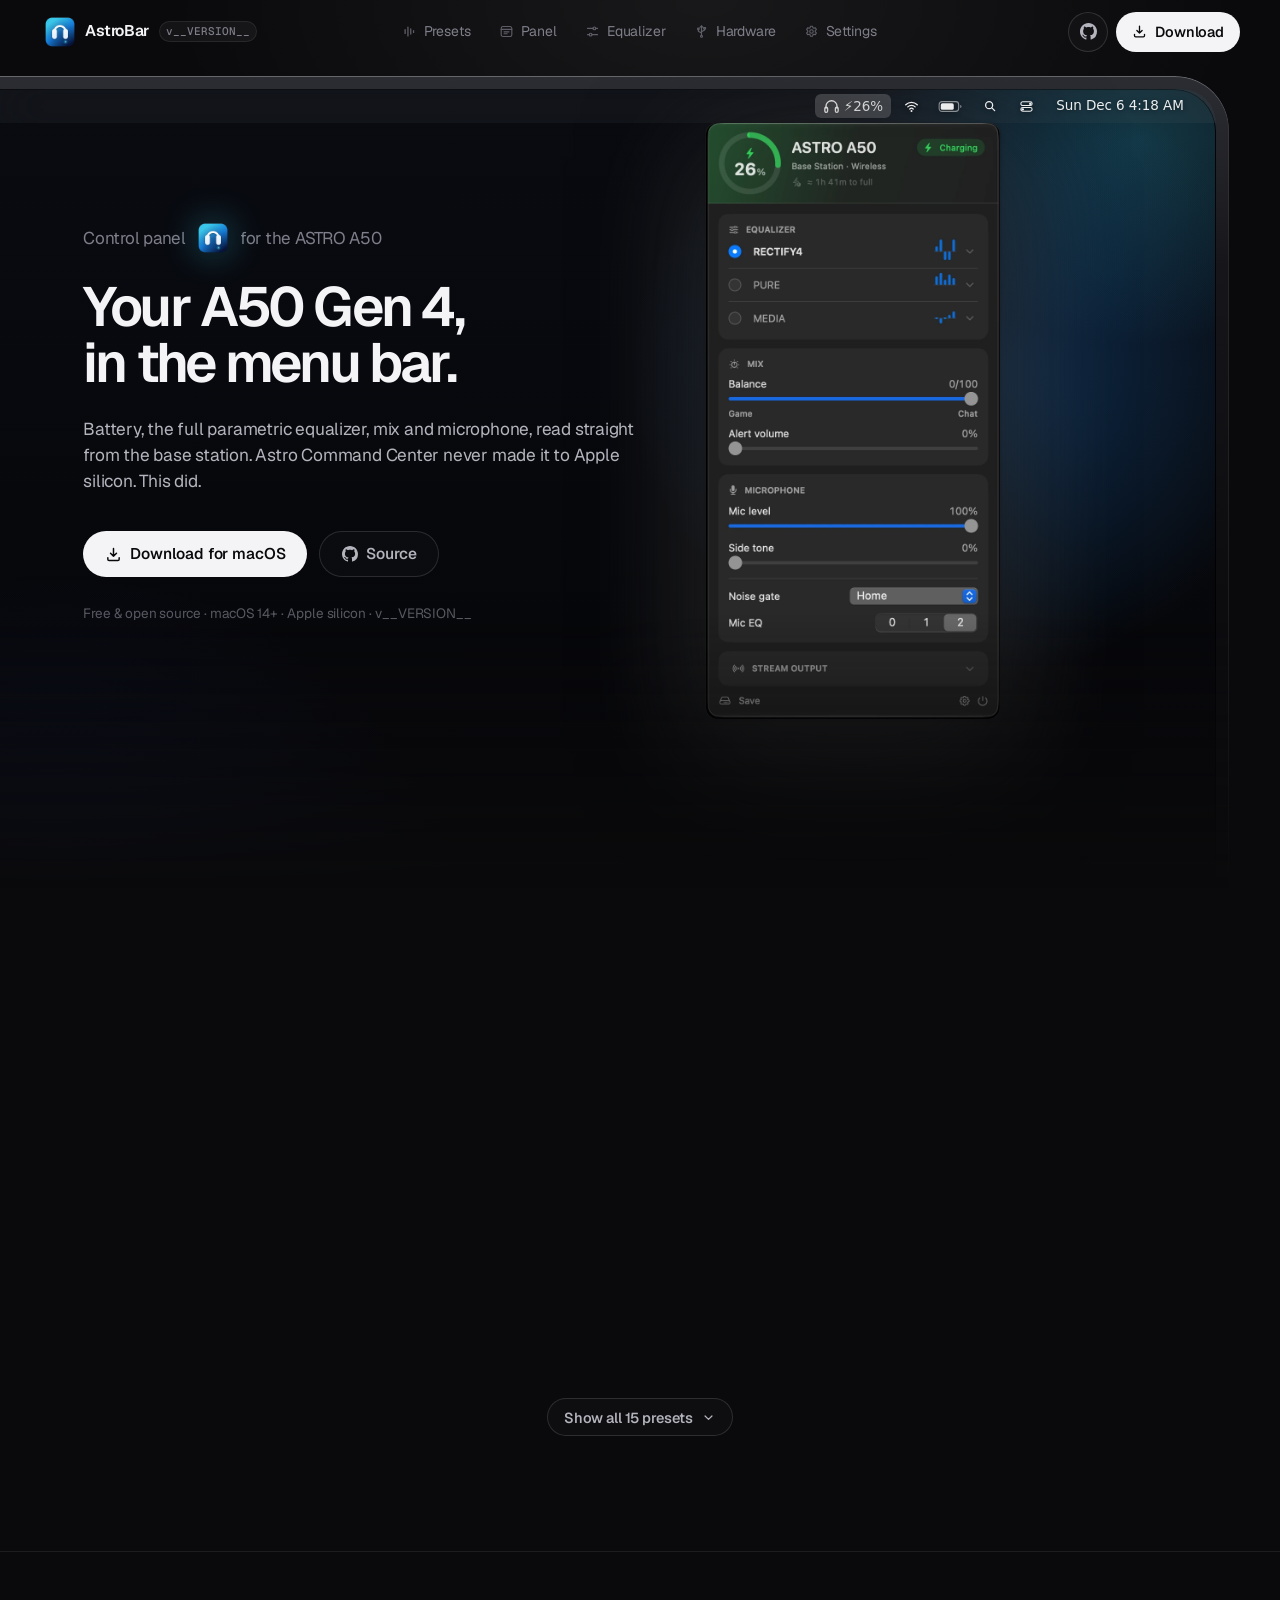
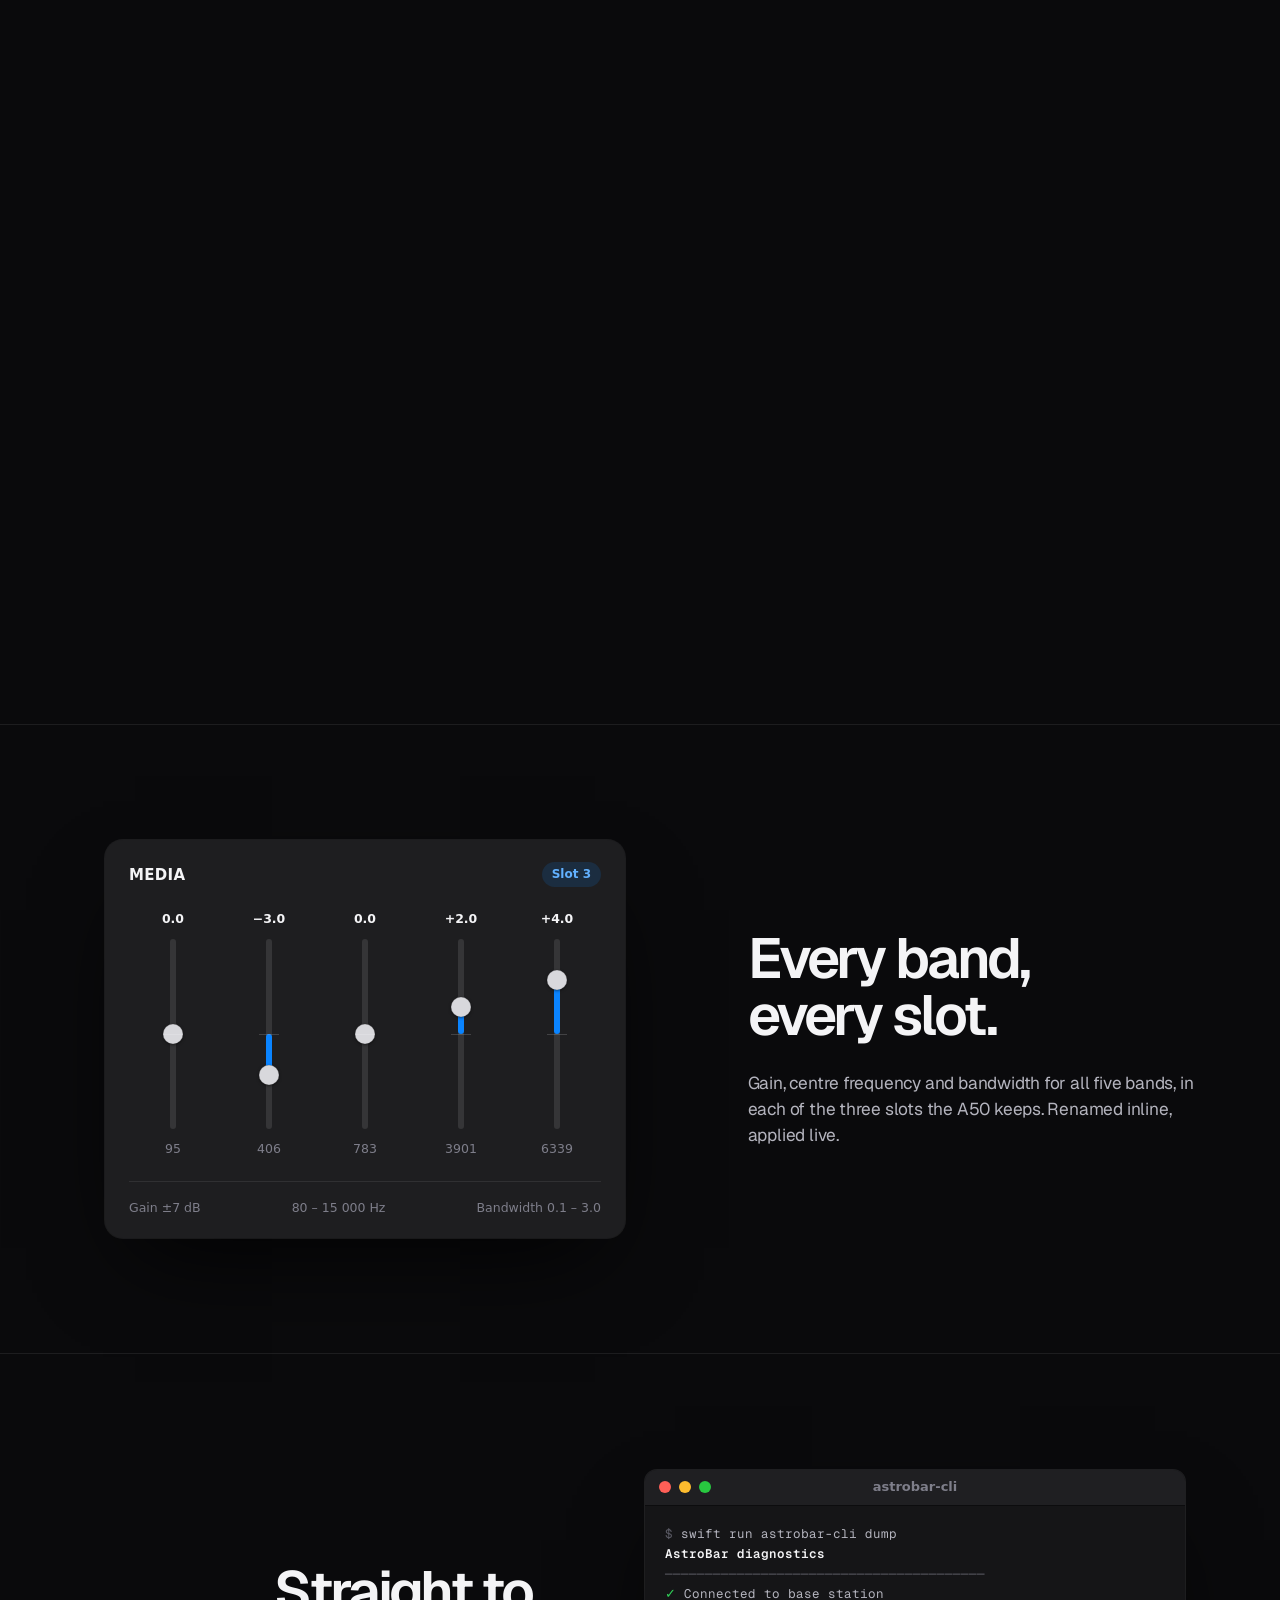
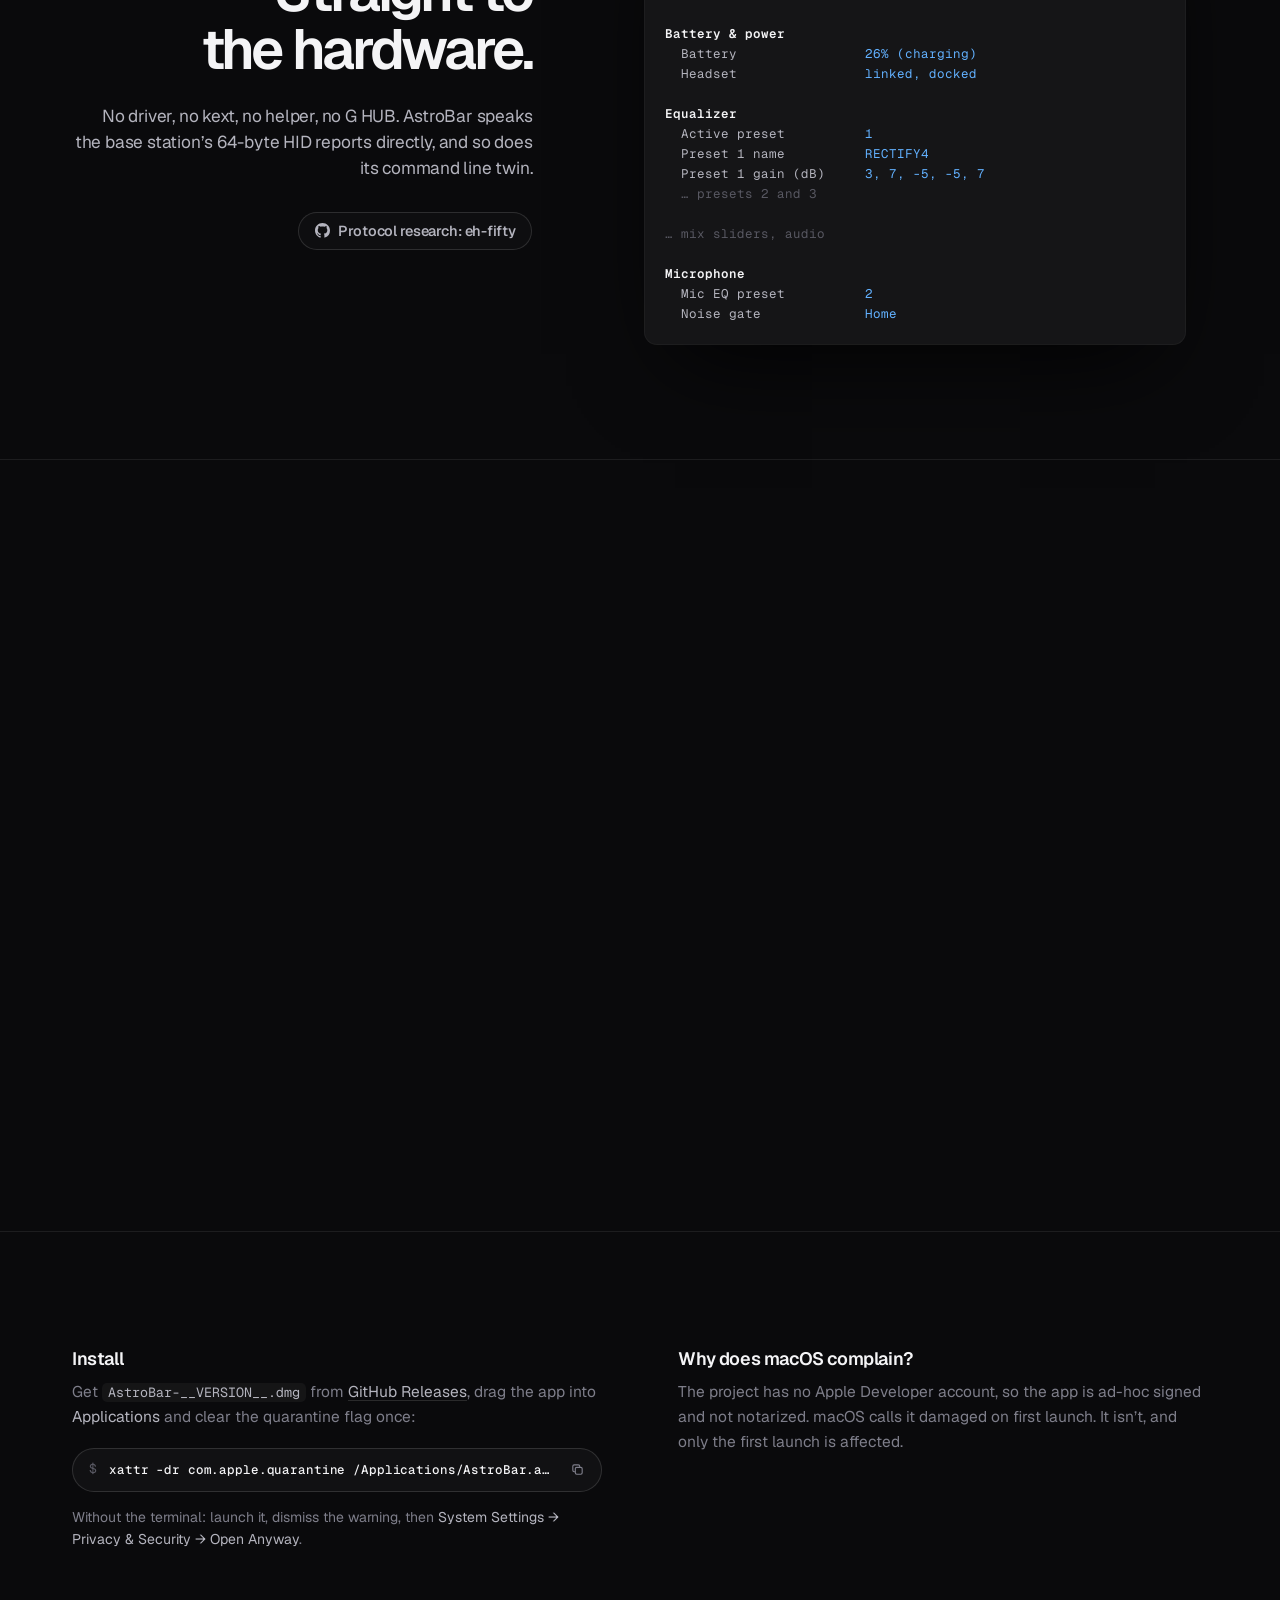
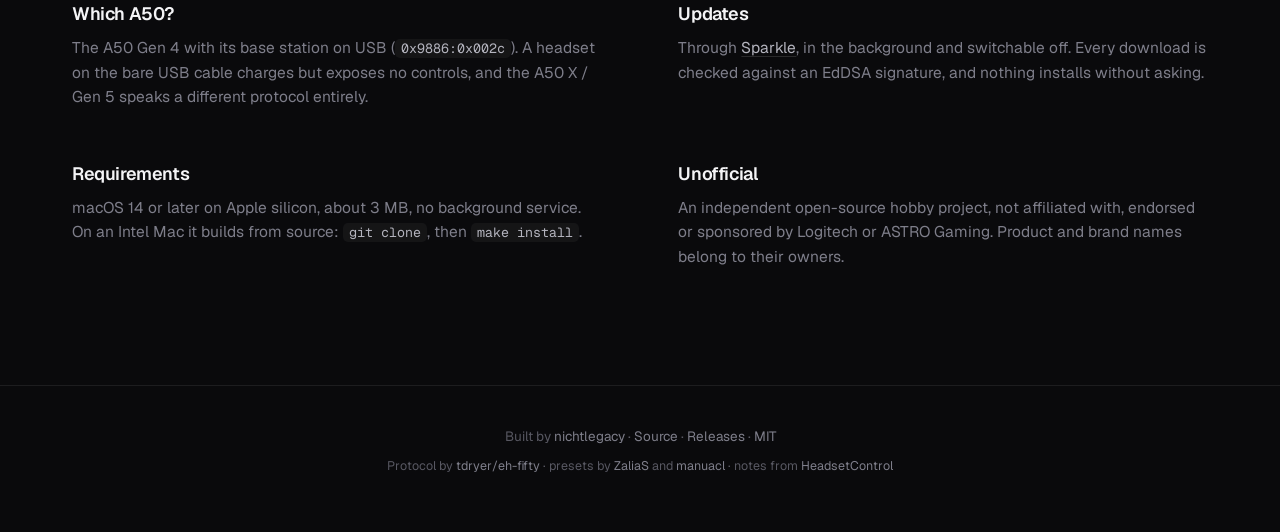
==== commit b0fd255a: "Add self-hosted Umami analytics to the landing page" ====
--- a/site/index.html
+++ b/site/index.html
@@ -40,6 +40,7 @@
 <link rel="preload" as="image" href="screenshots/panel.webp" type="image/webp" fetchpriority="high">
 <link rel="stylesheet" href="app.css">
 <script src="app.js" defer></script>
+<script defer src="https://insights.nichtlegacy.com/v.js" data-website-id="3a999818-6dab-48bc-bb0f-d610e4b6277c" data-domains="astrobar.nichtlegacy.com"></script>
 
 <script type="application/ld+json">
 {
@@ -233,10 +234,10 @@
     <a href="#settings"><svg width="15" height="15" aria-hidden="true"><use href="#i-gear"/></svg>Settings</a>
   </nav>
   <div class="top-actions">
-    <a class="icon-btn" href="https://github.com/nichtlegacy/AstroBar" rel="noopener" aria-label="Source code on GitHub">
+    <a class="icon-btn" href="https://github.com/nichtlegacy/AstroBar" rel="noopener" data-umami-event="github" aria-label="Source code on GitHub">
       <svg width="17" height="17" aria-hidden="true"><use href="#i-github"/></svg>
     </a>
-    <a class="pill solid" href="https://github.com/nichtlegacy/AstroBar/releases/latest" rel="noopener">
+    <a class="pill solid" href="https://github.com/nichtlegacy/AstroBar/releases/latest" rel="noopener" data-umami-event="download">
       <svg width="15" height="15" aria-hidden="true"><use href="#i-download"/></svg>
       Download
     </a>
@@ -280,11 +281,11 @@
       <h1>Your A50 Gen&nbsp;4,<br>in the menu bar.</h1>
       <p class="lede">Battery, the full parametric equalizer, mix and microphone, read straight from the base station. Astro Command Center never made it to Apple silicon. This did.</p>
       <div class="actions">
-        <a class="pill solid lg" href="https://github.com/nichtlegacy/AstroBar/releases/latest" rel="noopener">
+        <a class="pill solid lg" href="https://github.com/nichtlegacy/AstroBar/releases/latest" rel="noopener" data-umami-event="download">
           <svg width="17" height="17" aria-hidden="true"><use href="#i-download"/></svg>
           Download for macOS
         </a>
-        <a class="pill ghost lg" href="https://github.com/nichtlegacy/AstroBar" rel="noopener">
+        <a class="pill ghost lg" href="https://github.com/nichtlegacy/AstroBar" rel="noopener" data-umami-event="github">
           <svg width="16" height="16" aria-hidden="true"><use href="#i-github"/></svg>
           Source
         </a>
@@ -497,7 +498,7 @@
       <div class="more-grid">
         <article class="reveal" id="install">
           <h3>Install</h3>
-          <p>Get <code>AstroBar-__VERSION__.dmg</code> from <a href="https://github.com/nichtlegacy/AstroBar/releases/latest" rel="noopener">GitHub Releases</a>, drag the app into <em>Applications</em> and clear the quarantine flag once:</p>
+          <p>Get <code>AstroBar-__VERSION__.dmg</code> from <a href="https://github.com/nichtlegacy/AstroBar/releases/latest" rel="noopener" data-umami-event="download">GitHub Releases</a>, drag the app into <em>Applications</em> and clear the quarantine flag once:</p>
           <button class="cmd" type="button" data-copy="xattr -dr com.apple.quarantine /Applications/AstroBar.app" aria-label="Copy command">
             <span class="cmd-prompt" aria-hidden="true">$</span>
             <code>xattr -dr com.apple.quarantine /Applications/AstroBar.app</code>
@@ -534,8 +535,8 @@
 <footer class="foot">
   <p>
     Built by <a href="https://github.com/nichtlegacy" rel="noopener">nichtlegacy</a> ·
-    <a href="https://github.com/nichtlegacy/AstroBar" rel="noopener">Source</a> ·
-    <a href="https://github.com/nichtlegacy/AstroBar/releases" rel="noopener">Releases</a> ·
+    <a href="https://github.com/nichtlegacy/AstroBar" rel="noopener" data-umami-event="github">Source</a> ·
+    <a href="https://github.com/nichtlegacy/AstroBar/releases" rel="noopener" data-umami-event="download">Releases</a> ·
     <a href="https://github.com/nichtlegacy/AstroBar/blob/main/LICENSE" rel="noopener">MIT</a>
   </p>
   <p class="credits">
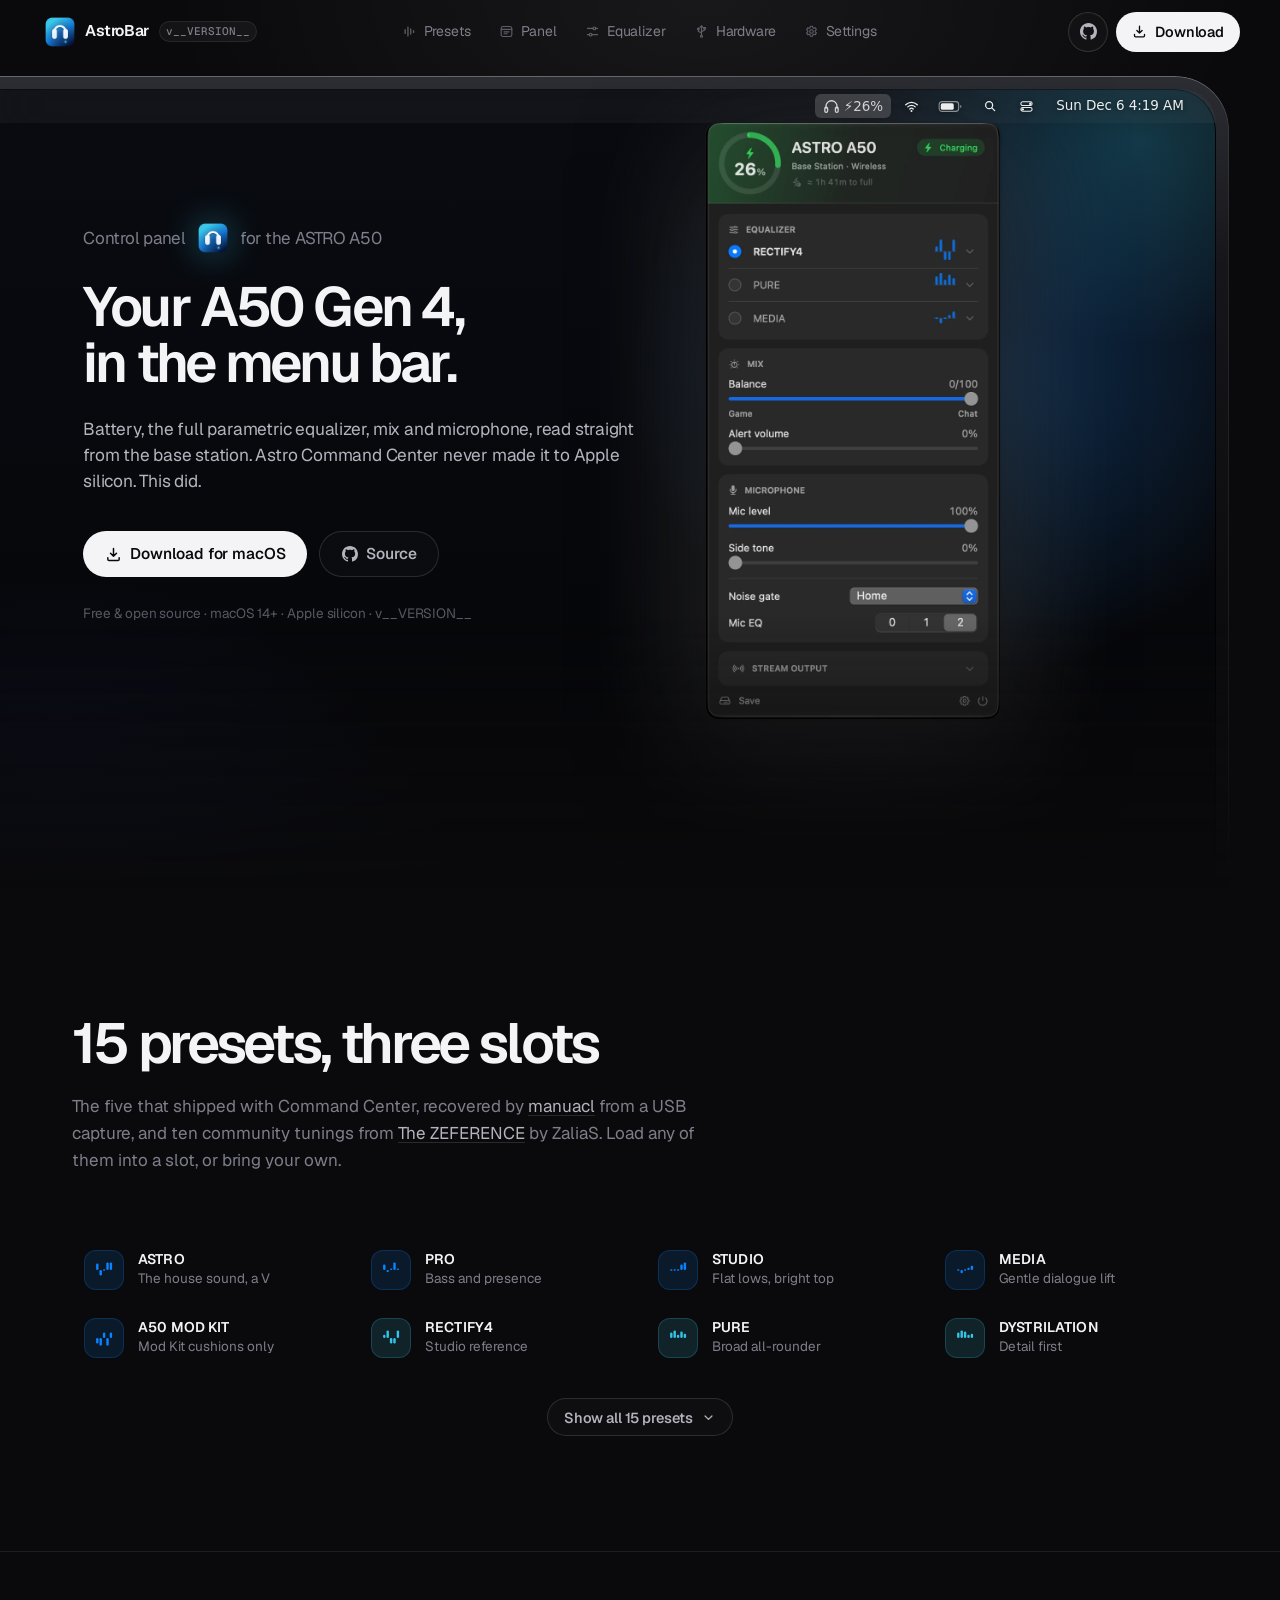
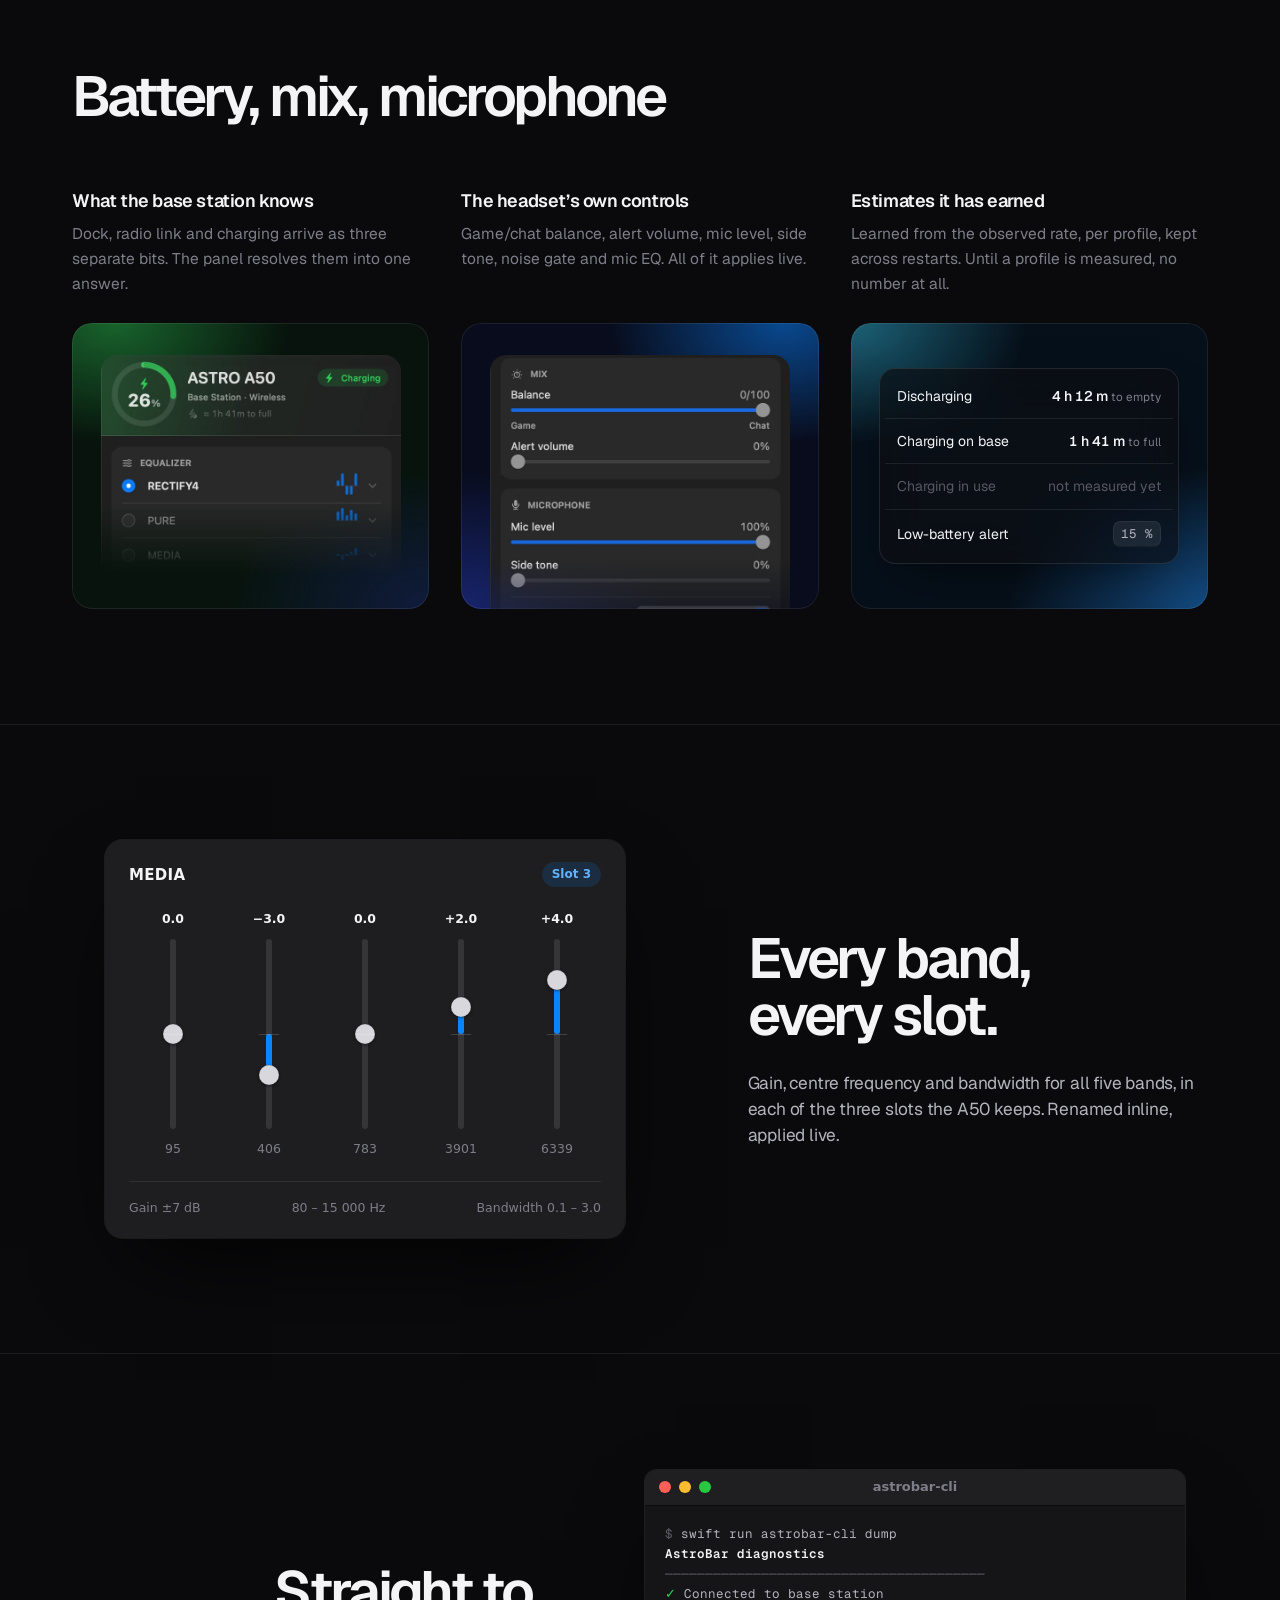
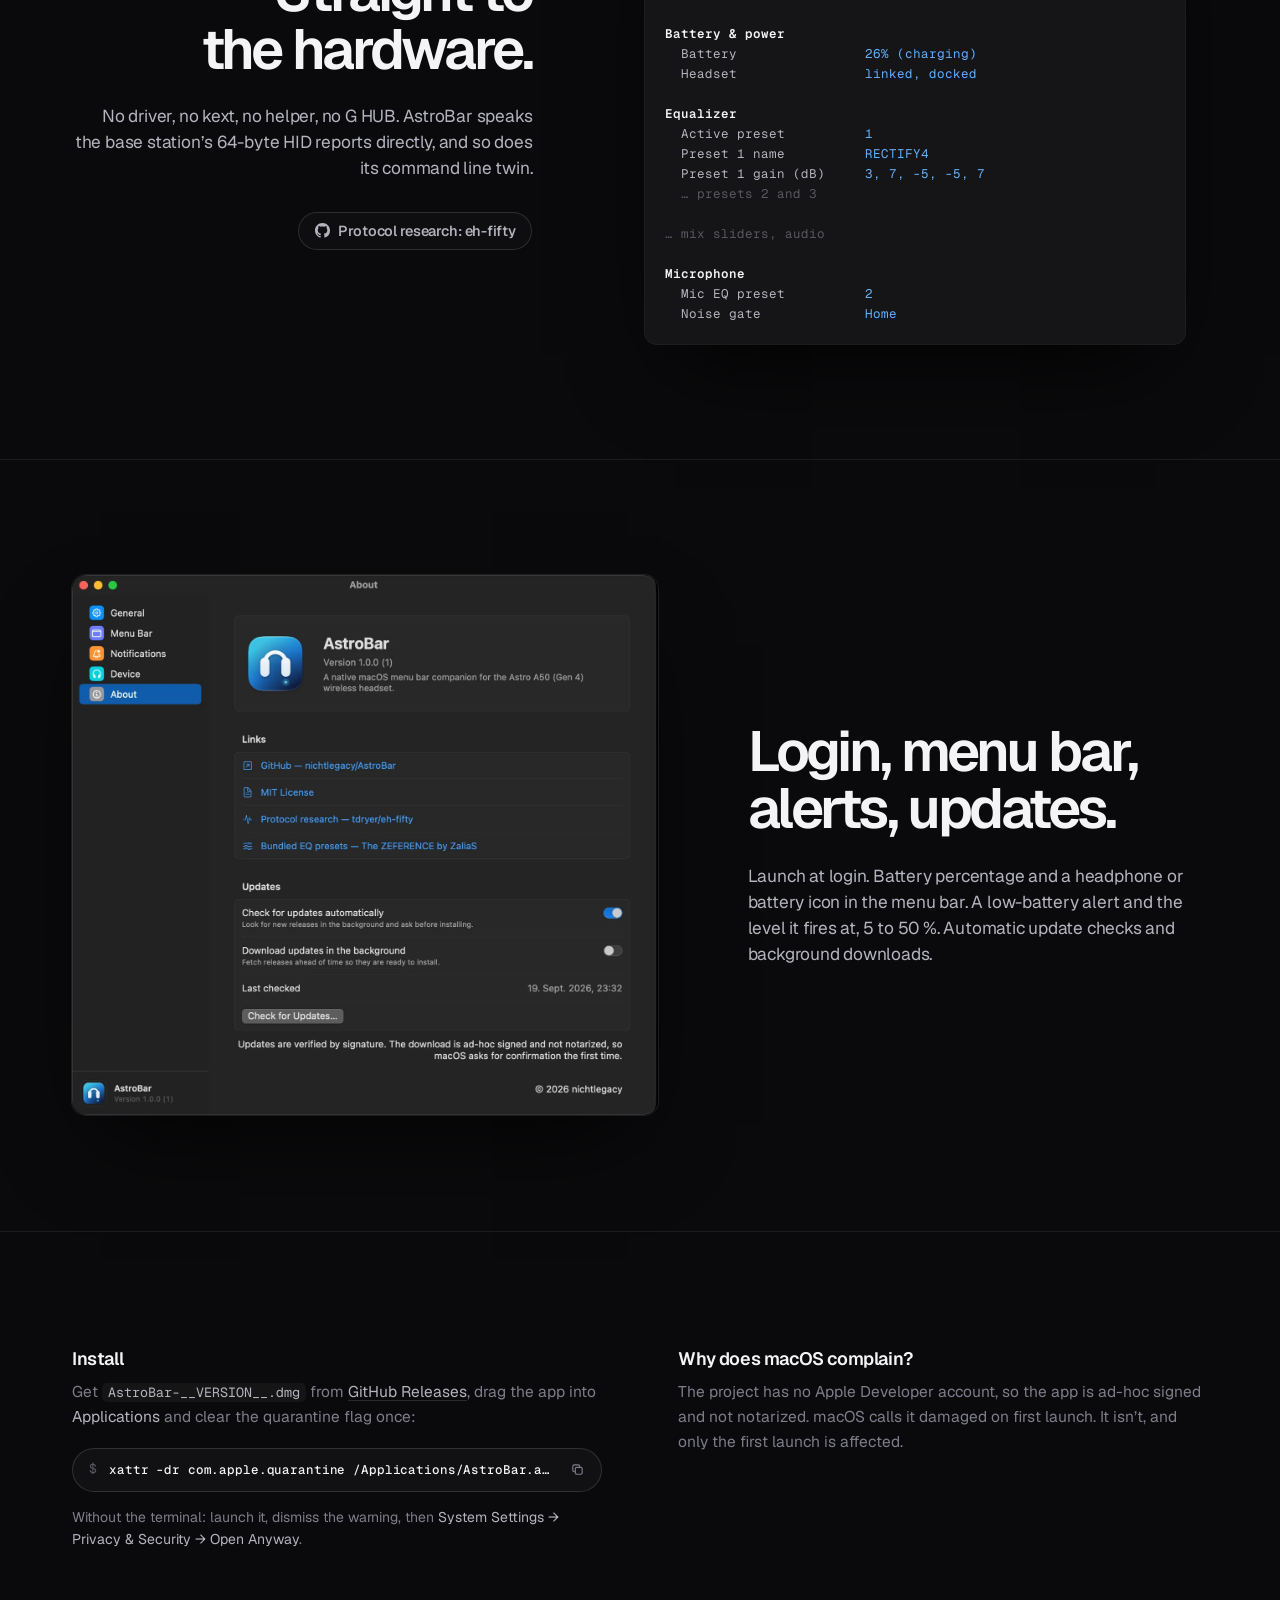
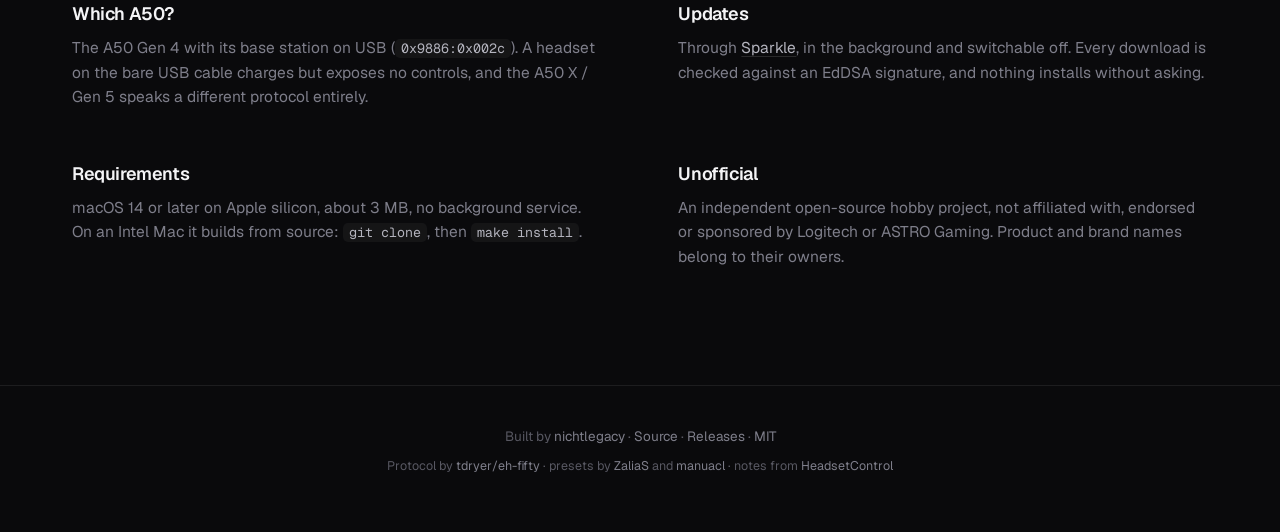
==== commit 3e5ca644: "Remove Umami analytics from the landing page Visitor analytics would require a public privacy notice" ====
--- a/site/index.html
+++ b/site/index.html
@@ -40,7 +40,6 @@
 <link rel="preload" as="image" href="screenshots/panel.webp" type="image/webp" fetchpriority="high">
 <link rel="stylesheet" href="app.css">
 <script src="app.js" defer></script>
-<script defer src="https://insights.nichtlegacy.com/v.js" data-website-id="3a999818-6dab-48bc-bb0f-d610e4b6277c" data-domains="astrobar.nichtlegacy.com"></script>
 
 <script type="application/ld+json">
 {
@@ -234,10 +233,10 @@
     <a href="#settings"><svg width="15" height="15" aria-hidden="true"><use href="#i-gear"/></svg>Settings</a>
   </nav>
   <div class="top-actions">
-    <a class="icon-btn" href="https://github.com/nichtlegacy/AstroBar" rel="noopener" data-umami-event="github" aria-label="Source code on GitHub">
+    <a class="icon-btn" href="https://github.com/nichtlegacy/AstroBar" rel="noopener" aria-label="Source code on GitHub">
       <svg width="17" height="17" aria-hidden="true"><use href="#i-github"/></svg>
     </a>
-    <a class="pill solid" href="https://github.com/nichtlegacy/AstroBar/releases/latest" rel="noopener" data-umami-event="download">
+    <a class="pill solid" href="https://github.com/nichtlegacy/AstroBar/releases/latest" rel="noopener">
       <svg width="15" height="15" aria-hidden="true"><use href="#i-download"/></svg>
       Download
     </a>
@@ -281,11 +280,11 @@
       <h1>Your A50 Gen&nbsp;4,<br>in the menu bar.</h1>
       <p class="lede">Battery, the full parametric equalizer, mix and microphone, read straight from the base station. Astro Command Center never made it to Apple silicon. This did.</p>
       <div class="actions">
-        <a class="pill solid lg" href="https://github.com/nichtlegacy/AstroBar/releases/latest" rel="noopener" data-umami-event="download">
+        <a class="pill solid lg" href="https://github.com/nichtlegacy/AstroBar/releases/latest" rel="noopener">
           <svg width="17" height="17" aria-hidden="true"><use href="#i-download"/></svg>
           Download for macOS
         </a>
-        <a class="pill ghost lg" href="https://github.com/nichtlegacy/AstroBar" rel="noopener" data-umami-event="github">
+        <a class="pill ghost lg" href="https://github.com/nichtlegacy/AstroBar" rel="noopener">
           <svg width="16" height="16" aria-hidden="true"><use href="#i-github"/></svg>
           Source
         </a>
@@ -498,7 +497,7 @@
       <div class="more-grid">
         <article class="reveal" id="install">
           <h3>Install</h3>
-          <p>Get <code>AstroBar-__VERSION__.dmg</code> from <a href="https://github.com/nichtlegacy/AstroBar/releases/latest" rel="noopener" data-umami-event="download">GitHub Releases</a>, drag the app into <em>Applications</em> and clear the quarantine flag once:</p>
+          <p>Get <code>AstroBar-__VERSION__.dmg</code> from <a href="https://github.com/nichtlegacy/AstroBar/releases/latest" rel="noopener">GitHub Releases</a>, drag the app into <em>Applications</em> and clear the quarantine flag once:</p>
           <button class="cmd" type="button" data-copy="xattr -dr com.apple.quarantine /Applications/AstroBar.app" aria-label="Copy command">
             <span class="cmd-prompt" aria-hidden="true">$</span>
             <code>xattr -dr com.apple.quarantine /Applications/AstroBar.app</code>
@@ -535,8 +534,8 @@
 <footer class="foot">
   <p>
     Built by <a href="https://github.com/nichtlegacy" rel="noopener">nichtlegacy</a> ·
-    <a href="https://github.com/nichtlegacy/AstroBar" rel="noopener" data-umami-event="github">Source</a> ·
-    <a href="https://github.com/nichtlegacy/AstroBar/releases" rel="noopener" data-umami-event="download">Releases</a> ·
+    <a href="https://github.com/nichtlegacy/AstroBar" rel="noopener">Source</a> ·
+    <a href="https://github.com/nichtlegacy/AstroBar/releases" rel="noopener">Releases</a> ·
     <a href="https://github.com/nichtlegacy/AstroBar/blob/main/LICENSE" rel="noopener">MIT</a>
   </p>
   <p class="credits">
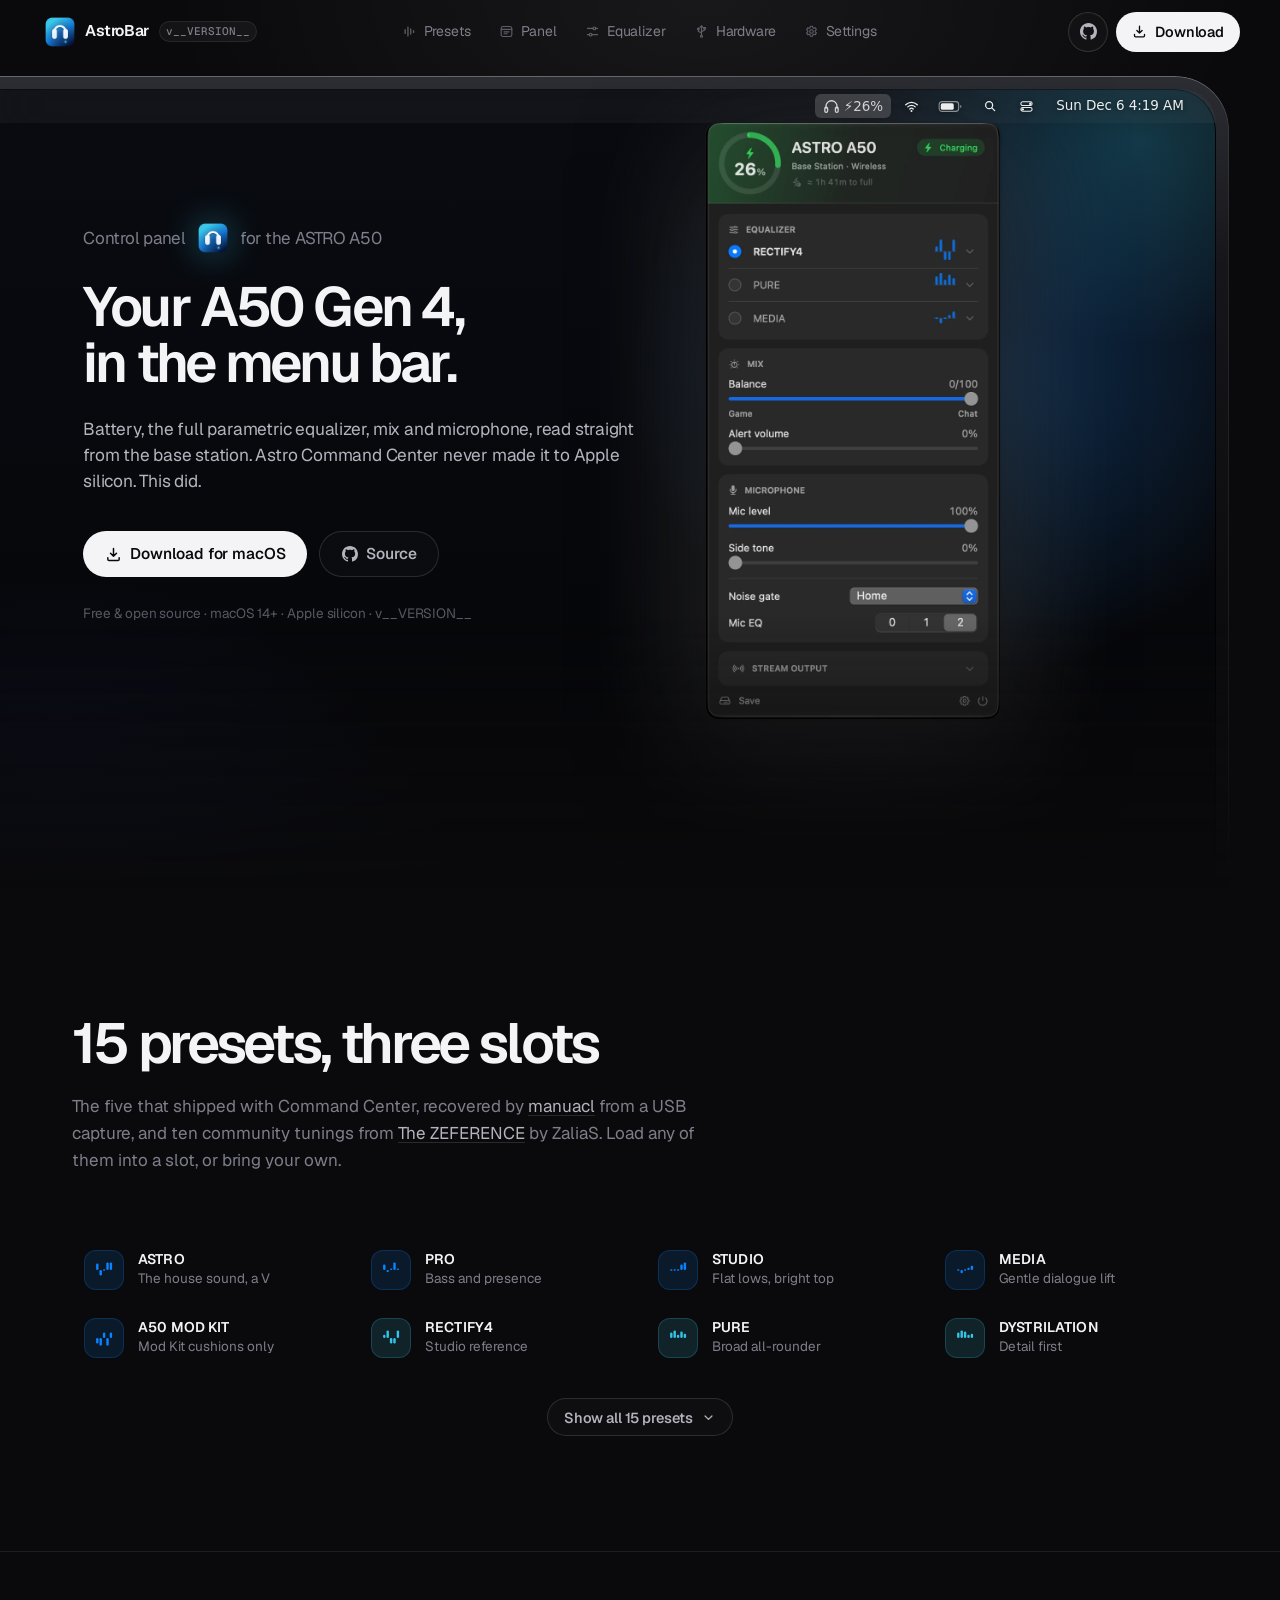
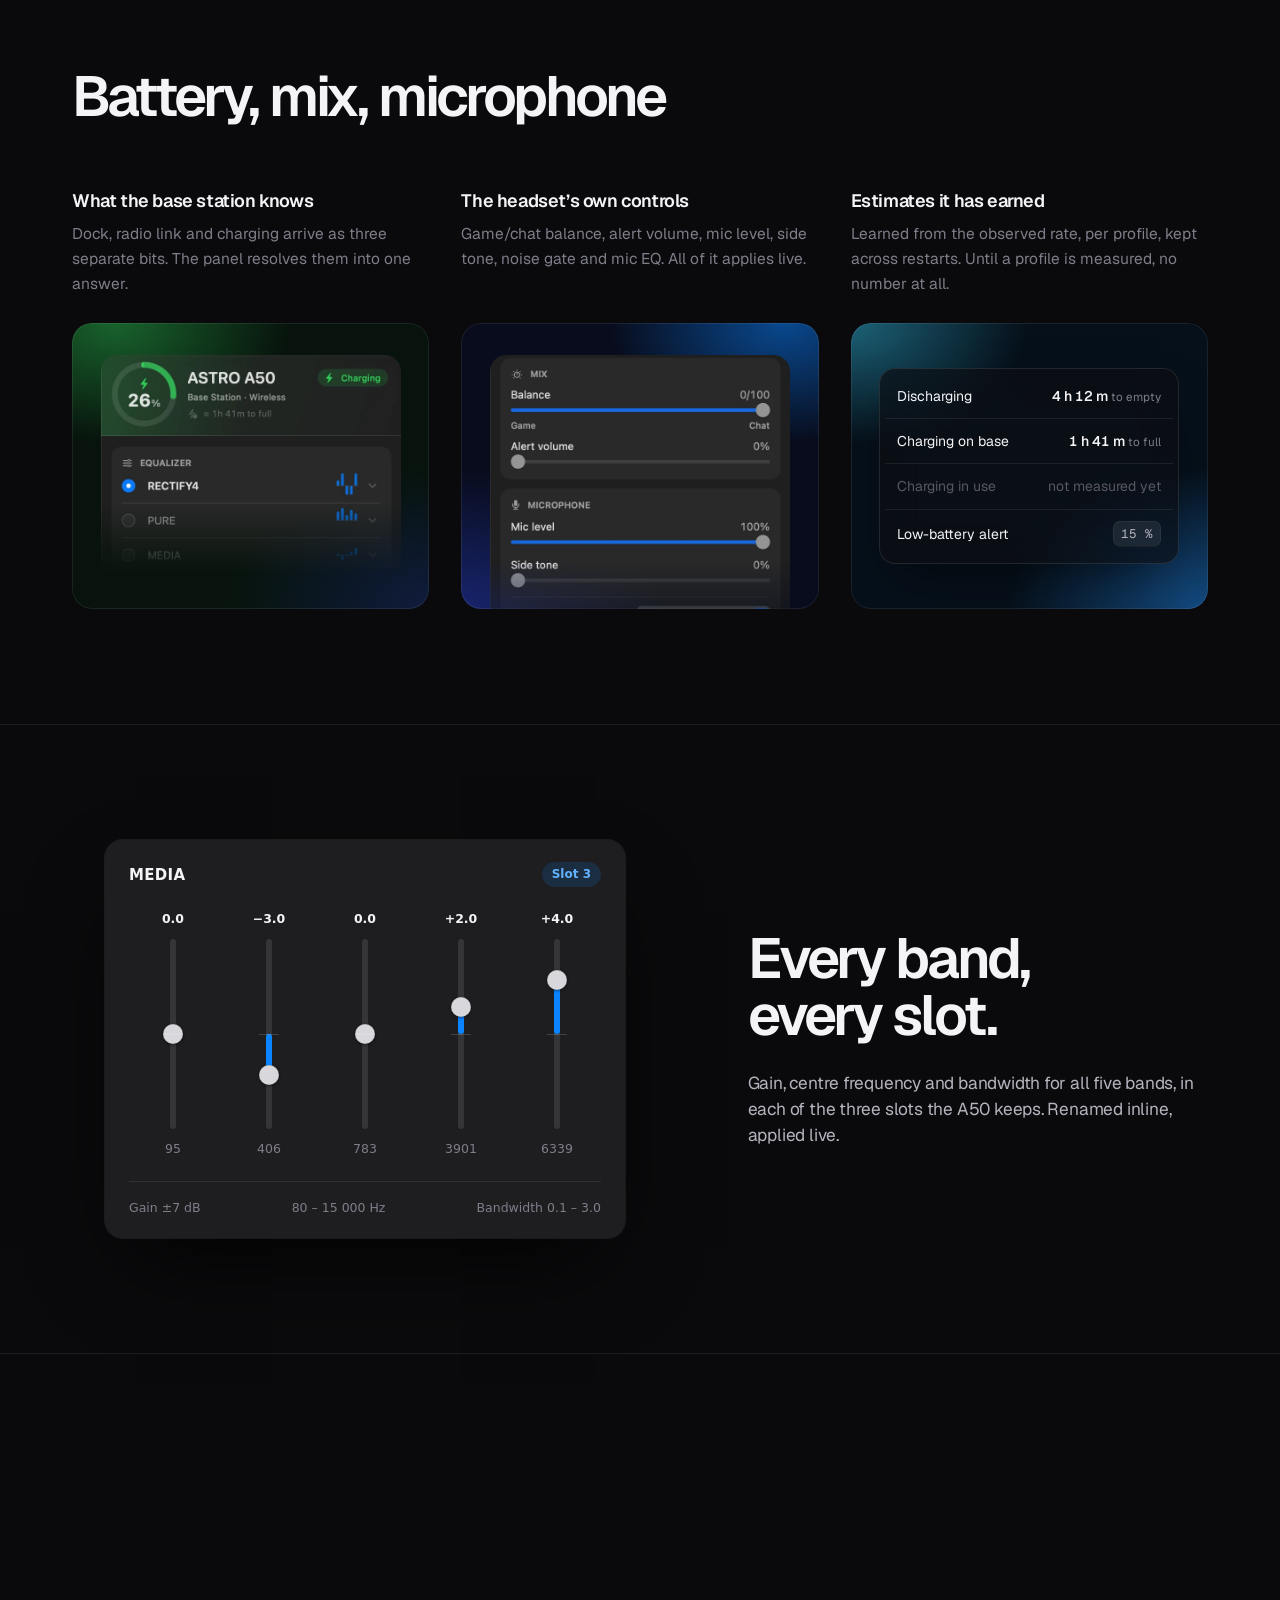
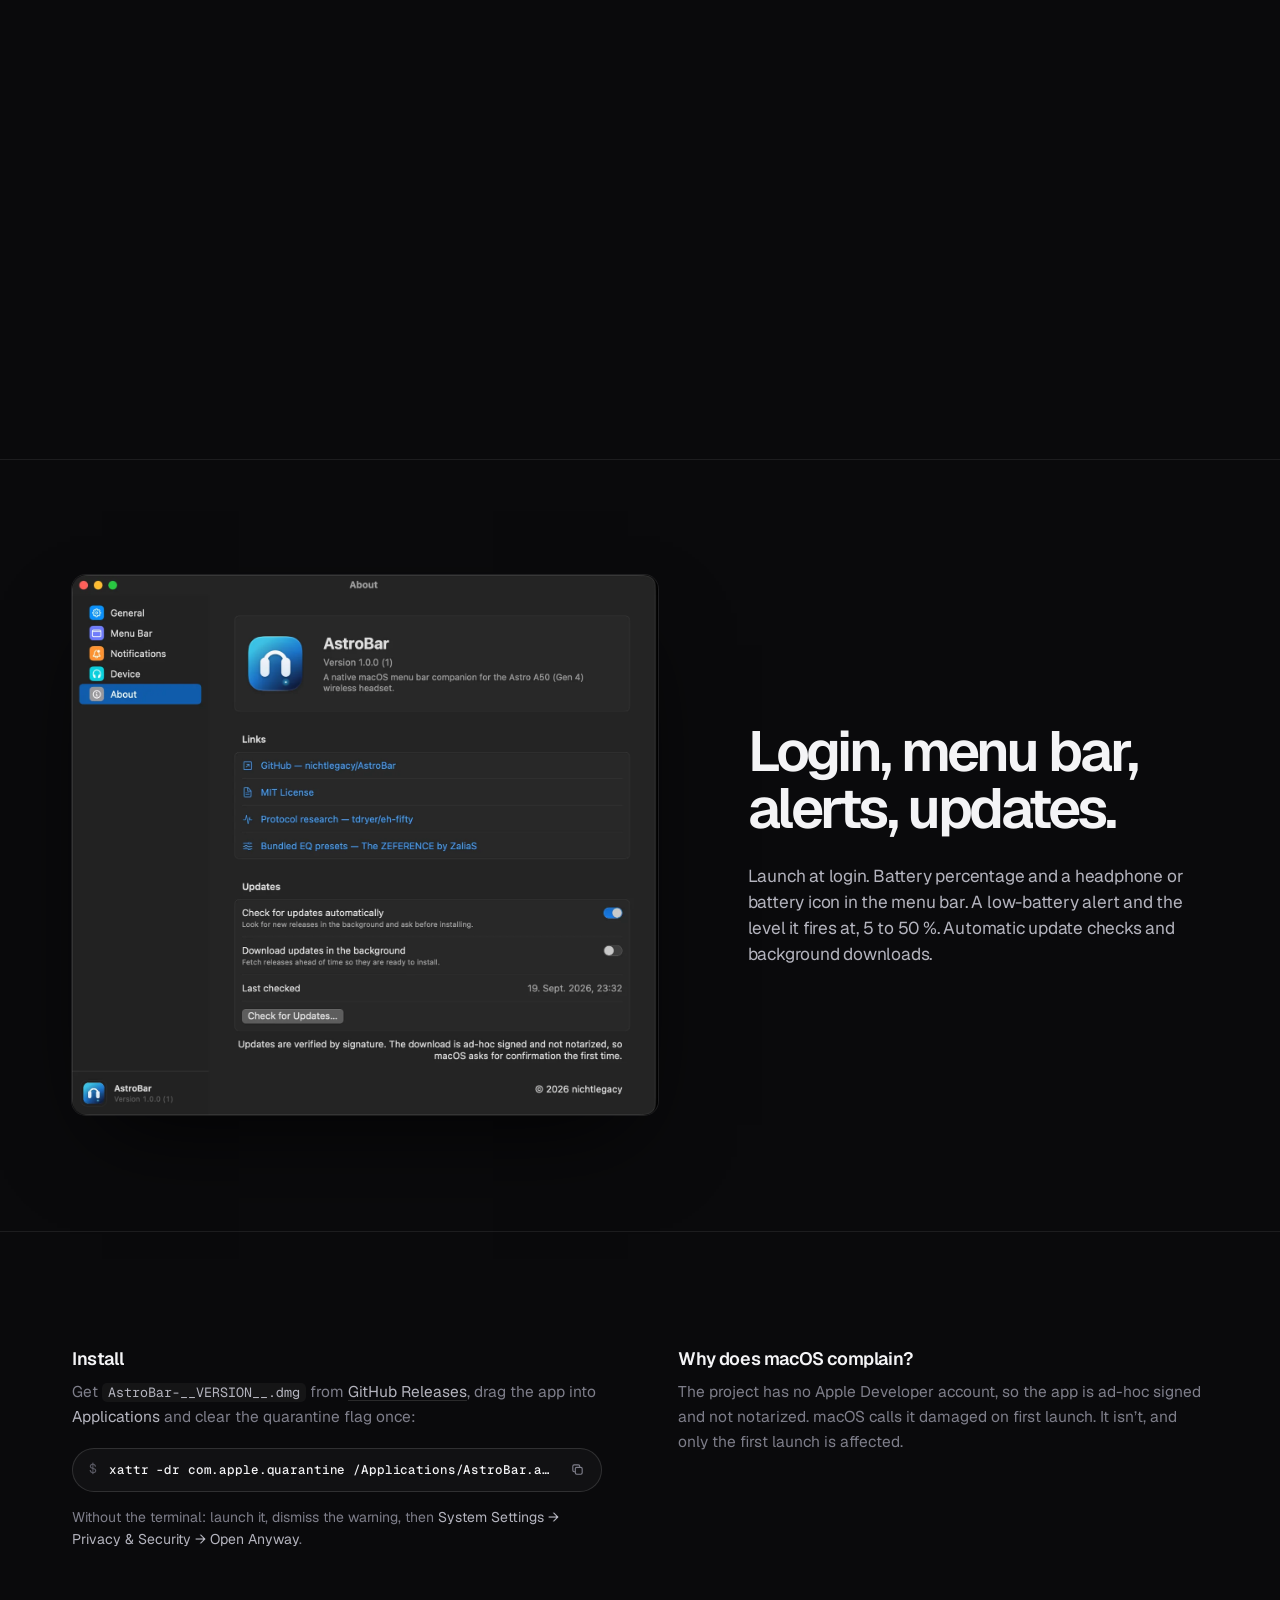
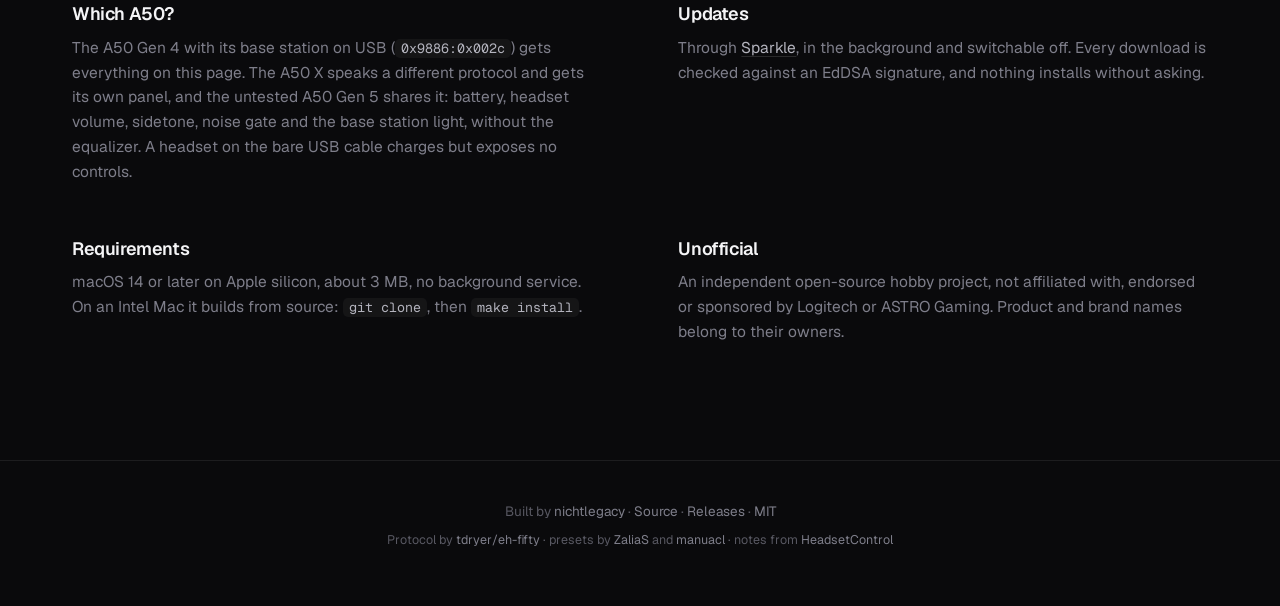
==== commit d940a629: "Merge pull request #3 from erik-sutton95/a50x-support Add ASTRO A50 X support" ====
--- a/site/index.html
+++ b/site/index.html
@@ -511,7 +511,7 @@
         </article>
         <article class="reveal">
           <h3>Which A50?</h3>
-          <p>The A50 Gen&nbsp;4 with its base station on USB (<code>0x9886:0x002c</code>). A headset on the bare USB cable charges but exposes no controls, and the A50&nbsp;X / Gen&nbsp;5 speaks a different protocol entirely.</p>
+          <p>The A50 Gen&nbsp;4 with its base station on USB (<code>0x9886:0x002c</code>) gets everything on this page. The A50&nbsp;X speaks a different protocol and gets its own panel, and the untested A50 Gen&nbsp;5 shares it: battery, headset volume, sidetone, noise gate and the base station light, without the equalizer. A headset on the bare USB cable charges but exposes no controls.</p>
         </article>
         <article class="reveal">
           <h3>Updates</h3>
